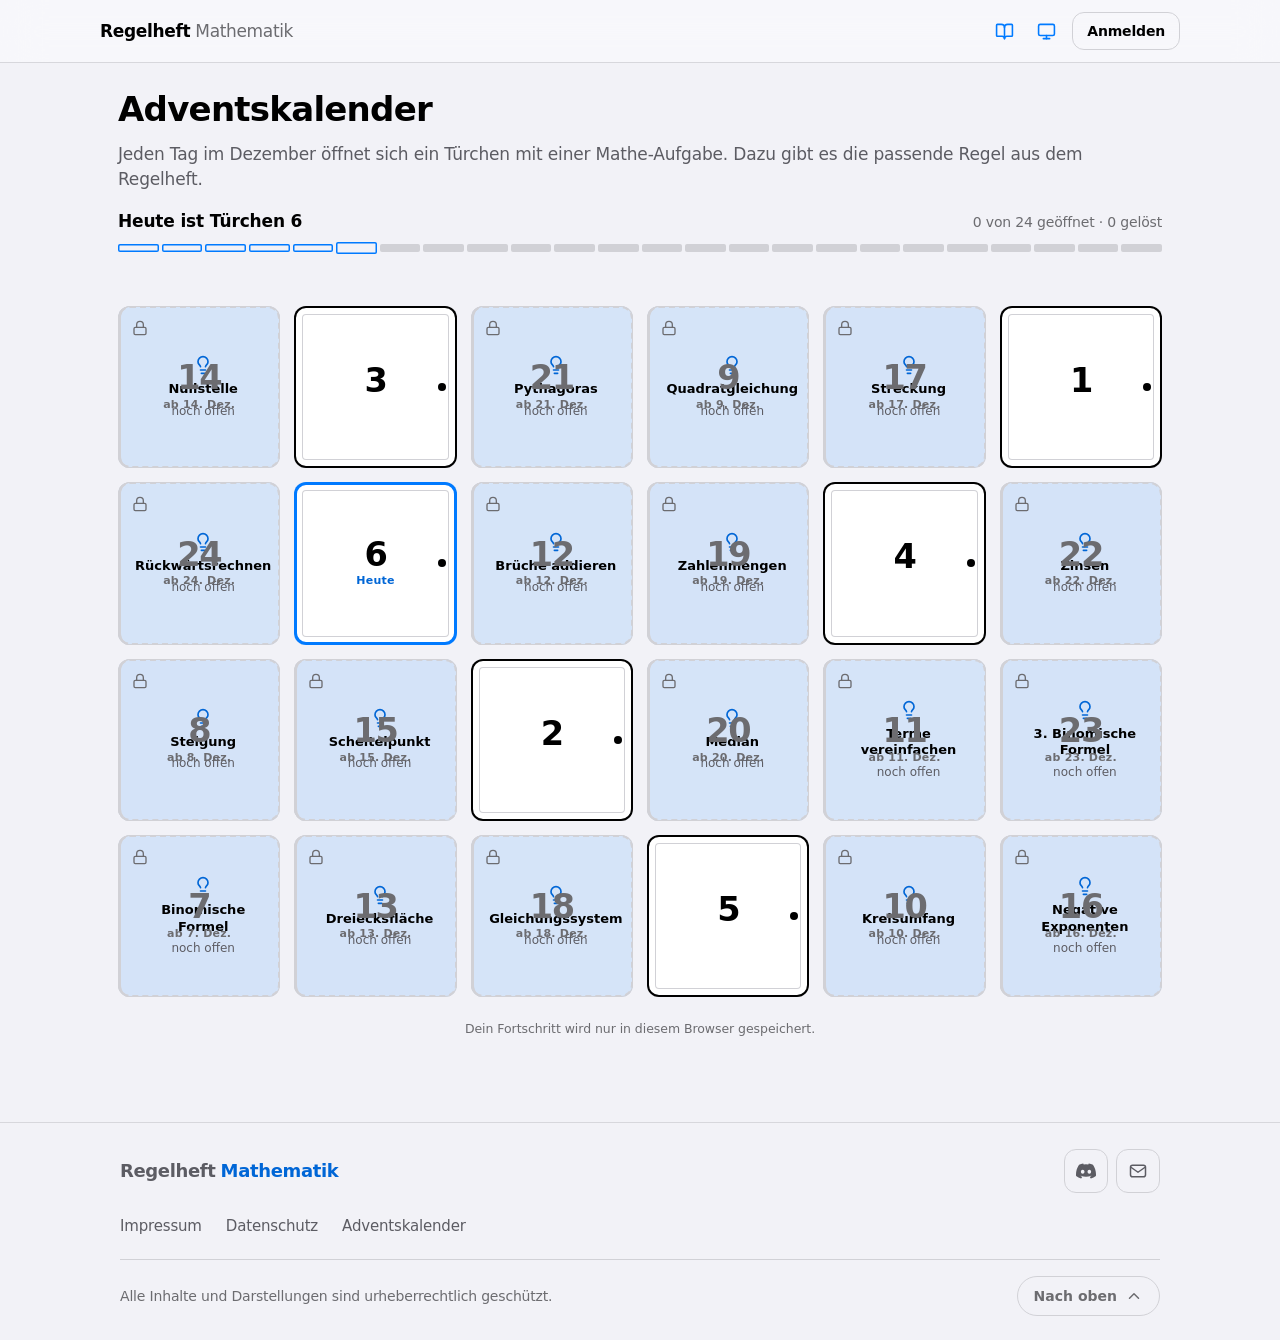
==== advent.html @ 1d53025e "Add files via upload" ====
<!DOCTYPE html>
<html lang="de">
<head>
<meta charset="UTF-8">
<meta name="viewport" content="width=device-width, initial-scale=1">
<title>Adventskalender – Regelheft Mathematik</title>
<link rel="icon" type="image/png" href="favicon.png?v=2">
<link rel="apple-touch-icon" href="apple-touch-icon.png?v=2">
<meta name="apple-mobile-web-app-title" content="Regelheft">
<meta name="description" content="Der Regelheft-Adventskalender: Jeden Tag im Dezember ein Türchen mit einer Mathe-Aufgabe und der passenden Regel.">
<meta name="author" content="Gölitzer Development">
<meta name="copyright" content="Alle Inhalte und Darstellungen sind urheberrechtlich geschützt.">
<meta name="theme-color" content="#ffffff">
<meta name="color-scheme" content="light dark">
<script src="assets/js/theme-init.js?v=20261115a"></script>
<link rel="stylesheet" href="assets/css/fonts.css?v=20261109a">
<link rel="stylesheet" href="assets/css/style.css?v=20261124a">
<link rel="stylesheet" href="assets/css/footer.css?v=20261109a">
<link rel="stylesheet" href="assets/css/seiten.css?v=20261109a">
<link rel="stylesheet" href="assets/css/theme.css?v=20261109a">
<link rel="stylesheet" href="assets/css/header.css?v=20261124a">
<link rel="stylesheet" href="assets/css/heft-font.css?v=20261109a">
<link rel="stylesheet" href="assets/css/heft.css?v=20261124a">
<link rel="stylesheet" href="assets/css/konto.css?v=20261109a">
<link rel="stylesheet" href="assets/css/ui.css?v=20261119a">
<link rel="stylesheet" href="assets/css/apple.css?v=20261116a">
<link rel="stylesheet" href="assets/css/swiftui.css?v=20261116a">
<link rel="stylesheet" href="assets/css/advent.css?v=20261124a">
</head>
<body>
<a class="skip-link" href="#main">Zum Inhalt springen</a>

<noscript><p class="noscript">Der Adventskalender braucht JavaScript. Bitte schalte es in deinem Browser ein.</p></noscript>
<header class="top">
  <div class="toprow"><a class="brand" href="index.html"><h1>Regelheft<span> Mathematik</span></h1></a><div data-account></div></div>
</header>

<main id="main" tabindex="-1">
<div class="page page--wide advent">
  <div class="ad-head">
    <h2 class="page-title">Adventskalender</h2>
    <p class="page-lead">Jeden Tag im Dezember öffnet sich ein Türchen mit einer Mathe-Aufgabe. Dazu gibt es die passende Regel aus dem Regelheft.</p>
  </div>

  <div class="ad-status" role="status" aria-live="polite">
    <div class="ad-status-main" id="adStatus"></div>
    <div class="ad-count" id="adCount"></div>
  </div>
  <ol class="ad-chain" id="adChain" aria-hidden="true"></ol>

  <p class="ad-msg" id="adMsg" role="status" aria-live="polite"></p>
  <ol class="ad-grid" id="adGrid"></ol>
  <p class="fine ad-fine">Dein Fortschritt wird nur in diesem Browser gespeichert.</p>
</div>
</main>

<dialog class="ad-dlg" id="adDlg" aria-labelledby="adTitle">
  <div class="ad-dlg-head">
    <span class="ad-dlg-day" id="adDay"></span>
    <button class="icon-btn" id="adClose" type="button" aria-label="Schließen" data-icon="x" data-size="20"></button>
  </div>
  <h2 id="adTitle"></h2>
  <p class="ad-q" id="adQ"></p>
  <form class="ad-form" id="adForm" autocomplete="off" novalidate>
    <label class="sr-only" for="adIn">Deine Antwort</label>
    <input id="adIn" type="text" inputmode="text" enterkeyhint="done" autocapitalize="off" autocorrect="off" spellcheck="false" placeholder="Deine Antwort">
    <button class="ai-btn" type="submit">Prüfen</button>
  </form>
  <p class="ad-fb" id="adFb" role="status" aria-live="polite"></p>
  <div class="ad-hint is-hidden" id="adHint"></div>
  <div class="ad-sol is-hidden" id="adSol"></div>
  <div class="ad-actions">
    <button class="ai-btn ghost" id="adHintBtn" type="button">Tipp anzeigen</button>
    <button class="ai-btn ghost" id="adSolBtn" type="button">Lösung zeigen</button>
  </div>
  <a class="ad-rule is-hidden" id="adRule" href="index.html"><span data-icon="book" data-size="18" aria-hidden="true"></span><span id="adRuleTx"></span></a>
</dialog>


<footer id="siteFooter"></footer>

<script src="assets/js/config.js?v=20261109a"></script>
<script src="assets/js/footer.js?v=20261124a"></script>
<script src="assets/js/core.js?v=20261124a"></script>
<script src="assets/js/icons.js?v=20261116b"></script>
<script src="assets/js/layout.js?v=20261116a"></script>
<script src="assets/js/advent-data.js?v=20261124a"></script>
<script src="assets/js/advent.js?v=20261124a"></script>
</body>
</html>
---- assets/css/fonts.css ----
/* Poppins (SIL Open Font License), lokal eingebunden – keine Verbindung zu Google */
@font-face{font-family:'Poppins';font-style:normal;font-weight:400;font-display:swap;src:url([data-uri]) format('woff');}
@font-face{font-family:'Poppins';font-style:normal;font-weight:500;font-display:swap;src:url([data-uri]) format('woff');}
@font-face{font-family:'Poppins';font-style:normal;font-weight:700;font-display:swap;src:url([data-uri]) format('woff');}
---- assets/css/style.css ----
/* ============================================================
   Regelheft Mathematik – Haupt-Stylesheet (alle Seiten)
   Schriften: fonts.css · Footer: footer.css · Seitenlayouts: seiten.css
   ============================================================ */
  :root{
    --bg: #ffffff;
    --bg-soft: #f6f7f9;
    --ink: #14181f;
    --ink-soft: #4B5565;
    --border: #e6e8ec;
    --accent: #2F5BFF;
    --accent-soft: #EEF3FF;
    --accent-hover: #1E45E0;
    --teal: #0d9488;
    --teal-soft: #e6f6f4;
    --surface: #ffffff;
    --glass: rgba(255,255,255,.92);
    --muted: #6B7280;
    --formula: #1d1b4f;
    --accent-fg: #2F5BFF;
    --danger: #b91c1c; --danger-bg: #fef2f2; --danger-line: #fecaca; --danger-ink: #7f1d1d;
    --star: #D98E00; --star-bg: #FFF5D6;
    --font: 'Poppins',-apple-system,BlinkMacSystemFont,'Segoe UI',Roboto,Helvetica,Arial,sans-serif;
    --radius-lg: 18px;
    --radius-md: 12px;
    --radius-sm: 8px;
  }
  *{box-sizing:border-box;}
  html,body{margin:0;padding:0;}
  body{
    background:var(--bg);
    color:var(--ink);
    font-family:-apple-system,BlinkMacSystemFont,"Segoe UI",Roboto,Helvetica,Arial,sans-serif;
    -webkit-font-smoothing:antialiased;
    min-height:100vh;
  }
  .top{
    position:sticky;
    top:0;
    z-index:20;
    background:var(--glass);
    backdrop-filter:blur(10px);
    border-bottom:1px solid var(--border);
    padding:18px 18px 14px;
  }
  .top h1{
    font-size:1.375rem;
    font-weight:800;
    margin:0 0 3px;
    letter-spacing:-0.02em;
    color:var(--ink);
  }
  .top .sub{
    font-size:0.8125rem;
    color:var(--ink-soft);
    margin:0 0 14px;
  }
  .searchwrap{ position:relative; }
  .searchwrap input{
    width:100%;
    padding:13px 42px 13px 40px;
    border-radius:14px;
    border:1.5px solid var(--border);
    font-size:0.9375rem;
    font-family:inherit;
    background:var(--surface);
    color:var(--ink);
    outline:none;
    box-shadow:0 1px 2px rgba(20,24,31,0.04);
    transition:border-color .18s ease, box-shadow .18s ease;
  }
  .searchwrap input::placeholder{
    color:var(--muted);
  }
  .searchwrap input:focus{
    border-color:var(--accent);
    box-shadow:0 0 0 4px var(--accent-soft);
  }
  .searchwrap .icon{
    position:absolute;
    left:14px;
    top:50%;
    transform:translateY(-50%);
    color:var(--muted);
    pointer-events:none;
    transition:color .18s ease;
  }
  .searchwrap input:focus ~ .icon{
    color:var(--accent-fg);
  }
  .searchwrap .clear-btn{
    position:absolute;
    right:7px;
    top:50%;
    transform:translateY(-50%);
    background:var(--bg-soft);
    border:none;
    color:var(--ink-soft);
    font-size:0.875rem;
    width:26px;
    height:26px;
    cursor:pointer;
    display:none;
    align-items:center;
    justify-content:center;
    border-radius:50%;
  }
  .searchwrap .clear-btn:active{ background:var(--border); }
  .chips{
    display:flex;
    gap:7px;
    overflow-x:auto;
    padding:12px 18px 4px;
    scrollbar-width:none;
  }
  .chips::-webkit-scrollbar{display:none;}
  .chip{
    flex:0 0 auto;
    padding:7px 14px;
    border-radius:999px;
    background:var(--bg-soft);
    border:1px solid transparent;
    color:var(--ink-soft);
    font-size:0.7812rem;
    font-weight:600;
    cursor:pointer;
    white-space:nowrap;
    transition:all .15s ease;
  }
  .chip.active{
    background:var(--accent);
    color:#fff;
  }
  .meta-row{
    padding:14px 18px 6px;
    display:flex;
    justify-content:space-between;
    align-items:baseline;
    color:var(--ink-soft);
    font-size:0.7812rem;
  }
  .meta-row .count{
    font-weight:700;
    color:var(--ink);
  }
  .list{
    padding:6px 14px 30px;
    display:flex;
    flex-direction:column;
    gap:10px;
    max-width:720px;
    margin:0 auto;
  }
  .rule-card{
    background:var(--surface);
    border-radius:var(--radius-md);
    padding:15px 16px;
    border:1px solid var(--border);
    cursor:pointer;
    transition:border-color .12s ease, transform .12s ease, box-shadow .12s ease;
    position:relative;
    animation:cardIn .22s ease backwards;
  }
  @keyframes cardIn{
    from{ opacity:0; transform:translateY(4px); }
    to{ opacity:1; transform:translateY(0); }
  }
  .rule-card:active{
    transform:scale(0.985);
  }
  .rule-card:hover{
    border-color:var(--accent);
    box-shadow:0 2px 10px rgba(47,91,255,0.08);
  }
  .rule-card .row-top{
    display:flex;
    align-items:center;
    justify-content:space-between;
    margin-bottom:7px;
  }
  .rule-card .cat-pill{
    font-size:0.6875rem;
    font-weight:700;
    color:var(--accent-fg);
    background:var(--accent-soft);
    padding:3px 9px;
    border-radius:999px;
  }
  .rule-card .diag-dot{
    width:7px;
    height:7px;
    border-radius:50%;
    background:var(--teal);
    flex:0 0 auto;
  }
  .rule-card h3{
    font-weight:700;
    font-size:1rem;
    margin:0 0 5px;
    color:var(--ink);
    line-height:1.35;
    letter-spacing:-0.01em;
  }
  .rule-card p{
    margin:0;
    font-size:0.8125rem;
    color:var(--ink-soft);
    line-height:1.45;
    display:-webkit-box;
    -webkit-line-clamp:2;
    -webkit-box-orient:vertical;
    overflow:hidden;
  }
  .empty-state{
    text-align:center;
    padding:60px 20px;
    color:var(--ink-soft);
  }
  .empty-state .big{
    font-size:1.125rem;
    font-weight:700;
    color:var(--ink);
    margin-bottom:6px;
  }

  /* Detail overlay */
  .overlay{
    position:fixed;
    inset:0;
    background:var(--surface);
    z-index:100;
    display:none;
    flex-direction:column;
    overflow-y:auto;
  }
  .overlay.open{display:flex;}
  .overlay-head{
    position:sticky;
    top:0;
    background:var(--glass);
    backdrop-filter:blur(10px);
    border-bottom:1px solid var(--border);
    padding:14px 16px;
    display:flex;
    align-items:center;
    gap:12px;
    z-index:5;
  }
  .overlay-head .back{
    background:var(--bg-soft);
    border:none;
    color:var(--ink);
    width:36px;
    height:36px;
    border-radius:10px;
    font-size:1.125rem;
    cursor:pointer;
    flex:0 0 auto;
    display:flex;
    align-items:center;
    justify-content:center;
  }
  .overlay-head .headcat{
    font-size:0.75rem;
    font-weight:700;
    color:var(--accent-fg);
    background:var(--accent-soft);
    padding:4px 10px;
    border-radius:999px;
  }
  .overlay-body{
    padding:22px 18px 60px;
    max-width:680px;
    margin:0 auto;
    width:100%;
  }
  .overlay-body h2{
    font-size:1.5625rem;
    font-weight:800;
    color:var(--ink);
    margin:2px 0 18px;
    line-height:1.28;
    letter-spacing:-0.02em;
  }
  .body-block{ margin-bottom:12px; }
  .prose-line{
    font-size:0.9688rem;
    line-height:1.65;
    color:var(--ink);
    margin:0 0 10px;
  }
  .bullet-list{
    margin:0 0 14px;
    padding-left:0;
    list-style:none;
  }
  .bullet-list li{
    font-size:0.9375rem;
    line-height:1.6;
    color:var(--ink);
    padding-left:20px;
    position:relative;
    margin-bottom:7px;
  }
  .bullet-list li::before{
    content:"";
    position:absolute;
    left:4px;
    top:9px;
    width:5px;
    height:5px;
    border-radius:50%;
    background:var(--teal);
  }
  .formula-block{
    background:var(--accent-soft);
    border-radius:var(--radius-md);
    padding:8px 16px;
    margin:12px 0;
    border-left:3px solid var(--accent);
  }
  .fl{
    display:flex;
    flex-wrap:wrap;
    align-items:baseline;
    justify-content:space-between;
    column-gap:16px;
    padding:7px 0;
    font-family:"Cambria Math","STIX Two Text","Latin Modern Math",Cambria,"Times New Roman",Georgia,serif;
    font-size:1.125rem;
    line-height:1.7;
    color:var(--formula);
  }
  .fl + .fl{ border-top:1px dashed rgba(47,91,255,0.16); }
  .fl-expr{ min-width:0; overflow-wrap:anywhere; }
  .fl-note{
    font-family:-apple-system,BlinkMacSystemFont,"Segoe UI",Roboto,Helvetica,Arial,sans-serif;
    font-size:0.7812rem;
    color:var(--ink-soft);
    margin-left:auto;
    padding-left:10px;
    text-align:right;
  }

  .frac{ display:inline-flex; flex-direction:column; align-items:center; vertical-align:middle; margin:0 3px; font-size:0.95em; line-height:1.2; }
  .frac .num, .frac .den{ display:block; padding:0 3px; text-align:center; }
  .frac .num{ border-bottom:1.4px solid currentColor; padding-bottom:1px; }
  .frac .den{ padding-top:1px; }
  .sqrt{ display:inline-flex; align-items:stretch; vertical-align:middle; margin:0 2px; white-space:nowrap; }
  .sqrt .rad{ display:block; width:13px; min-height:20px; font-size:0; color:transparent; background:url("data:image/svg+xml,%3Csvg xmlns='http://www.w3.org/2000/svg' viewBox='0 0 10 20' preserveAspectRatio='none'%3E%3Cpath d='M0.6 12.2 L2.6 10.6 L5.2 18.6 L9.9 0.7' fill='none' stroke='%231d1b4f' stroke-width='1.3' stroke-linejoin='round' stroke-linecap='round' vector-effect='non-scaling-stroke'/%3E%3C/svg%3E") no-repeat; background-size:100% 100%; }
  .sqrt .radicand{ display:block; border-top:1.4px solid var(--formula); padding:0 3px 0 1px; line-height:1.3; }
  .sqrt sup.idx{ align-self:flex-start; font-size:0.6em; margin-right:-7px; margin-left:2px; line-height:1; }
  .per{ border-top:1.4px solid currentColor; padding:0 1px; }
  sup, sub{ font-size:0.72em; line-height:0; }
  .pre{
    background:var(--bg-soft); border:1px solid var(--border); border-radius:var(--radius-md);
    padding:12px 16px; margin:12px 0; font-family:ui-monospace,SFMono-Regular,Menlo,Consolas,monospace;
    font-size:1rem; line-height:1.5; width:max-content; max-width:100%; overflow-x:auto;
  }
  .callout{
    background:var(--teal-soft); border-left:3px solid var(--teal); border-radius:var(--radius-md);
    padding:12px 14px; margin:12px 0; font-size:0.9375rem; line-height:1.55;
  }
  .subhead{ font-size:0.8438rem; font-weight:700; color:var(--accent-fg); margin:18px 0 6px; letter-spacing:0; }
  .step{ display:flex; gap:10px; align-items:flex-start; margin:12px 0 4px; font-size:0.9688rem; line-height:1.55; }
  .step .n{
    flex:0 0 22px; height:22px; border-radius:50%; background:var(--accent); color:#fff;
    font-size:0.75rem; font-weight:700; display:flex; align-items:center; justify-content:center; margin-top:2px;
  }
  .tbl-wrap{ overflow-x:auto; margin:12px 0; border:1px solid var(--border); border-radius:var(--radius-md); }
  .tbl{ border-collapse:collapse; width:100%; font-size:0.9062rem; }
  .tbl th{ background:var(--bg-soft); text-align:left; font-weight:700; color:var(--ink); }
  .tbl th, .tbl td{ padding:8px 12px; border-bottom:1px solid var(--border); border-right:1px solid var(--border); vertical-align:middle; }
  .tbl tr:last-child td{ border-bottom:none; }
  .tbl th:last-child, .tbl td:last-child{ border-right:none; }
  .prose-line b, .bullet-list b, .callout b{ font-weight:700; }
  .diagram-section{
    margin-top:18px;
  }
  .diagram-section .label{
    font-size:0.75rem;
    font-weight:700;
    color:var(--ink-soft);
    margin-bottom:10px;
    text-transform:none;
  }
  .diagram-frame{
    background:var(--bg-soft);
    border-radius:var(--radius-lg);
    border:1px solid var(--border);
    padding:20px;
    display:flex;
    justify-content:center;
  }
  .diagram-frame svg{
    max-width:320px;
    width:100%;
    height:auto;
  }
  .source-tag{
    font-size:0.7188rem;
    color:var(--muted);
    margin-top:16px;
  }
  .nav-buttons{
    display:flex;
    gap:10px;
    margin-top:26px;
  }
  .nav-buttons button{
    flex:1;
    padding:13px;
    border-radius:12px;
    border:1px solid var(--border);
    background:var(--surface);
    color:var(--ink);
    font-size:0.8438rem;
    font-weight:700;
    cursor:pointer;
    font-family:inherit;
  }
  .nav-buttons button:active:not(:disabled){ background:var(--bg-soft); }
  .nav-buttons button:disabled{
    opacity:0.3;
    cursor:default;
  }
  mark{
    background:var(--accent-soft);
    color:var(--accent-hover);
    border-radius:4px;
    padding:1px 3px;
    font-weight:700;
  }

  .news-overlay{ position:fixed; inset:0; z-index:200; background:rgba(20,24,31,0.45); display:none; align-items:center; justify-content:center; padding:20px; }
  .news-overlay.open{ display:flex; }
  .news-card{ background:var(--surface); border-radius:var(--radius-lg); max-width:420px; width:100%; max-height:86vh; overflow-y:auto; padding:24px 22px 20px; box-shadow:0 18px 50px rgba(20,24,31,0.28); animation:newsIn .22s ease; }
  @keyframes newsIn{ from{ opacity:0; transform:translateY(10px) scale(.98); } to{ opacity:1; transform:none; } }
  .news-badge{ display:inline-block; font-size:0.75rem; font-weight:700; color:var(--accent-fg); background:var(--accent-soft); padding:4px 11px; border-radius:999px; }
  .news-card h2{ font-size:1.375rem; font-weight:800; letter-spacing:-0.02em; margin:12px 0 2px; color:var(--ink); }
  .news-date{ font-size:0.7812rem; color:var(--ink-soft); margin-bottom:14px; }
  .news-card ul{ list-style:none; margin:0 0 16px; padding:0; }
  .news-card li{ font-size:0.9375rem; line-height:1.55; color:var(--ink); padding-left:20px; position:relative; margin-bottom:9px; }
  .news-card li::before{ content:""; position:absolute; left:4px; top:9px; width:5px; height:5px; border-radius:50%; background:var(--teal); }
  .news-skip{ display:flex; align-items:center; gap:8px; font-size:0.8125rem; color:var(--ink-soft); margin-bottom:14px; cursor:pointer; }
  .news-skip input{ width:16px; height:16px; accent-color:var(--accent); }
  .news-card button{ width:100%; padding:13px; border:none; border-radius:12px; background:var(--accent); color:#fff; font-size:0.9375rem; font-weight:700; font-family:inherit; cursor:pointer; }
  .news-card button:active{ background:var(--accent-hover); }

  .ai-open{ display:flex; align-items:center; gap:10px; width:100%; margin-top:12px; padding:12px 14px; border:none; border-radius:var(--radius-md); background:var(--accent-soft); color:var(--accent-fg); font-family:inherit; font-size:0.9375rem; font-weight:700; text-align:left; cursor:pointer; }
  .ai-open div span{ font-size:0.7812rem; font-weight:500; color:var(--ink-soft); display:block; }
  .ai-open:active{ opacity:.8; }
  .ai-sub{ font-size:0.9062rem; color:var(--ink-soft); line-height:1.55; margin:0 0 14px; }
  .ai-pick{ width:100%; padding:22px 14px; border:2px dashed var(--border); border-radius:var(--radius-md); background:var(--bg-soft); color:var(--accent-fg); font-family:inherit; font-size:0.9375rem; font-weight:700; cursor:pointer; }
  .ai-preview{ display:none; position:relative; }
  .ai-preview img{ width:100%; max-height:260px; object-fit:contain; border-radius:var(--radius-md); border:1px solid var(--border); background:#fff; }
  .ai-preview button{ position:absolute; top:8px; right:8px; border:none; border-radius:999px; background:rgba(20,24,31,.65); color:#fff; padding:5px 11px; font-size:0.7812rem; font-family:inherit; cursor:pointer; }
  #aiOverlay textarea{ width:100%; box-sizing:border-box; margin-top:12px; padding:11px 12px; border:1px solid var(--border); border-radius:var(--radius-sm); font-family:inherit; font-size:0.9375rem; color:var(--ink); resize:vertical; background:var(--surface); }
  .ai-btn{ width:100%; margin-top:12px; padding:13px; border:none; border-radius:12px; background:var(--accent); color:#fff; font-size:0.9375rem; font-weight:700; font-family:inherit; cursor:pointer; }
  .ai-btn:disabled{ opacity:.4; cursor:default; }
  .ai-btn.ghost{ background:var(--accent-soft); color:var(--accent-fg); }
  .ai-bubble{ margin-top:14px; padding:14px; border-radius:var(--radius-md); background:var(--bg-soft); border:1px solid var(--border); font-size:0.9375rem; line-height:1.55; color:var(--ink); }
  .ai-bubble p{ margin:0 0 8px; }
  .ai-bubble.q{ background:var(--teal-soft); border-color:var(--teal); }
  .ai-bubble.muted{ color:var(--ink-soft); }
  .ai-bubble.err{ background:var(--danger-bg); border-color:var(--danger-line); color:var(--danger); }
  .ai-lbl{ font-size:0.75rem; font-weight:700; text-transform:uppercase; letter-spacing:.04em; color:var(--ink-soft); margin-bottom:6px; }
  .ai-you{ color:var(--accent-fg); font-weight:600; }
  .ai-rule{ display:block; width:100%; text-align:left; margin-top:8px; padding:12px 14px; border:1px solid var(--border); border-radius:var(--radius-sm); background:var(--surface); font-family:inherit; cursor:pointer; }
  .ai-rule b{ display:block; font-size:0.9375rem; color:var(--ink); }
  .ai-rule span{ font-size:0.7812rem; color:var(--ink-soft); }
  .ai-rule:active{ background:var(--accent-soft); }
  .ai-dots::after{ content:"…"; animation:aid 1s steps(3) infinite; }
  @keyframes aid{ 0%{ content:"."; } 33%{ content:".."; } 66%{ content:"…"; } }

  .ai-logo{ width:20px; height:20px; vertical-align:-4px; margin-right:7px; }
  .ai-load{ display:flex; align-items:center; gap:12px; }
  .ai-load .ai-logo{ width:32px; height:32px; margin:0; animation:aiPulse 1.8s ease-in-out infinite; }
  .ai-shimmer{ font-weight:600; background:linear-gradient(90deg,#8b97a8 0%,#4285f4 35%,#ea4335 50%,#4285f4 65%,#8b97a8 100%); background-size:250% 100%; -webkit-background-clip:text; background-clip:text; -webkit-text-fill-color:transparent; color:transparent; animation:aiShim 2.4s linear infinite; }
  @keyframes aiPulse{ 0%,100%{ transform:scale(.8) rotate(0deg); opacity:.7; } 50%{ transform:scale(1.1) rotate(90deg); opacity:1; } }
  @keyframes aiShim{ from{ background-position:250% 0; } to{ background-position:-150% 0; } }
  @media (prefers-reduced-motion:reduce){ .ai-load .ai-logo, .ai-shimmer{ animation:none; } }

  .ai-bar{ display:flex; gap:10px; margin-bottom:6px; }
  .ai-bar .ai-btn{ margin-top:0; }
  #aiHistList{ margin-bottom:6px; }
  .ai-rule.cur{ border-color:var(--accent); background:var(--accent-soft); }
  .ai-thumb{ display:block; max-width:100%; max-height:150px; border-radius:8px; margin:4px 0 8px; border:1px solid var(--border); }
  .ai-model{ margin-top:10px; font-size:0.7812rem; color:var(--ink-soft); }
  .ai-model b{ color:var(--ink); font-weight:600; }
  .ai-bubble.user{ background:var(--surface); }
  .ai-title{ margin:0 0 12px; font-size:1.125rem; font-weight:800; letter-spacing:-0.01em; color:var(--ink); }
  #aiOverlay textarea{ font-size:1rem; }
  .ai-btn.ai-del{ background:var(--danger-bg); color:var(--danger); margin-top:10px; }

  .ai-open.locked{ background:var(--bg-soft); color:var(--muted); }
  .mini{ border:none; border-radius:999px; background:var(--accent-soft); color:var(--accent-fg); font-family:inherit; font-size:0.8125rem; font-weight:700; padding:7px 13px; cursor:pointer; }
  .ai-acct{ display:flex; align-items:center; gap:8px; margin-bottom:12px; font-size:0.8438rem; color:var(--ink-soft); }
  .ai-acct b{ color:var(--ink); }
  .ai-acct > span{ margin-right:auto; }
  .auth-tabs{ display:flex; gap:8px; margin-bottom:6px; }
  .auth-tabs button{ flex:1; padding:11px; border:1px solid var(--border); border-radius:12px; background:var(--surface); font-family:inherit; font-size:0.9375rem; font-weight:700; color:var(--ink-soft); cursor:pointer; }
  .auth-tabs button.on{ background:var(--accent-soft); color:var(--accent-fg); border-color:var(--accent); }
  .auth-in{ width:100%; box-sizing:border-box; margin-top:10px; padding:12px; border:1px solid var(--border); border-radius:var(--radius-sm); font-family:inherit; font-size:1rem; color:var(--ink); background:var(--surface); }
  .auth-chk{ display:flex; gap:10px; align-items:flex-start; margin-top:12px; font-size:0.8438rem; line-height:1.45; color:var(--ink-soft); }
  .auth-chk input{ width:18px; height:18px; margin-top:1px; flex:none; accent-color:var(--accent); }
  .auth-err{ color:var(--danger); font-size:0.875rem; margin-top:10px; min-height:1em; }
  .dash-stats{ display:grid; grid-template-columns:repeat(3,1fr); gap:10px; }
  .dash-stat{ background:var(--bg-soft); border:1px solid var(--border); border-radius:var(--radius-md); padding:12px 6px; text-align:center; }
  .dash-stat b{ display:block; font-size:1.375rem; color:var(--ink); }
  .dash-stat span{ font-size:0.75rem; color:var(--ink-soft); }
  .dash-h{ font-size:0.75rem; font-weight:700; text-transform:uppercase; letter-spacing:.04em; color:var(--ink-soft); margin:20px 0 8px; }
  .dash-row{ position:relative; display:flex; justify-content:space-between; gap:10px; padding:9px 12px; margin-bottom:6px; border:1px solid var(--border); border-radius:10px; background:var(--surface); font-size:0.9062rem; overflow:hidden; }
  .dash-row i{ position:absolute; left:0; top:0; bottom:0; background:var(--accent-soft); }
  .dash-row span{ position:relative; }
  .toprow{ display:flex; align-items:center; justify-content:space-between; gap:10px; }
  .toprow h1{ min-width:0; }
  .acct-btn{ display:inline-flex; align-items:center; gap:7px; flex:none; max-width:45%; padding:7px 14px 7px 10px; border:none; border-radius:999px; background:var(--accent-soft); color:var(--accent-fg); font-family:inherit; font-size:0.875rem; font-weight:700; cursor:pointer; }
  .acct-btn span{ overflow:hidden; text-overflow:ellipsis; white-space:nowrap; }
  .acct-menu{ display:none; position:absolute; right:18px; top:52px; z-index:30; min-width:210px; background:var(--surface); border:1px solid var(--border); border-radius:14px; box-shadow:0 10px 30px rgba(20,24,31,.16); padding:10px; }
  .acct-menu.open{ display:block; }
  .acct-menu p{ margin:2px 6px 8px; font-size:0.8125rem; color:var(--ink-soft); }
  .acct-menu p b{ color:var(--ink); }
  .acct-menu button{ display:block; width:100%; text-align:left; padding:10px; border:none; background:none; border-radius:10px; font-family:inherit; font-size:0.9375rem; font-weight:600; color:var(--ink); cursor:pointer; }
  .acct-menu button:active{ background:var(--accent-soft); }
  .ai-note{ margin:0 0 12px; font-size:0.7812rem; line-height:1.5; color:var(--ink-soft); }
  .ai-note a, .auth-chk a{ color:var(--accent-fg); text-decoration:underline; cursor:pointer; }
  .legal h3{ font-size:1rem; margin:22px 0 6px; color:var(--ink); }
  .legal p, .legal li{ font-size:0.9062rem; line-height:1.62; color:var(--ink); margin:0 0 8px; }
  .legal ul{ padding-left:20px; margin:6px 0 8px; }
  .legal mark{ background:#fff3b0; color:#8a1c1c; padding:0 4px; border-radius:4px; font-weight:700; }


/* ===== Modernes Theme (Jugendlich, aber seriös) ===== */
:root{
  --radius-lg:24px; --radius-md:18px; --radius-sm:12px;
  --bg-soft:#F4F6FA; --border:#E7EAF0;
  --font:'Poppins',-apple-system,BlinkMacSystemFont,"Segoe UI",Roboto,Helvetica,Arial,sans-serif;
}
body{font-family:var(--font);}
button,input,textarea{font-family:inherit;}
.top{padding:22px 18px 16px;border-bottom:1px solid var(--border);background:var(--glass);backdrop-filter:blur(16px);}
.top h1,.toprow h1{font-size:1.1875rem;font-weight:700;letter-spacing:-.025em;line-height:1.15;white-space:nowrap;}
.top .sub{font-size:0.875rem;margin:4px 0 16px;}
.acct-btn{background:var(--accent);color:#fff;font-size:0.8438rem;font-weight:600;padding:9px 16px 9px 12px;box-shadow:0 6px 16px rgba(47,91,255,.25);}
.searchwrap input{padding:16px 44px 16px 46px;border-radius:18px;background:var(--bg-soft);border:1.5px solid transparent;font-size:0.9375rem;box-shadow:none;}
.searchwrap input:focus{background:var(--surface);border-color:var(--accent);box-shadow:0 0 0 5px var(--accent-soft);}
.searchwrap .icon{left:16px;}
.ai-open{margin-top:12px;padding:15px 16px;border-radius:18px;background:linear-gradient(135deg,#2F5BFF 0%,#5E85FF 100%);color:#fff;box-shadow:0 10px 24px rgba(47,91,255,.28);font-weight:600;}
.ai-open div span{color:rgba(255,255,255,.82);}
.ai-open.locked{background:var(--bg-soft);color:var(--muted);box-shadow:none;}
.ai-open.locked div span{color:var(--muted);}
.chips{gap:8px;padding:14px 18px 26px;margin-bottom:-22px;}
.chip{padding:9px 17px;font-size:0.8125rem;font-weight:600;background:var(--bg-soft);color:var(--ink-soft);}
.chip.active{background:var(--accent);color:#fff;box-shadow:0 8px 18px rgba(47,91,255,.28);}
.meta-row{padding:16px 20px 8px;}
.list{gap:12px;padding:6px 16px 36px;}
.rule-card{border-radius:20px;padding:18px 18px 17px;border:1px solid var(--border);box-shadow:0 1px 2px rgba(20,24,31,.03);}
.rule-card:hover{border-color:var(--accent);transform:translateY(-2px);box-shadow:0 14px 30px rgba(47,91,255,.12);}
.rule-card h3{font-size:1.0625rem;font-weight:600;letter-spacing:-.02em;line-height:1.3;}
.rule-card .cat-pill{font-weight:600;padding:4px 11px;}
.overlay-head{padding:14px 16px;border-bottom:1px solid var(--border);}
.overlay-head .back{border-radius:14px;width:40px;height:40px;background:var(--bg-soft);}
.overlay-head .headcat{background:var(--accent-soft);color:var(--accent-fg);font-weight:600;}
.overlay-body h2{font-size:1.75rem;font-weight:700;letter-spacing:-.035em;line-height:1.15;}
.formula-block{border-radius:20px;border-left:none;background:var(--accent-soft);padding:12px 20px;}
.callout{border-radius:18px;border-left:none;}
.tbl-wrap{border-radius:18px;}
.diagram-frame{border-radius:22px;}
.nav-buttons button{border-radius:16px;padding:15px;font-weight:600;}
.nav-buttons button:not(:disabled){border-color:var(--accent);color:var(--accent-fg);}
mark{border-radius:6px;}
.news-card{border-radius:28px;}
.news-card button,.ai-btn{border-radius:16px;}
.auth-in{border-radius:14px;}

/* Gewählter Filter: ✕ zum Schließen */
.chip{ display:inline-flex; align-items:center; gap:6px; }
.chip .chip-x{ display:inline-flex; margin-right:-4px; }

/* Filter: gewählte Themen links (mit ✕), rechts der Filter-Knopf mit Auswahlfenster */
.filterbar{ position:relative; display:flex; align-items:center; gap:10px; padding:8px 18px 10px 0; margin-bottom:4px; }
.filterbar .chips{ flex:1 1 auto; min-width:0; margin:0; padding:6px 0 6px 18px; }
.result-count{ flex:none; color:var(--muted); font-size:.9375rem; white-space:nowrap; }   /* Trefferzahl links neben dem Filter-Knopf */
.result-count .count{ font-weight:700; color:var(--ink); }
.filterbar .chips{ overflow:hidden; }
.chip.chip-more{ background:transparent; color:var(--ink); box-shadow:none; border:1.5px dashed var(--ink-soft); }   /* „+N“: gestrichelt statt Farbe */
@media (max-width:640px){ .result-count{ font-size:.8125rem; } }
.filter-btn{ flex:none; display:inline-flex; align-items:center; gap:8px; min-height:44px; padding:0 16px; border-radius:999px; border:1.5px solid var(--border); background:var(--surface); color:var(--ink); font:inherit; font-size:.9375rem; font-weight:600; cursor:pointer; }
.filter-btn[aria-expanded="true"]{ background:var(--bg-soft); }
.filter-count{ min-width:20px; height:20px; padding:0 6px; border-radius:10px; background:var(--ink); color:var(--surface); font-size:.75rem; font-weight:700; line-height:20px; text-align:center; }
.filter-count[hidden]{ display:none; }
.filter-backdrop{ display:none; }
.filter-panel{ position:absolute; right:14px; top:calc(100% + 4px); z-index:60; width:min(440px, calc(100vw - 28px)); max-height:min(72vh, 600px); overflow-y:auto; overscroll-behavior:contain; background:var(--surface); border:1px solid var(--border); border-radius:18px; box-shadow:0 18px 50px rgba(0,0,0,.2); padding:4px 14px 14px; }
.filter-panel[hidden], .filter-backdrop[hidden]{ display:none !important; }
.fp-head{ position:sticky; top:0; z-index:1; display:flex; align-items:center; justify-content:space-between; gap:10px; padding:12px 0 8px; background:var(--surface); font-size:1.0625rem; }
.fp-act{ display:inline-flex; gap:6px; }
.fp-reset, .fp-done{ min-height:44px; padding:0 12px; border:0; border-radius:99px; background:transparent; color:var(--accent-fg, var(--accent)); font:inherit; font-size:.9375rem; font-weight:600; cursor:pointer; }
.fp-done{ background:var(--ink); color:var(--surface); padding:0 18px; }
.fp-sec{ margin:12px 0 6px; font-size:.8125rem; font-weight:700; letter-spacing:.04em; text-transform:uppercase; color:var(--muted); }
.fp-views{ display:flex; flex-wrap:wrap; gap:8px; }
.fp-view{ display:inline-flex; align-items:center; gap:8px; min-height:44px; padding:0 14px; border-radius:99px; border:1.5px solid var(--border); background:transparent; color:var(--ink); font:inherit; font-size:.9375rem; cursor:pointer; }
.fp-view.on{ border-width:2.5px; font-weight:700; background:var(--bg-soft); }
.fp-list{ display:flex; flex-direction:column; }
.fp-row{ display:flex; align-items:center; justify-content:space-between; gap:12px; min-height:48px; padding:6px 4px; border:0; border-bottom:.5px solid var(--border); background:transparent; color:var(--ink); font:inherit; font-size:1rem; text-align:left; cursor:pointer; }
.fp-row:last-child{ border-bottom:0; }
.fp-check{ flex:none; width:24px; height:24px; display:grid; place-items:center; border-radius:50%; border:1.5px solid var(--border); color:transparent; }
.fp-row.on{ font-weight:700; }
.fp-row.on .fp-check{ background:var(--ink); border-color:var(--ink); color:var(--surface); }
.fp-row:focus-visible, .fp-view:focus-visible, .fp-reset:focus-visible, .fp-done:focus-visible, .filter-btn:focus-visible{ outline:2px solid var(--accent); outline-offset:2px; }
@media (max-width:640px){
  .filter-backdrop:not([hidden]){ display:block; position:fixed; inset:0; z-index:55; background:rgba(0,0,0,.32); }
  .filter-panel{ position:fixed; left:0; right:0; bottom:0; top:auto; width:auto; max-height:80vh; border-radius:22px 22px 0 0; padding-bottom:calc(14px + env(safe-area-inset-bottom, 0px)); }
  .filter-btn span:nth-child(2){ position:absolute; width:1px; height:1px; overflow:hidden; clip:rect(0 0 0 0); }   /* am Handy nur Symbol + Zahl */
  .filter-btn{ padding:0 14px; }
}
@media (prefers-reduced-motion:no-preference){ .filter-panel:not([hidden]){ animation:fpIn .2s ease-out; } @keyframes fpIn{ from{ opacity:0; transform:translateY(8px); } to{ opacity:1; transform:none; } } }

.news-card:focus{ outline:none; }
---- assets/css/footer.css ----
/* ============================================================
   FOOTER – Aussehen (minimalistisch, weiß)
   Inhalt (Links, Texte, Social-Buttons) steht in assets/js/footer.js
   ============================================================ */
.sf{
  --sf-line:var(--border, #e8eaee);
  --sf-text:var(--ink, #14181f);
  --sf-muted:var(--muted);
  --sf-accent:var(--accent-fg, #2F5BFF);
  position:relative; z-index:25;            /* schiebt sich über die mitlaufende Suchleiste */
  margin-top:48px; background:var(--bg); color:var(--sf-text);
  border-top:1px solid var(--sf-line); font-family:var(--font);
}
.sf-inner{ max-width:1080px; margin:0 auto; padding:26px 20px calc(24px + env(safe-area-inset-bottom)); }

/* obere Zeile: Marke links, Icons + Nach-oben rechts */
.sf-top{ display:flex; align-items:center; justify-content:space-between; gap:16px; flex-wrap:wrap; }
.sf-brand-name{ font-size:1.125rem; font-weight:700; letter-spacing:-.02em; color:var(--sf-text); text-decoration:none; }
.sf-brand-name span{ color:var(--sf-accent); font-weight:600; margin-left:.28em; }
.sf-tools{ display:flex; align-items:center; gap:8px; }
.sf-social a, .sf-top-btn{
  width:44px; height:44px; border-radius:12px; border:1px solid var(--sf-line); background:var(--bg);
  color:var(--sf-muted); display:flex; align-items:center; justify-content:center; cursor:pointer;
  transition:color .15s ease, border-color .15s ease, background .15s ease;
}
.sf-social{ display:flex; gap:8px; }
.sf-social a:hover, .sf-top-btn:hover{ color:var(--sf-accent); border-color:var(--sf-accent); background:var(--accent-soft, #eef2ff); }
.sf-social svg, .sf-top-btn svg{ width:20px; height:20px; display:block; }

/* Link-Zeile */
.sf-links{ list-style:none; margin:10px 0 0; padding:0; display:flex; flex-wrap:wrap; gap:0 22px; }
.sf-links a{ display:inline-block; padding:12px 0; font-size:0.9375rem; color:var(--sf-text); text-decoration:none; transition:color .15s ease; }
.sf-links a:hover{ color:var(--sf-accent); }

/* unten */
.sf-bottom{
  margin-top:10px; padding-top:16px; border-top:1px solid var(--sf-line);
  display:flex; flex-direction:column; gap:8px; font-size:0.875rem; color:var(--sf-muted);
}
.sf-made{ display:flex; align-items:center; gap:8px; }
.sf-flag{ width:18px; height:18px; border-radius:5px; flex:none; display:block; }

.sf a:focus-visible, .sf-top-btn:focus-visible{ outline:2px solid var(--sf-accent); outline-offset:3px; border-radius:8px; }
@media (min-width:640px){
  .sf-bottom{ flex-direction:row; justify-content:space-between; align-items:center; }
}
@media (prefers-reduced-motion:reduce){ .sf a, .sf-top-btn{ transition:none; } }
---- assets/css/seiten.css ----
/* ============================================================
   Seitenlayouts für die Unterseiten + Anpassungen für mehrere Seiten
   (Impressum, Datenschutz, Anmeldung, KI, Dashboard, Konto)
   ============================================================ */
body{ display:flex; flex-direction:column; min-height:100vh; }
main{ flex:1 0 auto; width:100%; }

/* Kopfzeile: Konto-Knopf + Menü (auf allen Seiten gleich) */
.toprow .brand{ color:inherit; text-decoration:none; min-width:0; }
.toprow .brand h1{ margin:0; }
.acct{ position:relative; flex:none; max-width:55%; }
.acct .acct-btn{ max-width:100%; text-decoration:none; }
.acct-menu{ right:0; top:calc(100% + 8px); }
.acct-menu a, .acct-menu button{
  display:block; width:100%; text-align:left; padding:12px 10px; border:none; background:none;
  border-radius:10px; font-family:inherit; font-size:0.9375rem; font-weight:600; color:var(--ink);
  cursor:pointer; text-decoration:none; min-height:44px;
}
.acct-menu a:active{ background:var(--accent-soft); }
.acct-menu .danger{ color:var(--danger); }

/* KI-Knopf auf der Startseite ist jetzt ein Link */
a.ai-open{ text-decoration:none; }

/* Kleine Copyright-Zeile im Regel-Detail */
.overlay-copy{ text-align:center; font-size:0.7812rem; color:var(--muted); padding:6px 18px 34px; }

/* Unterseiten */
.page{ max-width:680px; margin:0 auto; padding:26px 18px 24px; width:100%; }
.page--narrow{ max-width:460px; }
.page-title{ font-size:1.75rem; font-weight:700; letter-spacing:-.035em; line-height:1.15; margin:2px 0 8px; color:var(--ink); }
.page-lead{ font-size:0.9375rem; line-height:1.6; color:var(--ink-soft); margin:0 0 18px; }
.page .legal a, .page .ai-note a, .auth-chk a, .link{ color:var(--accent-fg); text-decoration:underline; }
.page-note{ margin-top:18px; padding:14px 16px; border-radius:var(--radius-md); background:var(--bg-soft); border:1px solid var(--border); font-size:0.875rem; line-height:1.55; color:var(--ink-soft); }
.page-note b{ color:var(--ink); }

/* Anmeldung */
.auth-card{ background:var(--surface); border:1px solid var(--border); border-radius:var(--radius-lg); padding:20px 18px 22px; box-shadow:0 1px 2px rgba(20,24,31,.03); }
.auth-card .auth-tabs{ margin-bottom:4px; }
.auth-card .ai-btn{ margin-top:16px; }
.auth-success{ background:var(--teal-soft); border:1px solid var(--teal); border-radius:var(--radius-md); padding:14px 16px; font-size:0.9375rem; line-height:1.5; }
.btn-row{ display:flex; flex-direction:column; gap:10px; margin-top:14px; }
.btn-row .ai-btn{ margin-top:0; text-align:center; text-decoration:none; display:block; }
a.ai-btn{ text-decoration:none; display:block; text-align:center; }

/* KI-Seite: Texteingabe */
.ai-text{ width:100%; margin:12px 0; padding:11px 12px; border:1px solid var(--border); border-radius:var(--radius-sm); font-family:inherit; font-size:1rem; line-height:1.5; color:var(--ink); resize:vertical; background:var(--surface); }
.ai-page textarea{ width:100%; margin-top:12px; padding:11px 12px; border:1px solid var(--border); border-radius:var(--radius-sm); font-family:inherit; font-size:1rem; color:var(--ink); resize:vertical; background:var(--surface); }

/* Konto löschen (Gefahrenbereich) */
.danger-zone{ margin-top:26px; padding:16px; border:1px solid var(--danger-line); background:var(--danger-bg); border-radius:var(--radius-md); }
.danger-zone h3{ margin:0 0 6px; font-size:1rem; color:var(--danger); }
.danger-zone p{ margin:0 0 6px; font-size:0.875rem; line-height:1.55; color:var(--danger-ink); }
.danger-zone .ai-btn.ai-del{ background:var(--surface); border:1px solid var(--danger-line); }

.is-hidden{ display:none !important; }

/* ============================================================
   Startseite: nur die Suche läuft mit, Regel-Detail mit festen Knöpfen
   ============================================================ */
.top--scroll{ position:relative; }
.searchbar{
  position:sticky; top:0; z-index:20;
  padding:10px 18px 12px; background:var(--glass);
  backdrop-filter:blur(16px); -webkit-backdrop-filter:blur(16px);
  border-bottom:1px solid var(--border);
}
.ic{ display:block; flex:none; }
.clear-btn{ width:30px; height:30px; }

/* Icon-Knöpfe (Stern, Link kopieren) */
.head-actions{ margin-left:auto; display:flex; gap:6px; }
.icon-btn{
  width:40px; height:40px; border:none; border-radius:14px; background:var(--bg-soft);
  color:var(--ink); display:flex; align-items:center; justify-content:center; cursor:pointer;
  transition:background .15s ease, color .15s ease;
}
.icon-btn:active{ background:var(--accent-soft); }
.icon-btn.on{ color:var(--star); background:var(--star-bg); }
.fav-star{
  width:40px; height:40px; margin:-10px -10px -10px 0; border:none; background:none; border-radius:12px;
  color:var(--muted); display:flex; align-items:center; justify-content:center; cursor:pointer; flex:none;
}
.fav-star.on{ color:var(--star); }
.fav-star:active{ background:var(--bg-soft); }
.chip{ display:inline-flex; align-items:center; gap:6px; }

/* Vorherige / Nächste: unten fest im Regel-Detail */
.overlay-body{ flex:1 0 auto; padding-bottom:28px; }
.nav-bar{
  position:sticky; bottom:0; z-index:6;
  background:var(--glass); backdrop-filter:blur(14px); -webkit-backdrop-filter:blur(14px);
  border-top:1px solid var(--border);
  padding:12px 16px calc(12px + env(safe-area-inset-bottom));
}
.nav-bar .nav-buttons{ max-width:680px; margin:0 auto; }
.nav-buttons button{ display:flex; align-items:center; justify-content:center; gap:6px; }

/* Kurze Meldung (z. B. „Link kopiert“) */
.toast{
  position:fixed; left:50%; bottom:96px; z-index:300; transform:translate(-50%,10px);
  max-width:calc(100% - 40px); padding:11px 18px; border-radius:14px;
  background:var(--ink); color:var(--bg); font-size:0.875rem; font-weight:600;
  opacity:0; pointer-events:none; transition:opacity .2s ease, transform .2s ease;
}
.toast.show{ opacity:1; transform:translate(-50%,0); }
@media (prefers-reduced-motion:reduce){ .toast, .icon-btn{ transition:none; } }

/* ============================================================
   Überschneidungen vermeiden
   ============================================================ */
.toprow{ gap:14px; }
.toprow .brand{ flex:1 1 auto; min-width:0; }
.toprow h1, .top h1{ white-space:normal; overflow-wrap:anywhere; }
.acct{ flex:0 1 auto; max-width:42%; }
.acct-btn{ min-width:0; }
.top--scroll{ z-index:30; }                 /* Konto-Menü liegt über der mitlaufenden Suchleiste */
.acct-menu{ min-width:220px; max-width:min(300px, calc(100vw - 36px)); padding:12px; }
.acct-menu p{ margin:4px 8px 10px; padding-bottom:10px; border-bottom:1px solid var(--border); line-height:1.4; }
.acct-menu p b{ display:block; margin-top:2px; font-size:0.9375rem; overflow:hidden; text-overflow:ellipsis; white-space:nowrap; }
.overlay-head .headcat{ min-width:0; overflow:hidden; text-overflow:ellipsis; white-space:nowrap; }
.sf-links{ gap:0 24px; }

/* Bild zum Teilen (wird kurz unsichtbar hinter der Seite aufgebaut) */
.share-card{
  position:fixed; left:0; top:0; z-index:-1; width:560px; max-width:none; margin:0;
  padding:30px 30px 24px; background:var(--surface); color:var(--ink); font-family:var(--font);
}
.share-card .cat-pill{ display:inline-block; margin-bottom:14px; }
.share-card .overlay-copy{ display:none; }
.share-foot{
  display:flex; justify-content:space-between; align-items:center; gap:12px;
  margin-top:22px; padding-top:14px; border-top:1px solid var(--border);
  font-size:0.8125rem; color:var(--muted);
}
.share-foot b{ color:var(--ink); font-weight:700; }
@media (max-width:380px){ .head-actions{ gap:4px; } .icon-btn{ width:38px; height:38px; } }
.share-card .cat-pill{ padding:6px 13px; border-radius:999px; background:var(--accent-soft); color:var(--accent-fg); font-size:0.7812rem; font-weight:700; }

/* ============================================================
   Quadratischer KI-Knopf vor der Suchleiste (nur sichtbar, wenn die Suchleiste oben angepinnt ist)
   ============================================================ */
.search-sentinel{ height:1px; margin-bottom:-1px; pointer-events:none; }
.searchbar{ display:flex; align-items:stretch; gap:10px; }
.searchbar .searchwrap{ flex:1; min-width:0; }
.ai-sq{
  display:none; flex:none; width:52px; align-items:center; justify-content:center;
  border-radius:16px; color:#fff; text-decoration:none;
  background:linear-gradient(135deg,#2F5BFF 0%,#5E85FF 100%);
  box-shadow:0 8px 18px rgba(47,91,255,.28);
}
.ai-sq.locked{ background:var(--bg-soft); color:var(--muted); box-shadow:none; border:1px solid var(--border); }
.searchbar.stuck .ai-sq{ display:flex; animation:sqIn .18s ease-out; }
.ai-sq:active{ transform:scale(.96); }
.ai-sq:focus-visible{ outline:2px solid var(--accent); outline-offset:2px; }
@keyframes sqIn{ from{ opacity:0; transform:scale(.8); } to{ opacity:1; transform:scale(1); } }
@media (prefers-reduced-motion:reduce){ .searchbar.stuck .ai-sq{ animation:none; } }
---- assets/css/theme.css ----
/* ============================================================
   Hell/Dunkel-Design
   Der Umschalter sitzt in der Kopfzeile. Die gewählte Farbwelt steht am <html>-Tag
   (data-theme="light" oder "dark"). Ohne Auswahl folgt die Seite dem Gerät.
   Die Farben für dunkel änderst du hier unten in :root[data-theme="dark"].
   ============================================================ */
:root{ color-scheme:light; }
:root[data-theme="dark"]{
  color-scheme:dark;
  --bg:#0F1218; --bg-soft:#181C25; --surface:#161A22;
  --ink:#E8ECF4; --ink-soft:#A6AFC0; --border:#2A303C;
  --accent:#3E69FF; --accent-soft:#1C2644; --accent-hover:#5A82FF; --accent-fg:#8FA9FF;
  --teal:#2DD4BF; --teal-soft:#0F2E2B;
  --glass:rgba(15,18,24,.88); --muted:#9AA3B5; --formula:#E8ECF4;
  --danger:#F87171; --danger-bg:#2A1517; --danger-line:#5B2327; --danger-ink:#FCA5A5;
  --star:#F5B83A; --star-bg:#3A2E10;
}
:root[data-theme="dark"] .rule-card,
:root[data-theme="dark"] .auth-card{ box-shadow:none; }
:root[data-theme="dark"] .rule-card:hover{ box-shadow:0 14px 30px rgba(0,0,0,.35); }
:root[data-theme="dark"] .news-overlay{ background:rgba(0,0,0,.62); }
:root[data-theme="dark"] .legal mark{ background:#4A3F0A; color:#FFD9D9; }
:root[data-theme="dark"] .ai-btn.ghost{ background:var(--accent-soft); }
:root[data-theme="dark"] .sqrt .rad{ display:block; width:13px; min-height:20px; font-size:0; color:transparent; background:url("data:image/svg+xml,%3Csvg xmlns='http://www.w3.org/2000/svg' viewBox='0 0 10 20' preserveAspectRatio='none'%3E%3Cpath d='M0.6 12.2 L2.6 10.6 L5.2 18.6 L9.9 0.7' fill='none' stroke='%23E8ECF4' stroke-width='1.3' stroke-linejoin='round' stroke-linecap='round' vector-effect='non-scaling-stroke'/%3E%3C/svg%3E") no-repeat; background-size:100% 100%; }

/* Grafiken/Skizzen bleiben in BEIDEN Farbwelten exakt gleich (immer helle Farben) */
.diagram-frame, .share-card{
  --bg:#ffffff; --bg-soft:#f6f7f9; --surface:#ffffff; --ink:#14181f; --ink-soft:#4B5565; --border:#e6e8ec;
  --accent:#2F5BFF; --accent-soft:#EEF3FF; --accent-hover:#1E45E0; --accent-fg:#2F5BFF; --muted:#6B7280; --formula:#1d1b4f;
  --teal:#0d9488; --teal-soft:#e6f6f4; --glass:rgba(255,255,255,.92); color:#14181f;
}
.diagram-frame{ background:#f6f7f9; border-color:#e6e8ec; }

/* Umschalter */
.top-actions{ display:flex; align-items:center; gap:8px; flex:0 1 auto; min-width:0; }
.theme-btn{
  flex:none; width:40px; height:40px; border-radius:50%; border:1px solid var(--border);
  background:var(--surface); color:var(--ink); display:flex; align-items:center; justify-content:center;
  cursor:pointer; transition:background .15s ease, border-color .15s ease;
}
.theme-btn:hover{ border-color:var(--accent); color:var(--accent-fg); }
.theme-btn:focus-visible{ outline:2px solid var(--accent); outline-offset:2px; }
.top-actions .acct{ max-width:none; }
@media (max-width:420px){ .top-actions{ gap:6px; } .top-actions .acct-btn{ padding-left:10px; padding-right:12px; } }

/* Kopfzeile: Titel darf umbrechen, Konto-Knopf wird gekürzt statt aus dem Bild zu laufen */
.toprow{ align-items:center; }
.toprow .brand{ flex:1 1 0; }
.top-actions{ max-width:64%; }
.top-actions .acct{ min-width:0; flex:0 1 auto; max-width:none; }
.top-actions .acct-btn{ max-width:100%; min-width:0; }
.top-actions .acct-btn span{ overflow:hidden; text-overflow:ellipsis; white-space:nowrap; min-width:0; }
---- assets/css/header.css ----
/* ============================================================
   Schlanke Kopfzeile + Suchzeile (minimalistisch)
   ============================================================ */
.top{ padding:8px 18px; background:var(--glass); border-bottom:1px solid var(--border); }
.toprow{ max-width:1080px; margin:0 auto; min-height:46px; display:flex; align-items:center; justify-content:space-between; gap:12px; }
.toprow .brand{ flex:1 1 auto; min-width:0; }
.top--scroll .toprow{ max-width:none; }   /* Startseite: volle Breite wie Suchleiste und Filterleiste */
.top h1, .toprow h1{
  margin:0; font-size:1.0625rem; font-weight:700; letter-spacing:-.02em; line-height:1.2;
  white-space:nowrap; overflow:hidden; text-overflow:ellipsis; color:var(--ink);
}
.top h1 span{ font-weight:500; color:var(--muted); }
.top-actions{ gap:2px; max-width:none; flex:none; }
.theme-btn{ width:40px; height:40px; border:none; background:transparent; border-radius:12px; color:var(--ink-soft); }
.theme-btn:hover{ background:var(--bg-soft); color:var(--ink); border:none; }
.acct{ max-width:none; }
.acct-avatar{
  width:36px; height:36px; border-radius:50%; border:none; margin-left:4px;
  background:var(--accent-soft); color:var(--accent-fg); font:inherit; font-size:0.9375rem; font-weight:700;
  display:flex; align-items:center; justify-content:center; cursor:pointer; text-decoration:none;
}
.acct-avatar:hover{ box-shadow:0 0 0 2px var(--accent); }
.acct-link{
  display:inline-flex; align-items:center; margin-left:4px; padding:8px 14px; border-radius:12px;
  border:1px solid var(--border); color:var(--ink); font-size:0.875rem; font-weight:600; text-decoration:none;
}
.acct-link:hover{ border-color:var(--accent); color:var(--accent-fg); }
.acct-menu{ top:calc(100% + 10px); }
@media (max-width:420px){ .top{ padding-left:14px; padding-right:10px; } }

/* Suchzeile: [KI] [Suche] [Kurse] */
.searchbar{ padding:10px 14px; gap:8px; background:var(--glass); border-bottom:1px solid var(--border); }
.searchbar .searchwrap input{ height:48px; padding-top:0; padding-bottom:0; }
.sq-btn{
  flex:none; display:flex; align-items:center; justify-content:center; gap:8px;
  width:48px; height:48px; border-radius:14px; border:1px solid var(--border);
  background:var(--surface); color:var(--accent-fg); text-decoration:none; font-size:0.875rem; font-weight:600;
  transition:border-color .15s ease, background .15s ease;
}
.sq-btn:hover{ border-color:var(--accent); background:var(--accent-soft); }
.sq-btn:active{ transform:scale(.96); }
.sq-btn.locked{ color:var(--muted); }
.sq-btn:focus-visible{ outline:2px solid var(--accent); outline-offset:2px; }
.sq-ic{ display:flex; }
.sq-tx{ display:none; }
@media (min-width:720px){ .sq-btn{ width:auto; padding:0 18px; } .sq-tx{ display:inline; } .searchbar{ padding-left:18px; padding-right:18px; } }
.top--scroll{ position:relative; z-index:30; }

/* Notizen */
.note-box{ margin-top:22px; padding:14px 16px 12px; border:1px solid var(--border); border-radius:var(--radius-md); background:var(--bg-soft); }
.note-head{ display:flex; align-items:center; gap:8px; font-size:0.875rem; font-weight:700; color:var(--ink); }
.note-head label{ flex:1; }
.note-title{ display:flex; color:var(--accent-fg); }
.note-status{ font-size:0.7812rem; font-weight:500; color:var(--muted); }
.note-box textarea{
  width:100%; min-height:84px; margin-top:10px; padding:10px 12px; border:1px solid var(--border); border-radius:12px;
  background:var(--surface); color:var(--ink); font:inherit; font-size:1rem; line-height:1.5; resize:vertical;
}
.note-box textarea:focus{ outline:2px solid var(--accent); outline-offset:1px; border-color:transparent; }
.note-hint{ margin-top:8px; font-size:0.7812rem; color:var(--muted); }
.card-note{ display:flex; gap:8px; align-items:flex-start; margin-top:12px; padding:8px 11px; border-radius:10px; background:var(--accent-soft); color:var(--accent-fg); font-size:0.8125rem; line-height:1.4; }
.card-note svg{ margin-top:2px; }
.card-note span{ overflow:hidden; display:-webkit-box; -webkit-line-clamp:2; -webkit-box-orient:vertical; }

/* Lupe sauber mittig in der Suchzeile */
.searchbar .searchwrap{ position:relative; }
.searchbar .searchwrap .icon{ position:absolute; left:14px; top:0; bottom:0; display:flex; align-items:center; transform:none; pointer-events:none; }
.searchbar .searchwrap input{ padding-left:42px; }

/* Beim Antippen der Suche: die Knöpfe links und rechts blenden aus, die Suchleiste wird breiter */
.sq-btn{ overflow:hidden; transition:width .22s ease, margin .22s ease, opacity .15s ease, border-color .15s ease, background .15s ease; }
/* Nur auf dem Handy klappen die Knöpfe beim Tippen ein (mehr Platz für die Suche). Am Laptop/PC bleiben sie IMMER klickbar. */
@media (max-width:719px){ .searchbar:focus-within .sq-btn{ width:0; min-width:0; padding:0; border-width:0; opacity:0; pointer-events:none; } }
@media (max-width:719px){ .searchbar:focus-within #aiSq{ margin-right:-8px; } .searchbar:focus-within #kurseSq{ margin-left:-8px; } }
@media (prefers-reduced-motion:reduce){ .sq-btn{ transition:none; } }

/* ============================================================
   Mitteilung (Banner) und Dashboard-Einstellungen
   ============================================================ */
.notices{ display:flex; flex-direction:column; }
.notice{ display:flex; align-items:flex-start; gap:12px; padding:10px 14px 10px 18px; font-size:0.875rem; line-height:1.5; border-bottom:1px solid var(--border); color:var(--ink); }
.notice-text{ flex:1; min-width:0; }
.notice a{ font-weight:700; color:inherit; text-decoration:underline; }
.notice--info{ background:var(--accent-soft); }
.notice--warn{ background:var(--star-bg); }
.notice--success{ background:var(--teal-soft); }
.notice-x{ flex:none; width:32px; height:32px; margin:-4px 0 -4px 0; border:none; background:none; border-radius:10px; color:inherit; display:flex; align-items:center; justify-content:center; cursor:pointer; opacity:.7; }
.notice-x:hover{ opacity:1; background:rgba(127,127,127,.15); }

.set-wrap{ display:flex; flex-direction:column; gap:16px; padding-bottom:90px; }
.set-card{ background:var(--surface); border:1px solid var(--border); border-radius:var(--radius-md); padding:16px 16px 12px; }
.set-card h3{ font-size:1.0625rem; letter-spacing:-.02em; margin:0 0 4px; color:var(--ink); }
.set-help{ font-size:0.8438rem; line-height:1.5; color:var(--muted); margin:0 0 10px; }
.set-f{ display:block; margin:10px 0; }
.set-f > span{ display:block; font-size:0.8125rem; font-weight:600; color:var(--ink-soft); margin-bottom:6px; }
.set-f .auth-in{ margin:0; }
.set-ta{ width:100%; padding:11px 12px; border:1px solid var(--border); border-radius:var(--radius-sm); background:var(--bg-soft); color:var(--ink); font:inherit; font-size:1rem; line-height:1.5; resize:vertical; }
select.auth-in{ appearance:auto; }

.sw-row{ display:flex; align-items:center; gap:14px; padding:12px 0; border-top:1px solid var(--border); cursor:pointer; }
.sw-row:first-of-type{ border-top:none; }
.sw-tx{ flex:1; min-width:0; display:flex; flex-direction:column; gap:2px; }
.sw-tx b{ font-size:0.9375rem; color:var(--ink); }
.sw-tx small{ font-size:0.8125rem; color:var(--muted); line-height:1.4; }
.sw{ position:absolute; opacity:0; width:1px; height:1px; }
.sw-ui{ position:relative; flex:none; width:50px; height:30px; border-radius:99px; background:var(--border); transition:background .18s ease; }
.sw-ui::after{ content:''; position:absolute; top:3px; left:3px; width:24px; height:24px; border-radius:50%; background:#fff; box-shadow:0 1px 3px rgba(0,0,0,.25); transition:transform .18s ease; }
.sw:checked + .sw-ui{ background:var(--accent); }
.sw:checked + .sw-ui::after{ transform:translateX(20px); }
.sw:focus-visible + .sw-ui{ outline:2px solid var(--accent); outline-offset:2px; }
.sw-solo{ cursor:pointer; }
@media (prefers-reduced-motion:reduce){ .sw-ui, .sw-ui::after{ transition:none; } }

.prov-row{ display:flex; align-items:center; gap:10px; padding:10px 0; border-top:1px solid var(--border); }
.prov-row:first-child{ border-top:none; }
.prov-n{ flex:none; width:26px; height:26px; border-radius:50%; background:var(--accent-soft); color:var(--accent-fg); font-size:0.8125rem; font-weight:700; display:flex; align-items:center; justify-content:center; }
.prov-name{ flex:1; min-width:0; display:flex; flex-direction:column; }
.prov-name b{ font-size:0.9375rem; color:var(--ink); }
.prov-name small{ font-size:0.7812rem; }
.prov-name small.ok{ color:var(--teal); }
.prov-name small.bad{ color:var(--danger); }
.prov-mv{ flex:none; width:38px; height:38px; border:1px solid var(--border); border-radius:10px; background:var(--surface); color:var(--ink); font-size:1rem; cursor:pointer; }
.prov-mv:disabled{ opacity:.35; cursor:default; }

.set-save{ position:fixed; left:0; right:0; bottom:0; z-index:40; display:flex; align-items:center; gap:14px; padding:12px 18px calc(12px + env(safe-area-inset-bottom)); background:var(--glass); backdrop-filter:blur(14px); -webkit-backdrop-filter:blur(14px); border-top:1px solid var(--border); }
.set-save .ai-btn{ margin:0; flex:none; min-width:140px; }
#setMsg{ font-size:0.8438rem; color:var(--ink-soft); line-height:1.4; }
.set-save{ flex-direction:column; align-items:stretch; gap:6px; }
.set-save .ai-btn{ width:100%; }
#setMsg:empty{ display:none; }

/* ============================================================
   Pro-Krone, Dialoge, Pro-/Konto-Seiten
   ============================================================ */
.acct-avatar{ position:relative; }
.acct-crown{ position:absolute; right:-4px; top:-6px; width:18px; height:18px; border-radius:50%; background:var(--surface); display:flex; align-items:center; justify-content:center; color:#F5A400; box-shadow:0 0 0 1.5px var(--border); }
.acct-crown svg{ stroke:#B97800; fill:#F5A400; }
.pro-tag{ display:inline-flex; align-items:center; gap:4px; margin-left:8px; padding:2px 8px; border-radius:99px; background:#FFF1C9; color:#8A5A00; font-size:0.75rem; font-weight:700; }
.pro-tag svg{ fill:#F5A400; stroke:#B97800; }
.menu-pro{ display:flex !important; align-items:center; gap:10px; }
.crown-ic{ display:flex; color:#B97800; } .crown-ic svg{ fill:#F5A400; stroke:#B97800; }
.sq-crown{ position:absolute; top:-7px; right:-7px; width:22px; height:22px; border-radius:50%; background:#FFF1C9; border:1.5px solid var(--surface); display:flex; align-items:center; justify-content:center; box-shadow:0 2px 6px rgba(120,80,0,.25); }
.sq-crown svg{ width:13px; height:13px; fill:#F5A400; stroke:#B97800; }
.sq-btn{ position:relative; overflow:visible; }
.sq-btn.has-crown .sq-ic{ opacity:.92; }

.dlg-back{ position:fixed; inset:0; z-index:400; background:rgba(10,14,25,.58); display:flex; align-items:center; justify-content:center; padding:18px; }
.dlg{ width:100%; max-width:420px; background:var(--surface); color:var(--ink); border-radius:24px; padding:24px 22px 18px; box-shadow:0 30px 80px rgba(0,0,0,.35); }
.dlg h3{ font-size:1.25rem; letter-spacing:-.02em; margin:0 0 8px; }
.dlg-lead{ font-size:0.9062rem; line-height:1.55; color:var(--ink-soft); margin:0 0 14px; }
.dlg .auth-in{ margin-bottom:10px; }
.dlg .ai-btn{ margin-top:6px; }
.dlg-links{ display:flex; flex-wrap:wrap; gap:4px 16px; margin-top:8px; }
.dlg-link{ border:none; background:none; padding:10px 0; min-height:44px; font:inherit; font-size:0.875rem; font-weight:600; color:var(--accent-fg); cursor:pointer; }
.dlg-link:last-child{ color:var(--muted); margin-left:auto; }

/* Footer: "Nach oben" unten rechts statt neben den Social-Icons */
.sf-tools{ gap:8px; }
.sf-bottom{ align-items:flex-start; }
.sf-top-btn{ width:auto; height:40px; padding:0 16px; gap:8px; border-radius:999px; font:inherit; font-size:0.875rem; font-weight:600; margin-top:4px; }
.sf-top-btn svg{ width:18px; height:18px; }
@media (min-width:640px){ .sf-bottom{ align-items:center; } .sf-top-btn{ margin-top:0; } }

/* Google-Knopf, Trenner, Pro-Seite */
.g-btn{ display:flex; align-items:center; justify-content:center; gap:12px; width:100%; min-height:50px; margin-top:12px; padding:0 18px; border:1px solid var(--border); border-radius:14px; background:var(--surface); color:var(--ink); font:inherit; font-size:0.9375rem; font-weight:600; text-decoration:none; cursor:pointer; }
.g-btn:hover{ border-color:var(--accent); }
.g-btn svg{ width:20px; height:20px; flex:none; }
.or-sep{ display:flex; align-items:center; gap:12px; margin:16px 0 4px; font-size:0.8125rem; color:var(--muted); }
.or-sep::before, .or-sep::after{ content:''; flex:1; height:1px; background:var(--border); }
.plans{ display:grid; gap:12px; margin:18px 0; }
.plan{ position:relative; display:block; padding:16px 16px 14px; border:1.5px solid var(--border); border-radius:var(--radius-md); background:var(--surface); cursor:pointer; }
.plan input{ position:absolute; opacity:0; }
.plan.on{ border-color:var(--accent); box-shadow:0 0 0 3px var(--accent-soft); }
.plan-name{ font-size:1rem; font-weight:700; color:var(--ink); }
.plan-price{ margin-top:4px; font-size:1.75rem; font-weight:700; letter-spacing:-.03em; color:var(--ink); }
.plan-price small{ font-size:0.875rem; font-weight:500; color:var(--muted); letter-spacing:0; }
.plan-sub{ margin-top:2px; font-size:0.8125rem; color:var(--muted); }
.plan-badge{ position:absolute; top:-10px; right:14px; background:#FFD84D; color:#0E1530; font-size:0.75rem; font-weight:700; padding:3px 10px; border-radius:99px; }
.pro-list{ list-style:none; margin:14px 0; padding:0; display:grid; gap:10px; }
.pro-list li{ display:flex; gap:12px; align-items:flex-start; font-size:0.9375rem; line-height:1.45; color:var(--ink); }
.pro-list li svg{ flex:none; margin-top:2px; color:var(--accent-fg); }
.pro-hero{ display:flex; align-items:center; gap:10px; }
.pro-hero .crown-big{ width:44px; height:44px; border-radius:14px; background:#FFF1C9; display:flex; align-items:center; justify-content:center; }
.pro-hero .crown-big svg{ width:26px; height:26px; fill:#F5A400; stroke:#B97800; }
.fine{ font-size:0.7812rem; line-height:1.55; color:var(--muted); margin-top:10px; }
.fine a{ color:inherit; text-decoration:underline; }
.status-line{ display:flex; align-items:center; gap:8px; flex-wrap:wrap; font-size:0.875rem; color:var(--ink-soft); }
.badge-ok, .badge-warn{ display:inline-flex; padding:2px 10px; border-radius:99px; font-size:0.75rem; font-weight:700; }
.badge-ok{ background:var(--teal-soft); color:var(--teal); } .badge-warn{ background:var(--star-bg); color:var(--star); }
.note-lock{ display:flex; align-items:center; gap:12px; margin-top:22px; padding:14px 16px; border:1px dashed var(--border); border-radius:var(--radius-md); background:var(--bg-soft); color:var(--ink); text-decoration:none; font-size:0.875rem; line-height:1.45; }
.note-lock .crown-ic svg{ width:22px; height:22px; }
.ki-quota{ margin:0 0 12px; font-size:0.8438rem; color:var(--ink-soft); }
.ki-quota b{ color:var(--ink); }
.ki-quota a{ color:var(--accent-fg); font-weight:600; }
.card-sec{ margin-top:18px; padding:16px; border:1px solid var(--border); border-radius:var(--radius-md); background:var(--surface); }
.card-sec h3{ font-size:1rem; margin:0 0 8px; letter-spacing:-.01em; }

.sys-list{ list-style:none; margin:6px 0 10px; padding:0; display:grid; gap:4px; font-size:0.8438rem; }
.sys-list .ok{ color:var(--teal); } .sys-list .bad{ color:var(--danger); }

/* Plus/Pro: Überschriften in Listen und Tarif-Gruppen */
.pro-list li.tier-h{ display:block; margin-top:6px; font-size:1rem; font-weight:700; }
.pro-list li.tier-h small{ font-weight:500; color:var(--muted); font-size:0.8125rem; }
.pro-list li.no{ color:var(--muted); }
.pro-list li.no svg{ color:var(--muted); }
.plan-group{ margin:8px 0 -4px; font-size:0.8125rem; font-weight:700; letter-spacing:.04em; text-transform:uppercase; color:var(--muted); }

/* Suchleiste wächst beim Antippen/Tippen:
   - Handy: die Knöpfe klappen ein, die Suche nimmt die volle Breite (siehe oben).
   - Laptop/PC: die Knöpfe bleiben an Ort und Stelle und werden nur zu kleinen Symbolen (ohne Beschriftung).
     So wird die Suche deutlich breiter, aber KI-Hilfe und Üben lassen sich IMMER anklicken (kein Springen mehr). */
@media (min-width:720px){
  .sq-btn{ transition:border-color .15s ease, background .15s ease; }
  .searchbar:focus-within .sq-btn{ width:48px; min-width:48px; padding:0; }
  .searchbar:focus-within .sq-tx{ display:none; }
}
---- assets/css/heft-font.css ----
/* Patrick Hand (SIL Open Font License 1.1), lokal eingebunden – keine Verbindung zu Google */
@font-face{font-family:'Patrick Hand';font-style:normal;font-weight:400;font-display:swap;src:url([data-uri]) format('woff2');}
---- assets/css/heft.css ----
/* ============================================================
   HEFT-LOOK: Karoheft wie im Matheunterricht.
   Gilt nur, wenn <html data-heft="on"> gesetzt ist (Umschalter in der Kopfzeile).
   Farben der Stifte ändern: Variablen direkt unten.
   ============================================================ */
html[data-heft="on"]{
  --paper:#fdfdfb;           /* Heftpapier */
  --grid:#cfd9e8;            /* Kästchenlinien (hellblau-grau) */
  --grid-strong:#b9c6da;     /* jede 5. Linie etwas kräftiger */
  --margin-line:#b7bfcc;     /* Randlinie (grau, nicht rot) */
  --pen:#1f2f94;             /* blauer Kugelschreiber */
  --pen-soft:#44508f;
  --pen-red:#c4161c;         /* roter Stift: Wichtig */
  --pen-green:#187a3b;       /* grüner Stift: Unterstreichung, Hinweise */
  --pen-black:#2a2a2e;       /* Lineal-/Tabellenstrich */
  --marker:rgba(255,224,60,.55);
  --font:'Patrick Hand','Segoe Print','Comic Sans MS',-apple-system,BlinkMacSystemFont,'Segoe UI',Roboto,Helvetica,Arial,sans-serif;
  --cell:1.25rem;
}
html[data-heft="on"][data-theme="dark"]{
  --paper:#171b26; --grid:#252d3f; --grid-strong:#313b52; --margin-line:#3b4560;
  --pen:#9fb4ff; --pen-soft:#8e9ed6; --pen-red:#ff8f8f; --pen-green:#6fd394; --pen-black:#d6dbe8;
  --marker:rgba(255,214,10,.28);
}

/* ---------- Papier ---------- */
html[data-heft="on"] body{
  background-color:var(--paper);
  background-image:
    linear-gradient(var(--grid) 1px, transparent 1px),
    linear-gradient(90deg, var(--grid) 1px, transparent 1px);
  background-size:var(--cell) var(--cell);
  background-position:-1px -1px;
  color:var(--pen);
  font-size-adjust:.5;
}
/* Randlinie wie im Heft (grau, schmal, links) */
html[data-heft="on"] body::before{
  content:""; position:fixed; top:0; bottom:0; left:12px; width:0; z-index:0; pointer-events:none;
  border-left:1.5px solid var(--margin-line); border-right:1.5px solid var(--margin-line);
  box-shadow:3px 0 0 transparent; width:3px;
}
@media (max-width:420px){ html[data-heft="on"] body::before{ left:6px; } }
html[data-heft="on"] .top, html[data-heft="on"] header.top{ background:var(--paper); background-image:linear-gradient(var(--grid) 1px, transparent 1px),linear-gradient(90deg, var(--grid) 1px, transparent 1px); background-size:var(--cell) var(--cell); border-bottom:2px solid var(--pen); backdrop-filter:none; -webkit-backdrop-filter:none; }
html[data-heft="on"] main{ position:relative; z-index:1; }
html[data-heft="on"] .overlay, html[data-heft="on"] .overlay-head{ background-color:var(--paper); background-image:linear-gradient(var(--grid) 1px, transparent 1px),linear-gradient(90deg, var(--grid) 1px, transparent 1px); background-size:var(--cell) var(--cell); }
html[data-heft="on"] .overlay-head{ border-bottom:2px solid var(--pen); }

/* ---------- Schrift & Tinte ---------- */
html[data-heft="on"] h1, html[data-heft="on"] h2, html[data-heft="on"] h3{ font-weight:400; letter-spacing:0; color:var(--pen); }
html[data-heft="on"] .brand h1{ font-size:1.625rem; }
html[data-heft="on"] .brand h1 span{ color:var(--pen-green); }
html[data-heft="on"] .overlay-body h2{ font-size:2rem; line-height:1.15; text-decoration:underline double var(--pen-green); text-decoration-thickness:2px; text-underline-offset:6px; }
html[data-heft="on"] .rule-card h3{ font-size:1.3125rem; line-height:1.25; text-decoration:underline double var(--pen-green); text-decoration-thickness:1.5px; text-underline-offset:4px; }
html[data-heft="on"] p, html[data-heft="on"] li, html[data-heft="on"] .prose-line, html[data-heft="on"] .bullet-list li, html[data-heft="on"] .step{ color:var(--pen); font-size:1.1875rem; line-height:1.55; }
html[data-heft="on"] .rule-card p{ font-size:1.0938rem; color:var(--pen-soft); }
html[data-heft="on"] b, html[data-heft="on"] strong{ font-weight:400; background:linear-gradient(transparent 58%, var(--marker) 58%, var(--marker) 92%, transparent 92%); padding:0 1px; }
html[data-heft="on"] .subhead{ font-size:1.25rem; font-weight:400; color:var(--pen-green); text-decoration:underline double var(--pen-green); text-decoration-thickness:1.5px; text-underline-offset:4px; margin-top:22px; }
html[data-heft="on"] .bullet-list li::before{ background:var(--pen); }
html[data-heft="on"] .step .n{ background:transparent; color:var(--pen); border:2px solid var(--pen); font-size:0.9375rem; font-weight:400; }
html[data-heft="on"] mark{ background:var(--marker); color:inherit; border-radius:2px; }

/* ---------- Regelkarten: Einträge direkt auf dem Karopapier ---------- */
html[data-heft="on"] .list{ gap:0; padding:6px 16px 36px 26px; }
html[data-heft="on"] .rule-card{
  background:transparent; border:none; border-bottom:2px solid var(--grid-strong); border-radius:0; box-shadow:none; padding:14px 6px 12px;
  transition:background .15s;
}
html[data-heft="on"] .rule-card:hover, html[data-heft="on"] .rule-card:active{ background:var(--marker); border-color:var(--pen); transform:none; box-shadow:none; }
html[data-heft="on"] .cat-pill{ background:transparent; color:var(--pen-red); border:1.5px solid var(--pen-red); border-radius:255px 14px 225px 14px/14px 225px 14px 255px; font-size:0.875rem; font-weight:400; padding:1px 10px; }
html[data-heft="on"] .chip{ background:transparent; color:var(--pen); border:1.5px dashed var(--pen-soft); font-size:1rem; font-weight:400; box-shadow:none; border-radius:255px 14px 225px 14px/14px 225px 14px 255px; }
html[data-heft="on"] .chip.active{ background:var(--marker); color:var(--pen); border:1.5px solid var(--pen); box-shadow:none; }

/* ---------- Formeln: mit Stift eingerahmt ---------- */
html[data-heft="on"] .formula-block{
  background:transparent; color:var(--pen); border:2px solid var(--pen); padding:8px 18px;
  border-radius:255px 18px 225px 18px/18px 225px 18px 255px;
}
html[data-heft="on"] .fl{ color:var(--pen); }
html[data-heft="on"] .fl + .fl{ border-top:1px dashed var(--grid-strong); }
html[data-heft="on"] .fl-note{ font-family:var(--font); font-size:1rem; color:var(--pen-green); }
html[data-heft="on"] .sqrt .radicand{ border-top-color:var(--pen); }
html[data-heft="on"] .pre{ background:transparent; border:1.5px solid var(--pen-black); color:var(--pen); font-family:var(--font); font-size:1.125rem; border-radius:6px; }

/* ---------- „Wichtig“ in Rot, Hinweise in Grün ---------- */
html[data-heft="on"] .callout{
  background:transparent; color:var(--pen-red); border:2px solid var(--pen-red); border-left-width:2px;
  border-radius:255px 14px 225px 14px/14px 225px 14px 255px; font-size:1.1875rem; line-height:1.5;
}
html[data-heft="on"] .callout b{ background:none; }

/* ---------- Tabellen: schwarze Lineal-Striche wie im Heft ---------- */
html[data-heft="on"] .tbl-wrap{ background:var(--paper); border:2px solid var(--pen-black); border-radius:2px; }
html[data-heft="on"] .tbl{ font-size:1.125rem; }
html[data-heft="on"] .tbl th{ background:transparent; color:var(--pen); font-weight:400; text-decoration:underline double var(--pen-green); text-decoration-thickness:1.5px; text-underline-offset:4px; }
html[data-heft="on"] .tbl th, html[data-heft="on"] .tbl td{ border-color:var(--pen-black); color:var(--pen); }

/* ---------- Zeichnungen: wie mit Bleistift auf dem Papier ---------- */
html[data-heft="on"] .diagram-frame{ background:var(--paper); border:2px solid var(--pen-black); border-radius:2px; }
html[data-heft="on"] .diagram-section .label{ font-size:1rem; color:var(--pen-green); font-weight:400; }

/* ---------- Bedienelemente ---------- */
html[data-heft="on"] .searchwrap input{ background:var(--paper); border:2px solid var(--pen); border-radius:10px; font-size:1.1875rem; color:var(--pen); }
html[data-heft="on"] .searchwrap input:focus{ background:var(--paper); border-color:var(--pen-green); box-shadow:none; }
html[data-heft="on"] .searchwrap input::placeholder{ color:var(--pen-soft); opacity:.8; }
html[data-heft="on"] .sq-btn, html[data-heft="on"] .overlay-head .back, html[data-heft="on"] .icon-btn{ background:transparent; border:2px solid var(--pen); color:var(--pen); box-shadow:none; border-radius:12px; }
html[data-heft="on"] .nav-buttons button{ background:transparent; border:2px solid var(--pen); color:var(--pen); font-size:1.125rem; font-weight:400; border-radius:12px; }
html[data-heft="on"] .nav-buttons button:not(:disabled){ border-color:var(--pen); color:var(--pen); }
html[data-heft="on"] .overlay-head .headcat{ background:transparent; color:var(--pen-red); border:1.5px solid var(--pen-red); font-weight:400; font-size:1rem; }
html[data-heft="on"] .acct-btn, html[data-heft="on"] .ai-btn, html[data-heft="on"] .news-card button{ background:var(--pen); color:var(--paper); box-shadow:none; font-weight:400; font-size:1.0625rem; }
html[data-heft="on"] .ai-open{ background:transparent; color:var(--pen); border:2px solid var(--pen); box-shadow:none; font-weight:400; }
html[data-heft="on"] .ai-open div span{ color:var(--pen-soft); }
html[data-heft="on"] .news-card, html[data-heft="on"] .auth-card, html[data-heft="on"] .acct-menu{ background:var(--paper); border:2px solid var(--pen); box-shadow:none; }
html[data-heft="on"] .note-box textarea, html[data-heft="on"] textarea{ background:var(--paper); color:var(--pen); font-size:1.125rem; border:1.5px solid var(--pen-soft); }
html[data-heft="on"] .meta-row, html[data-heft="on"] .meta-row *{ font-size:1rem; color:var(--pen-soft); }
html[data-heft="on"] footer{ background:var(--paper); border-top:2px solid var(--pen); position:relative; z-index:1; }

/* ---------- Heft-Umschalter in der Kopfzeile ---------- */
.heft-btn{ width:40px; height:40px; border:none; background:transparent; border-radius:12px; color:var(--ink-soft); display:inline-flex; align-items:center; justify-content:center; cursor:pointer; padding:0; }
.heft-btn:hover{ background:var(--bg-soft); color:var(--ink); }
.heft-btn:focus-visible{ outline:2px solid var(--accent); outline-offset:2px; }
html[data-heft="on"] .heft-btn{ color:var(--pen); }
html[data-heft="on"] .heft-btn:hover{ background:var(--marker); }

/* ---------- Feinschliff ---------- */
html[data-heft="on"] .brand h1{ font-size:1.4375rem; }
html[data-heft="on"] .acct-btn, html[data-heft="on"] .acct-avatar, html[data-heft="on"] .acct-menu a, html[data-heft="on"] .acct-menu button, html[data-heft="on"] .mini, html[data-heft="on"] .auth-tabs button, html[data-heft="on"] .auth-in{ font-family:var(--font); }
html[data-heft="on"] .acct-btn{ background:transparent; color:var(--pen); border:2px solid var(--pen); }
html[data-heft="on"] .meta-row b, html[data-heft="on"] .count{ background:none; font-weight:400; color:var(--pen); font-size:1.125rem; }
html[data-heft="on"] .acct-link{ font-family:var(--font); font-weight:400; font-size:1.125rem; color:var(--pen); background:transparent; border:2px solid var(--pen); border-radius:12px; box-shadow:none; }

/* ============================================================
   ZEILENRASTER: Schrift steht auf den Linien, nicht dazwischen.
   Ein Kästchen = --cell (24px). Jede Textzeile ist genau ein Kästchen hoch,
   alle Abstände sind Vielfache davon. Die Rasterlinie liegt auf der Schriftlinie (--gy).
   ============================================================ */
html[data-heft="on"]{ --cell:1.5rem; --gy:1.25rem; --gridbg:linear-gradient(var(--grid) 1px, transparent 1px),linear-gradient(90deg, var(--grid) 1px, transparent 1px); }
html[data-heft="on"] body,
html[data-heft="on"] .top, html[data-heft="on"] .searchbar, html[data-heft="on"] .chips, html[data-heft="on"] .meta-row,
html[data-heft="on"] .list, html[data-heft="on"] .overlay, html[data-heft="on"] .overlay-head, html[data-heft="on"] .overlay-body{
  background-color:var(--paper); background-image:var(--gridbg); background-size:var(--cell) var(--cell); background-position:-1px var(--gy);
}
html[data-heft="on"] .top{ box-sizing:border-box; height:4.5rem; padding:0 18px; display:flex; flex-direction:column; justify-content:center; border-bottom:2px solid var(--pen); }
html[data-heft="on"] .toprow{ min-height:0; }
html[data-heft="on"] .searchbar{ box-sizing:border-box; height:4.5rem; padding:0 14px; align-items:center; border-bottom:0; backdrop-filter:none; -webkit-backdrop-filter:none; }
html[data-heft="on"] .chips{ box-sizing:border-box; height:4.5rem; padding:0 18px; margin:0; align-items:center; }
html[data-heft="on"] .meta-row{ box-sizing:border-box; height:3rem; padding:0 20px; align-items:center; }
html[data-heft="on"] .overlay-head{ box-sizing:border-box; height:4.5rem; padding:0 16px; border-bottom:2px solid var(--pen); backdrop-filter:none; -webkit-backdrop-filter:none; }
html[data-heft="on"] .overlay{ background-image:none; }

/* Inhalt in voller Breite (damit das Raster überall gleich läuft), Text bleibt zentriert */
html[data-heft="on"] .list{ max-width:none; padding:0 max(16px, calc((100% - 720px) / 2 + 16px)) 96px max(26px, calc((100% - 720px) / 2 + 16px)); gap:0; }   /* gleiche Ränder wie die normale Ansicht */
html[data-heft="on"] .overlay-body{ max-width:none; margin:0; padding:24px max(18px, calc((100% - 680px) / 2)) 72px; }

/* Textzeilen: 1 Kästchen */
html[data-heft="on"] p, html[data-heft="on"] li, html[data-heft="on"] .prose-line, html[data-heft="on"] .bullet-list li, html[data-heft="on"] .step{ line-height:var(--cell); }
html[data-heft="on"] .prose-line{ margin:0; font-size:1.25rem; }
html[data-heft="on"] .body-block{ margin:0 0 var(--cell); }
html[data-heft="on"] .bullet-list{ margin:0; }
html[data-heft="on"] .bullet-list li{ margin:0; font-size:1.25rem; }
html[data-heft="on"] .bullet-list li::before{ top:10px; }
html[data-heft="on"] .step{ margin:0; font-size:1.25rem; align-items:flex-start; }
html[data-heft="on"] .step .n{ flex:0 0 24px; height:24px; width:24px; margin-top:0; font-size:0.9375rem; }
html[data-heft="on"] .overlay-body h2{ font-size:1.875rem; line-height:calc(var(--cell) * 2); margin:0 0 var(--cell); }
html[data-heft="on"] .subhead{ font-size:1.3125rem; line-height:var(--cell); margin:var(--cell) 0 0; }
html[data-heft="on"] .formula-block{ margin:0 0 var(--cell); padding:0 18px; border:0; box-shadow:inset 0 0 0 2px var(--pen); box-sizing:border-box; }
html[data-heft="on"] .fl{ padding:0; line-height:var(--cell); box-sizing:border-box; align-items:center; font-size:1.25rem; }
html[data-heft="on"] .callout{ margin:0 0 var(--cell); padding:0 16px; border:0; box-shadow:inset 0 0 0 2px var(--pen-red); line-height:var(--cell); box-sizing:border-box; }
html[data-heft="on"] .tbl-wrap{ margin:0 0 var(--cell); box-sizing:border-box; }
html[data-heft="on"] .tbl th, html[data-heft="on"] .tbl td{ padding:0 12px; line-height:var(--cell); }
html[data-heft="on"] .pre{ margin:0 0 var(--cell); padding:0 16px; line-height:var(--cell); box-sizing:border-box; }
html[data-heft="on"] .diagram-section{ margin:0 0 var(--cell); }
html[data-heft="on"] .diagram-section .label{ line-height:var(--cell); margin:0; }
html[data-heft="on"] .diagram-frame{ box-sizing:border-box; padding:12px; }
html[data-heft="on"] .nav-buttons{ margin-top:var(--cell); }
html[data-heft="on"] .nav-buttons button{ height:48px; padding:0; }

/* Regelkarten als Heft-Einträge: Marke (1 Zeile), Titel, Text (max. 2 Zeilen), eine Leerzeile dazwischen */
html[data-heft="on"] .rule-card{ box-sizing:border-box; padding:var(--cell) 6px 0; border:0; border-bottom:0; background:transparent; }
html[data-heft="on"] .rule-card .row-top{ margin:0; height:var(--cell); }
html[data-heft="on"] .cat-pill{ height:var(--cell); box-sizing:border-box; display:inline-flex; align-items:center; line-height:1; padding:0 10px; font-size:0.9375rem; }
html[data-heft="on"] .rule-card h3{ margin:0; font-size:1.375rem; line-height:var(--cell); }
html[data-heft="on"] .rule-card p{ margin:0; font-size:1.1875rem; line-height:var(--cell); }
html[data-heft="on"] .rule-card .fav-star{ margin:0 -6px 0 0; }
html[data-heft="on"] .rule-card:hover, html[data-heft="on"] .rule-card:active{ border-color:transparent; }

html[data-heft="on"] .overlay-body h2{ position:relative; top:8px; }
html[data-heft="on"] .formula-block, html[data-heft="on"] .callout{ display:flex; flex-direction:column; justify-content:center; }
html[data-heft="on"] .subhead, html[data-heft="on"] .rule-card h3, html[data-heft="on"] .overlay-body h2{ text-underline-offset:3px; }
html[data-heft="on"] .toprow{ width:100%; box-sizing:border-box; }

/* ---------- Übersicht beruhigen (Version 2) ---------- */
html[data-heft="on"]{ --grid:#e3e9f3; --grid-strong:#c6d1e3; --paper-glass:rgba(253,253,251,.9); }
html[data-heft="on"][data-theme="dark"]{ --grid:#212838; --grid-strong:#313b52; --paper-glass:rgba(23,27,38,.9); }
/* nur EINE schmale Randlinie */
html[data-heft="on"] body::before{ display:none; }
/* Randlinie nur noch im Heft-Bereich selbst (vorher lief sie über Kopfzeile und Hinweis-Banner) */
html[data-heft="on"] .list{ position:relative; }
@media (min-width:1280px){ html[data-heft="on"] .list::before{ content:""; position:absolute; top:0; bottom:0; left:calc((100% - 720px) / 2 - 2px); width:0; border-left:1.5px solid var(--margin-line); pointer-events:none; } }
/* Kopfzeile + Suchleiste ruhig auf glattem Papier */
html[data-heft="on"] .top, html[data-heft="on"] header.top{ background:var(--paper); background-image:none; border-bottom:1.5px solid var(--pen-soft); }
html[data-heft="on"] .searchbar{ background:var(--paper); padding-bottom:10px; }
html[data-heft="on"] .searchwrap input{ border:1.5px solid var(--pen-soft); border-radius:12px; font-size:1.125rem; }
html[data-heft="on"] .sq-btn{ border:1.5px solid var(--pen-soft); border-radius:12px; }
html[data-heft="on"] .acct-link{ border-width:1.5px; border-color:var(--pen-soft); font-size:1.0625rem; }
/* Filter: ruhig, einzeilig scrollbar, glatter Hintergrund */
html[data-heft="on"] .chips{ background:var(--paper); padding:10px 16px 12px; margin-bottom:0; border-bottom:1px solid var(--grid-strong); }
html[data-heft="on"] .chip{ border:1.5px solid var(--grid-strong); border-radius:999px; background:var(--paper); color:var(--pen-soft); font-size:1rem; padding:6px 14px; }
html[data-heft="on"] .chip.active{ background:var(--marker); color:var(--pen); border-color:var(--pen-soft); }
html[data-heft="on"] .meta-row{ padding:12px 22px 4px; }
/* Karten: Text auf ruhigem Grund, Raster nur am Rand sichtbar */
/* Ränder und Breite wie in der normalen Ansicht: die Liste bleibt mittig (Regel weiter oben), hier nur der Abstand zwischen den Karten */
html[data-heft="on"] .list{ gap:8px; }
html[data-heft="on"] .rule-card{ background:var(--paper-glass); border:1px solid var(--grid-strong); border-bottom-width:2px; border-radius:10px; padding:12px 14px 12px; }
html[data-heft="on"] .rule-card:hover, html[data-heft="on"] .rule-card:active{ background:var(--marker); border-color:var(--pen-soft); }
html[data-heft="on"] .rule-card h3{ font-size:1.25rem; text-decoration:none; background:linear-gradient(transparent 88%, var(--pen-green) 88%, var(--pen-green) 94%, transparent 94%) 0 0/100% 100% no-repeat; display:inline; }
html[data-heft="on"] .rule-card .row-top{ margin-bottom:6px; }
html[data-heft="on"] .cat-pill{ border:none; padding:0; color:var(--pen-red); font-size:0.875rem; text-transform:none; background:none; border-radius:0; }
html[data-heft="on"] .rule-card p{ font-size:1.0312rem; line-height:1.4; margin-top:6px; display:-webkit-box; -webkit-line-clamp:2; -webkit-box-orient:vertical; overflow:hidden; }
html[data-heft="on"] .brand h1{ font-size:1.25rem; white-space:nowrap; }
html[data-heft="on"] .top-actions{ gap:0; }
html[data-heft="on"] .heft-btn, html[data-heft="on"] .theme-btn{ width:36px; }
@media (max-width:360px){ html[data-heft="on"] .brand h1 span{ display:none; } }

html[data-heft="on"] .pro-list li.tier-h{ font-size:1.375rem; font-weight:400; color:var(--pen-green); text-decoration:underline double var(--pen-green); text-decoration-thickness:1.5px; text-underline-offset:4px; text-decoration-skip-ink:none; }
html[data-heft="on"] .pro-list li.tier-h small{ font-size:1rem; color:var(--pen-soft); text-decoration:none; }
html[data-heft="on"] .pro-list li.no, html[data-heft="on"] .pro-list li.no svg{ color:var(--pen-soft); }
html[data-heft="on"] .plan-group{ font-size:1.25rem; font-weight:400; text-transform:none; letter-spacing:0; color:var(--pen-green); }
html[data-heft="on"] .plan{ background:var(--paper-glass,var(--paper)); border:1.5px solid var(--grid-strong); box-shadow:none; }
html[data-heft="on"] .plan.on{ border-color:var(--pen); background:var(--marker); box-shadow:none; }
html[data-heft="on"] .plan-name, html[data-heft="on"] .plan-price{ font-weight:400; color:var(--pen); }
html[data-heft="on"] .plan-price small, html[data-heft="on"] .plan-sub{ color:var(--pen-soft); font-size:1rem; }
html[data-heft="on"] .plan-badge{ font-weight:400; font-size:0.9375rem; }

/* ============================================================
   Version 3: Feinschliff (Leiste in der Regel, Unterstreichungen, Rahmen, Knöpfe)
   ============================================================ */
/* 1) Unterstreichungen laufen glatt durch (keine „Hürden“ an p, g, q, j, y) */
html[data-heft="on"] *{ text-decoration-skip-ink:none; text-decoration-skip:none; }
/* 2) Rahmen: gleichmäßig, nur ganz leicht „von Hand“ */
html[data-heft="on"] .formula-block{ border-radius:12px 15px 12px 14px; padding:10px 18px; }
html[data-heft="on"] .callout{ border-radius:12px 15px 12px 14px; }
html[data-heft="on"] .cat-pill, html[data-heft="on"] .chip{ border-radius:999px; }
html[data-heft="on"] .overlay-head .headcat{ border-radius:999px; }
/* 3) Fett: Marker nur im Regeltext; sonst einfach Schrift in Stiftfarbe */
html[data-heft="on"] b, html[data-heft="on"] strong{ background:none; padding:0; font-weight:400; }
html[data-heft="on"] .overlay-body b, html[data-heft="on"] .overlay-body strong, html[data-heft="on"] .rule-card b, html[data-heft="on"] .legal b, html[data-heft="on"] .page-note b{
  background:linear-gradient(transparent 58%, var(--marker) 58%, var(--marker) 92%, transparent 92%); padding:0 1px; }
html[data-heft="on"] .callout b{ background:none; }
/* 4) Eingabefelder, Knöpfe und Fußzeile nutzen die Heftschrift */
html[data-heft="on"] button, html[data-heft="on"] input, html[data-heft="on"] select, html[data-heft="on"] textarea, html[data-heft="on"] .sf, html[data-heft="on"] .sf *{ font-family:var(--font); }
html[data-heft="on"] .ai-btn{ background:var(--pen); color:var(--paper); border:1.5px solid var(--pen); box-shadow:none; font-weight:400; font-size:1.1875rem; border-radius:12px; }
html[data-heft="on"] .ai-btn.ghost{ background:transparent; color:var(--pen); border-color:var(--pen-soft); }
html[data-heft="on"] .ai-btn.ghost:hover, html[data-heft="on"] .ai-btn:hover{ background:var(--marker); color:var(--pen); }
html[data-heft="on"] .ai-btn:disabled{ opacity:.45; }
/* 5) Leiste oben in der geöffneten Regel: ruhig, an der Textspalte ausgerichtet */
html[data-heft="on"] .overlay-head{
  display:flex; align-items:center; gap:10px; min-height:4rem; box-sizing:border-box;
  padding:10px max(14px, calc((100% - 680px) / 2));
  background:var(--paper); background-image:none; border-bottom:1.5px solid var(--pen-soft);
}
html[data-heft="on"] .overlay-head .back, html[data-heft="on"] .head-actions .icon-btn{
  flex:none; width:42px; height:42px; border:1.5px solid var(--pen-soft); border-radius:12px; background:transparent; color:var(--pen); margin:0;
}
/* Merk-Sterne: nur der Stern, ohne Rahmen und ohne Hintergrund */
html[data-heft="on"] .fav-star, html[data-heft="on"] .fav-star:hover, html[data-heft="on"] .fav-star:active, html[data-heft="on"] .fav-star:focus{ border:0; background:transparent; box-shadow:none; outline:none; color:var(--muted); }
html[data-heft="on"] .fav-star.on{ color:var(--star); }
html[data-heft="on"] .fav-star:focus-visible{ outline:2px solid var(--pen); outline-offset:-2px; }
html[data-heft="on"] .overlay-head .back:hover, html[data-heft="on"] .head-actions .icon-btn:hover{ background:var(--marker); border-color:var(--pen); }
html[data-heft="on"] .overlay-head .headcat{
  flex:0 1 auto; min-width:0; max-width:calc(100% - 190px); overflow:hidden; text-overflow:ellipsis; white-space:nowrap;
  border:none; background:none; padding:0 6px; font-size:1.125rem; color:var(--pen-red);
}
html[data-heft="on"] .head-actions{ margin-left:auto; display:flex; gap:8px; }
html[data-heft="on"] .nav-bar{ background:var(--paper); border-top:1.5px solid var(--pen-soft); backdrop-filter:none; -webkit-backdrop-filter:none; padding:10px max(14px, calc((100% - 680px) / 2)) calc(10px + env(safe-area-inset-bottom)); }
html[data-heft="on"] .nav-bar .nav-buttons{ max-width:none; }
html[data-heft="on"] .nav-buttons button{ border:1.5px solid var(--pen-soft); }
/* 6) Fußzeile im Heft-Look */
html[data-heft="on"] .sf{ background:var(--paper); border-top:1.5px solid var(--pen-soft); }
html[data-heft="on"] .sf-brand-name{ font-size:1.375rem; font-weight:400; color:var(--pen); }
html[data-heft="on"] .sf-brand-name span{ color:var(--pen-green); font-weight:400; }
html[data-heft="on"] .sf-links a, html[data-heft="on"] .sf-bottom, html[data-heft="on"] .sf-made{ font-size:1.0625rem; color:var(--pen); }
html[data-heft="on"] .sf-social a, html[data-heft="on"] .sf-top-btn{ border:1.5px solid var(--pen-soft); background:transparent; color:var(--pen); font-weight:400; font-size:1rem; }
html[data-heft="on"] .sf-top-btn{ width:auto; padding:0 14px; gap:6px; }
html[data-heft="on"] .sf-bottom{ border-top:1px solid var(--grid-strong); }
/* 7) Startseite: Suchzeile, Filter und Liste laufen wie im normalen Look über die volle Breite. */
html[data-heft="on"] .sq-tx{ font-size:1.125rem; }

/* ---------- Version 3b: KI, Üben, Anmeldung, Links ---------- */
html[data-heft="on"] main a:not([class]), html[data-heft="on"] .link, html[data-heft="on"] .legal a, html[data-heft="on"] .ai-note a, html[data-heft="on"] .auth-chk a, html[data-heft="on"] .dlg-link{ color:var(--pen-green); text-decoration:underline; text-decoration-thickness:1.5px; text-underline-offset:3px; }
html[data-heft="on"] .ai-note, html[data-heft="on"] .ai-sub, html[data-heft="on"] .ki-quota{ font-size:1.0625rem; color:var(--pen-soft); line-height:1.5; }
html[data-heft="on"] .ai-pick, html[data-heft="on"] .ai-file{ background:var(--paper-glass, var(--paper)); color:var(--pen); border:2px dashed var(--pen-soft); border-radius:14px; font-size:1.25rem; font-weight:400; }
html[data-heft="on"] .ai-pick *, html[data-heft="on"] .ai-file *{ font-family:var(--font); font-weight:400; font-size:inherit; color:inherit; }
html[data-heft="on"] .ai-text{ background:var(--paper); color:var(--pen); border:1.5px solid var(--pen-soft); border-radius:12px; font-size:1.125rem; }
html[data-heft="on"] .ai-title, html[data-heft="on"] .ai-lbl{ font-size:1.25rem; font-weight:400; color:var(--pen-green); }
html[data-heft="on"] .ai-bubble, html[data-heft="on"] .ai-rule, html[data-heft="on"] .ai-you{ background:var(--paper-glass, var(--paper)); color:var(--pen); border:1.5px solid var(--grid-strong); box-shadow:none; font-size:1.125rem; border-radius:12px; }
html[data-heft="on"] .ai-you{ border-color:var(--pen-soft); background:var(--marker); }
html[data-heft="on"] .ai-rule b, html[data-heft="on"] .ai-bubble b{ background:none; }
html[data-heft="on"] .ai-bar .ai-btn{ font-size:1.1875rem; }
html[data-heft="on"] .p-card{ background:var(--paper-glass, var(--paper)); border:2px solid var(--pen); box-shadow:none; border-radius:14px; color:var(--pen); }
html[data-heft="on"] .p-front, html[data-heft="on"] .p-big{ font-weight:400; color:var(--pen); }
html[data-heft="on"] .p-label, html[data-heft="on"] .p-hint, html[data-heft="on"] .p-num{ color:var(--pen-soft); font-weight:400; font-size:1rem; letter-spacing:0; text-transform:none; }
html[data-heft="on"] .p-btn{ background:transparent; border:2px solid var(--pen); color:var(--pen); font-weight:400; font-size:1.1875rem; box-shadow:none; border-radius:12px; }
html[data-heft="on"] .p-btn.know{ border-color:var(--pen-green); color:var(--pen-green); }
html[data-heft="on"] .p-btn.again{ border-color:var(--pen-red); color:var(--pen-red); }
html[data-heft="on"] .p-chip{ background:transparent; border:1.5px solid var(--pen-soft); color:var(--pen); font-weight:400; font-size:1rem; }
/* Ausgewähltes Thema: gut sichtbar über den Aufbau (Haken + dicker Rahmen + Marker-Hintergrund), nicht nur über die Farbe */
html[data-heft="on"] .p-chip.on, html[data-heft="on"] .p-chip[aria-checked="true"]{ background:var(--marker); border:2.5px solid var(--pen); color:var(--pen); font-weight:700; }
html[data-heft="on"] .p-chip.on::before, html[data-heft="on"] .p-chip[aria-checked="true"]::before{ content:"✓"; margin-right:6px; font-weight:700; }
html[data-heft="on"] .p-progress{ background:var(--grid-strong); }
html[data-heft="on"] .p-progress i, html[data-heft="on"] .p-progress > *{ background:var(--pen-green); }
html[data-heft="on"] .auth-card{ background:var(--paper-glass, var(--paper)); border:1.5px solid var(--pen-soft); box-shadow:none; }
html[data-heft="on"] .auth-tabs{ background:transparent; border:1.5px solid var(--pen-soft); }
html[data-heft="on"] .auth-tabs button{ font-size:1.1875rem; font-weight:400; color:var(--pen); background:transparent; }
html[data-heft="on"] .auth-tabs button.on{ background:var(--marker); box-shadow:inset 0 -3px 0 var(--pen-green); color:var(--pen); }
html[data-heft="on"] .g-btn{ background:transparent; border:1.5px solid var(--pen-soft); color:var(--pen); font-size:1.1875rem; font-weight:400; }
html[data-heft="on"] .or-sep{ color:var(--pen-soft); font-size:1rem; }
html[data-heft="on"] .auth-success{ background:transparent; border:1.5px solid var(--pen-green); color:var(--pen-green); font-size:1.125rem; }
html[data-heft="on"] .auth-chk{ font-size:1.0625rem; color:var(--pen); }
html[data-heft="on"] .legal h3, html[data-heft="on"] .legal h2{ font-weight:400; color:var(--pen); text-decoration:underline double var(--pen-green); text-decoration-thickness:1.5px; text-underline-offset:5px; display:inline-block; }
html[data-heft="on"] .legal p, html[data-heft="on"] .legal li{ font-size:1.125rem; }

html[data-heft="on"] .p-stats, html[data-heft="on"] .p-stats *{ font-family:var(--font); font-size:1.0625rem; font-weight:400; }
html[data-heft="on"] .p-stats .link{ color:var(--pen-green); }
html[data-heft="on"] .sf-links a{ text-decoration:none; }
html[data-heft="on"] .auth-tabs{ border-radius:14px; padding:4px; gap:4px; }
html[data-heft="on"] .auth-tabs button{ border-radius:10px; }
html[data-heft="on"] .page-title{ margin-bottom:12px; }
html[data-heft="on"] .page-lead{ margin-bottom:20px; line-height:1.5; }
html[data-heft="on"] .overlay-body p, html[data-heft="on"] .overlay-body .prose-line{ line-height:1.6; margin-bottom:10px; }

/* Favoriten-Stern liegt rechts oben in der Karte, der Titel hält Abstand */
/* Karte: obere Zeile (Kategorie + Stern) ist eine feste Zeile, der Titel beginnt immer darunter */
html[data-heft="on"] .rule-card .row-top{ display:flex; align-items:center; justify-content:space-between; gap:8px; min-height:36px; margin:0 0 4px; }
html[data-heft="on"] .rule-card .fav-star{ flex:none; width:36px; height:36px; margin:0 -6px 0 0; }
html[data-heft="on"] .rule-card h3{ margin-top:2px; }
/* Zwischenüberschriften: mehr Luft, damit Unterstreichung und nächste Zeile sich nicht berühren */
html[data-heft="on"] .subhead{ line-height:1.5; margin:26px 0 10px; text-underline-offset:5px; }
html[data-heft="on"] .subhead + *{ margin-top:10px; }

/* Filterleiste im Heft-Look */
html[data-heft="on"] .filterbar{ box-sizing:border-box; min-height:4.5rem; margin-bottom:0; padding:0 14px 0 0; background-color:var(--paper); background-image:var(--gridbg); background-size:var(--cell) var(--cell); background-position:-1px var(--gy); border-bottom:1px solid var(--grid-strong); }
html[data-heft="on"] .filterbar .chips{ height:auto; background:none; border:0; padding:0 0 0 16px; }
html[data-heft="on"] .result-count{ color:var(--pen-soft); font-size:1rem; }
html[data-heft="on"] .result-count .count{ color:var(--pen); font-weight:400; background:none; }
html[data-heft="on"] .chip.chip-more{ color:var(--pen); border:1.5px dashed var(--pen-soft); background:transparent; }
html[data-heft="on"] .filter-btn{ background:var(--paper); color:var(--pen); border:1.5px solid var(--pen-soft); font-weight:400; font-size:1rem; }
html[data-heft="on"] .filter-count{ background:var(--pen); color:var(--paper); font-weight:400; }
html[data-heft="on"] .filter-panel{ background:var(--paper); border:1.5px solid var(--pen-soft); box-shadow:0 12px 30px rgba(0,0,0,.18); color:var(--pen); }
html[data-heft="on"] .fp-head{ background:var(--paper); }
html[data-heft="on"] .fp-view, html[data-heft="on"] .fp-row, html[data-heft="on"] .fp-reset{ color:var(--pen); }
html[data-heft="on"] .fp-view{ border-color:var(--pen-soft); }
html[data-heft="on"] .fp-view.on{ background:var(--marker); border-color:var(--pen); font-weight:400; }
html[data-heft="on"] .fp-row.on{ font-weight:400; text-decoration:underline; text-decoration-thickness:2px; }
html[data-heft="on"] .fp-row.on .fp-check{ background:var(--pen); border-color:var(--pen); color:var(--paper); }
html[data-heft="on"] .fp-done{ background:var(--pen); color:var(--paper); font-weight:400; }
html[data-heft="on"] .fp-row{ border-bottom-color:var(--grid-strong); }
---- assets/css/konto.css ----
/* ============================================================
   Konto, Dashboard & Einstellungen (überarbeitet)
   Gilt im normalen Look und im Heft-Look (Heft-Anpassungen unten).
   ============================================================ */
.page--konto{ max-width:1080px; }
.page--wide{ max-width:1080px; }
.page--konto .page-title, .page--wide .page-title{ margin-bottom:14px; }

/* ---------- Konto: Kopfkarte ---------- */
.k-hero{ display:flex; align-items:center; gap:14px; padding:16px; border:1px solid var(--border); border-radius:var(--radius-md); background:var(--surface); margin-bottom:16px; flex-wrap:wrap; }
.k-av{ flex:none; width:52px; height:52px; border-radius:50%; display:flex; align-items:center; justify-content:center; background:var(--accent-soft); color:var(--accent-fg); font-size:1.375rem; font-weight:700; }
.k-hero-tx{ display:flex; flex-direction:column; min-width:0; flex:1 1 140px; }
.k-sub{ font-size:0.8125rem; color:var(--muted); }
.k-name{ font-size:1.25rem; line-height:1.2; color:var(--ink); overflow:hidden; text-overflow:ellipsis; white-space:nowrap; }
.k-hero-act{ display:flex; gap:8px; flex-wrap:wrap; margin-left:auto; }
.k-link{ display:inline-flex; align-items:center; justify-content:center; min-height:42px; padding:0 16px; border:1px solid var(--border); border-radius:12px; background:var(--surface); color:var(--ink); font:inherit; font-size:0.9375rem; font-weight:600; text-decoration:none; cursor:pointer; transition:background .15s, border-color .15s; }
.k-link:hover{ background:var(--bg-soft); border-color:var(--accent); }

/* ---------- Konto: Karten im Raster ---------- */
.k-grid{ display:grid; grid-template-columns:1fr; gap:16px; align-items:start; }
.k-grid .card-sec{ margin:0; }
.k-grid .btn-row{ flex-direction:row; flex-wrap:wrap; }
.k-grid .btn-row .ai-btn{ width:auto; flex:1 1 200px; margin:0; }
.k-grid .status-line{ margin-bottom:2px; word-break:break-word; }
.danger-zone{ margin-top:16px; }
.danger-zone .btn-row{ flex-direction:row; flex-wrap:wrap; }
.danger-zone .btn-row .ai-btn{ width:auto; flex:1 1 160px; margin:0; }
.danger-zone > .ai-btn{ width:auto; min-width:200px; }
.danger-zone .auth-in{ max-width:420px; }
@media (min-width:780px){
  .k-grid{ grid-template-columns:1fr 1fr; }
  #kQuick{ grid-column:1 / -1; }
}

/* ---------- Dashboard: Tabs ---------- */
.dash-tabs{ display:flex; gap:6px; padding:5px; margin:0 0 18px; background:var(--bg-soft); border:1px solid var(--border); border-radius:16px; width:100%; box-sizing:border-box; }
.dash-tabs .ai-btn{ flex:1 1 0; width:auto; margin:0; padding:11px 8px; border-radius:12px; font-size:0.9375rem; }
.dash-tabs .ai-btn.ghost{ background:transparent; border:none; color:var(--ink-soft); box-shadow:none; }
.dash-tabs .ai-btn:not(.ghost){ background:var(--accent); color:#fff; }
@media (min-width:700px){ .dash-tabs{ width:auto; display:inline-flex; } .dash-tabs .ai-btn{ flex:none; padding:11px 26px; } }

/* ---------- Dashboard: Übersicht ---------- */
.dash-stats{ display:grid; grid-template-columns:repeat(auto-fit,minmax(130px,1fr)); gap:12px; margin-bottom:8px; }
.dash-stat{ padding:16px 12px; border:1px solid var(--border); border-radius:var(--radius-md); background:var(--surface); text-align:center; }
.dash-stat b{ display:block; font-size:1.75rem; line-height:1.1; color:var(--ink); }
.dash-stat span{ display:block; margin-top:4px; font-size:0.8125rem; color:var(--muted); }

/* ---------- Einstellungen: Karten im Raster, Speichern-Leiste schwebt unten ---------- */
.set-wrap{ display:grid; grid-template-columns:1fr; gap:16px; align-items:start; padding-bottom:8px; }
@media (min-width:900px){ .set-wrap{ grid-template-columns:1fr 1fr; } }
.set-card{ margin:0; min-width:0; }
.set-card h3{ padding-bottom:8px; margin-bottom:6px; border-bottom:1px solid var(--border); }
.set-card .set-help{ margin-top:8px; }
.set-card textarea.set-ta{ min-height:64px; resize:vertical; box-sizing:border-box; }
.set-card .auth-in, .set-card select.auth-in{ width:100%; box-sizing:border-box; }
.sw-row{ min-height:52px; }
.sw-tx b{ font-weight:600; }
.set-save{ position:static; left:auto; right:auto; bottom:auto; transform:none; width:auto; max-width:none; margin:4px 0 0; padding:0; border:none; box-shadow:none; background:transparent; display:flex; justify-content:flex-end; }
.set-save .ai-btn{ min-width:220px; }
@media (max-width:560px){ .set-save .ai-btn{ width:100%; } }

/* ---------- Heft-Look ---------- */
html[data-heft="on"] .k-hero, html[data-heft="on"] .dash-stat, html[data-heft="on"] .set-card, html[data-heft="on"] .card-sec{ background:var(--paper-glass, var(--paper)); border:1.5px solid var(--grid-strong); box-shadow:none; }
html[data-heft="on"] .k-av{ background:var(--marker); color:var(--pen); border:1.5px solid var(--pen-soft); font-size:1.625rem; font-weight:400; }
html[data-heft="on"] .k-name{ font-size:1.5rem; font-weight:400; color:var(--pen); }
html[data-heft="on"] .k-sub{ font-size:1rem; color:var(--pen-soft); }
html[data-heft="on"] .k-link{ background:transparent; border:1.5px solid var(--pen-soft); color:var(--pen); font-size:1.125rem; font-weight:400; }
html[data-heft="on"] .k-link:hover{ background:var(--marker); border-color:var(--pen); }
html[data-heft="on"] .card-sec h3, html[data-heft="on"] .set-card h3, html[data-heft="on"] .danger-zone h3{ font-size:1.375rem; font-weight:400; color:var(--pen); text-decoration:underline double var(--pen-green); text-decoration-thickness:1.5px; text-underline-offset:5px; border-bottom:none; padding-bottom:4px; display:inline-block; }
html[data-heft="on"] .danger-zone h3{ color:var(--pen-red); text-decoration-color:var(--pen-red); }
html[data-heft="on"] .danger-zone{ background:transparent; border:1.5px solid var(--pen-red); }
html[data-heft="on"] .danger-zone p{ color:var(--pen-red); font-size:1.125rem; }
html[data-heft="on"] .danger-zone .ai-btn.ai-del{ background:transparent; color:var(--pen-red); border:1.5px solid var(--pen-red); }
html[data-heft="on"] .danger-zone .ai-btn#delGo{ background:var(--pen-red) !important; color:var(--paper) !important; }
html[data-heft="on"] .status-line{ font-size:1.125rem; color:var(--pen); }
html[data-heft="on"] .badge-ok, html[data-heft="on"] .badge-warn{ font-weight:400; font-size:0.9375rem; background:transparent; border:1.5px solid var(--pen-green); color:var(--pen-green); }
html[data-heft="on"] .badge-warn{ border-color:var(--pen-red); color:var(--pen-red); }
html[data-heft="on"] .dash-tabs{ background:transparent; border:1.5px solid var(--pen-soft); }
html[data-heft="on"] .dash-tabs .ai-btn{ font-size:1.1875rem; background:transparent; color:var(--pen); border:none; }
html[data-heft="on"] .dash-tabs .ai-btn:not(.ghost){ background:var(--marker); color:var(--pen); box-shadow:inset 0 -3px 0 var(--pen-green); border-radius:10px; }
html[data-heft="on"] .dash-stat b{ font-size:2.125rem; font-weight:400; color:var(--pen); background:none; }
html[data-heft="on"] .dash-stat span{ font-size:1rem; color:var(--pen-soft); }
html[data-heft="on"] .dash-h{ font-size:1.25rem; font-weight:400; text-transform:none; letter-spacing:0; color:var(--pen-green); margin:20px 0 8px; }
html[data-heft="on"] .dash-row{ background:var(--paper-glass, var(--paper)); border:1px solid var(--grid-strong); font-size:1.0625rem; color:var(--pen); }
html[data-heft="on"] .dash-row i{ background:var(--marker); }
html[data-heft="on"] .dash-row b{ background:none; font-weight:400; }
html[data-heft="on"] .set-card .set-help, html[data-heft="on"] .sw-tx small, html[data-heft="on"] .prov-name small{ font-size:1rem; color:var(--pen-soft); }
html[data-heft="on"] .sw-tx b, html[data-heft="on"] .prov-name b{ font-weight:400; font-size:1.1875rem; color:var(--pen); background:none; }
html[data-heft="on"] .set-f > span{ font-size:1.0625rem; font-weight:400; color:var(--pen); }
html[data-heft="on"] .sw-row, html[data-heft="on"] .prov-row{ border-color:var(--grid-strong); }
html[data-heft="on"] .sw-ui{ background:var(--grid-strong); }
html[data-heft="on"] .sw:checked + .sw-ui{ background:var(--pen-green); }
html[data-heft="on"] .auth-in, html[data-heft="on"] .set-ta, html[data-heft="on"] select.auth-in{ background:var(--paper); color:var(--pen); border:1.5px solid var(--pen-soft); font-family:var(--font); font-size:1.125rem; border-radius:12px; }
html[data-heft="on"] .auth-in:focus, html[data-heft="on"] .set-ta:focus{ outline:none; border-color:var(--pen-green); box-shadow:none; }
html[data-heft="on"] .prov-n{ background:transparent; border:1.5px solid var(--pen); color:var(--pen); font-weight:400; font-size:1rem; }
html[data-heft="on"] .prov-mv{ background:transparent; border:1.5px solid var(--pen-soft); color:var(--pen); }
html[data-heft="on"] .set-save, html[data-heft="on"] .set-save *{ font-family:var(--font); }
html[data-heft="on"] .page-title{ font-size:2.25rem; font-weight:400; color:var(--pen); text-decoration:underline double var(--pen-green); text-decoration-thickness:2px; text-underline-offset:7px; display:inline-block; }
html[data-heft="on"] .page-lead, html[data-heft="on"] .page-note{ font-size:1.1875rem; color:var(--pen-soft); }
html[data-heft="on"] .page-note{ background:var(--paper-glass, var(--paper)); border:1.5px solid var(--grid-strong); color:var(--pen); }
html[data-heft="on"] .auth-err{ color:var(--pen-red); font-size:1.0625rem; }
---- assets/css/ui.css ----
/* ============================================================
   ui.css – einheitliche Bausteine für Dashboard, Konto und Konto-Knopf.
   Funktioniert im normalen Look UND im Heft-Look, hell wie dunkel.
   Wird auf allen Seiten ZULETZT geladen.
   ============================================================ */
:root{
  --u-card:var(--surface); --u-soft-bg:var(--bg-soft); --u-ink:var(--ink); --u-soft:var(--ink-soft); --u-muted:var(--muted);
  --u-line:var(--border); --u-acc:var(--accent); --u-acc-fg:var(--accent-fg); --u-acc-soft:var(--accent-soft); --u-on-acc:#fff;
  --u-ok:#15803d; --u-ok-bg:#e6f5ec; --u-warn:#a16207; --u-warn-bg:#fdf0d4; --u-bad:#c81e1e; --u-bad-bg:#fdecec;
  --u-gold:#b97800; --u-gold-bg:#fff2cc; --u-gold-ring:#f2a900; --u-font:inherit; --u-fs:0.9688rem;
}
:root[data-theme="dark"]{
  --u-ok:#5be18c; --u-ok-bg:#12301f; --u-warn:#fbbf24; --u-warn-bg:#33270b; --u-bad:#fca5a5; --u-bad-bg:#2a1517;
  --u-gold:#f5b83a; --u-gold-bg:#3a2e10; --u-gold-ring:#f5b83a;
}
html[data-heft="on"]{
  --u-card:var(--paper); --u-soft-bg:transparent; --u-ink:var(--pen); --u-soft:var(--pen-soft); --u-muted:var(--pen-soft);
  --u-line:var(--pen-soft); --u-acc:var(--pen); --u-acc-fg:var(--pen); --u-acc-soft:var(--marker); --u-on-acc:var(--paper);
  --u-ok:var(--pen-green); --u-ok-bg:transparent; --u-warn:#9a5b00; --u-warn-bg:var(--marker); --u-bad:var(--pen-red); --u-bad-bg:transparent;
  --u-font:var(--font); --u-fs:1.0938rem;
}
html[data-heft="on"][data-theme="dark"]{ --u-warn:#ffd166; }

/* ---------- Grundgerüst ---------- */
.u-root{ font-family:var(--u-font); font-size:var(--u-fs); color:var(--u-ink); }
.u-root *{ box-sizing:border-box; }
.u-root button, .u-root input, .u-root select, .u-root textarea{ font-family:inherit; }
.u-root b, .u-root strong{ font-weight:700; }
html[data-heft="on"] .u-root b, html[data-heft="on"] .u-root strong{ font-weight:400; background:none; text-decoration:none; }
.u-root div, .u-root span, .u-root small, .u-root label{ font-size:inherit; line-height:1.35; color:inherit; }
.u-root small, .u-root .u-sub{ font-size:.86em; color:var(--u-muted); }
.u-hidden{ display:none !important; }
.u-head{ display:flex; align-items:center; gap:10px; flex-wrap:wrap; margin:0 0 14px; }
.u-head h2{ margin:0; flex:1 1 auto; }
.u-card{ background:var(--u-card); border:1px solid var(--u-line); border-radius:16px; padding:16px; margin:0 0 12px; min-width:0; }
html[data-heft="on"] .u-card{ border-width:1.5px; }
.u-card-h{ display:flex; align-items:center; gap:10px; margin:0 0 12px; font-size:1.06em; font-weight:700; color:var(--u-ink); }
html[data-heft="on"] .u-card-h{ font-weight:400; font-size:1.15em; }
.u-card-h .ic{ color:var(--u-acc-fg); flex:none; }
.u-card-h .u-grow{ flex:1; }
.u-grow{ flex:1 1 auto; min-width:0; }
.u-stack{ display:flex; flex-direction:column; gap:10px; }
.u-row-flex{ display:flex; gap:8px; flex-wrap:wrap; align-items:center; }
.u-msg{ min-height:1.2em; font-size:.92em; color:var(--u-muted); margin-top:8px; }
.u-msg.err{ color:var(--u-bad); } .u-msg.ok{ color:var(--u-ok); }
@media (min-width:860px){ .u-cols{ display:grid; grid-template-columns:1fr 1fr; gap:12px; align-items:start; } .u-cols > .u-card{ margin:0; } }

/* ---------- Knöpfe, Eingaben ---------- */
.u-btn{ display:inline-flex; align-items:center; justify-content:center; gap:8px; min-height:44px; padding:0 18px; border-radius:12px; border:1.5px solid var(--u-acc); background:var(--u-acc); color:var(--u-on-acc); font-size:1em; font-weight:600; cursor:pointer; text-decoration:none; transition:filter .15s, background .15s; }
.u-btn:hover{ filter:brightness(1.08); }
.u-btn:focus-visible, .u-tab:focus-visible, .u-acc-h:focus-visible, .u-row:focus-visible, .u-chip:focus-visible{ outline:2px solid var(--u-acc); outline-offset:2px; }
.u-btn.ghost{ background:transparent; color:var(--u-acc-fg); border-color:var(--u-line); }
.u-btn.ghost:hover{ border-color:var(--u-acc); filter:none; }
.u-btn.danger{ background:transparent; color:var(--u-bad); border-color:var(--u-bad); }
.u-btn.danger.solid{ background:var(--u-bad); color:#fff; }
html[data-theme="dark"] .u-btn.danger.solid{ color:#2a1517; }
.u-btn.sm{ min-height:38px; padding:0 14px; font-size:.92em; }
.u-btn.block{ width:100%; }
.u-btn[disabled]{ opacity:.55; cursor:default; }
html[data-heft="on"] .u-btn{ font-weight:400; font-size:1.05em; }
.u-in{ width:100%; min-height:46px; padding:10px 14px; border-radius:12px; border:1.5px solid var(--u-line); background:var(--u-card); color:var(--u-ink); font-size:1em; }
.u-in:focus{ outline:none; border-color:var(--u-acc); box-shadow:0 0 0 3px var(--u-acc-soft); }
textarea.u-in{ min-height:84px; resize:vertical; }
.u-field{ display:flex; flex-direction:column; gap:6px; margin:0 0 12px; }
.u-field > span{ font-size:.88em; color:var(--u-muted); }
.u-search{ position:relative; margin:0 0 12px; }
.u-search .ic{ position:absolute; left:14px; top:50%; transform:translateY(-50%); color:var(--u-muted); pointer-events:none; }
.u-search .u-in{ padding-left:42px; }

/* ---------- Tabs ---------- */
.u-tabs{ display:flex; gap:4px; padding:4px; margin:0 0 16px; border:1.5px solid var(--u-line); border-radius:16px; background:var(--u-soft-bg); overflow-x:auto; scrollbar-width:none; -webkit-overflow-scrolling:touch; }
.u-tabs::-webkit-scrollbar{ display:none; }
.u-tab{ flex:1 0 auto; display:inline-flex; align-items:center; justify-content:center; gap:7px; min-height:42px; padding:0 14px; border:none; border-radius:12px; background:transparent; color:var(--u-soft); font-size:.96em; font-weight:600; cursor:pointer; white-space:nowrap; }
.u-tab[aria-selected="true"]{ background:var(--u-acc); color:var(--u-on-acc); }
html[data-heft="on"] .u-tab{ font-weight:400; font-size:1.02em; }
@media (max-width:420px){ .u-tab span{ display:none; } .u-tab[aria-selected="true"] span{ display:inline; } }

/* ---------- Kennzahlen ---------- */
.u-stats{ display:grid; grid-template-columns:repeat(2,1fr); gap:10px; margin:0 0 12px; }
@media (min-width:700px){ .u-stats{ grid-template-columns:repeat(4,1fr); } }
.u-stat{ display:flex; flex-direction:column; gap:2px; padding:14px; border:1px solid var(--u-line); border-radius:14px; background:var(--u-card); }
html[data-heft="on"] .u-stat{ border-width:1.5px; }
.u-stat b{ font-size:1.9em; line-height:1.1; color:var(--u-ink); }
.u-stat span{ font-size:.86em; color:var(--u-muted); }

/* ---------- Auf-/Zuklappen ---------- */
.u-acc{ border:1px solid var(--u-line); border-radius:16px; background:var(--u-card); margin:0 0 10px; overflow:hidden; }
html[data-heft="on"] .u-acc{ border-width:1.5px; }
.u-acc-h{ display:flex; align-items:center; gap:10px; width:100%; min-height:54px; padding:10px 16px; border:none; background:transparent; color:var(--u-ink); font-size:1.03em; font-weight:700; text-align:left; cursor:pointer; }
html[data-heft="on"] .u-acc-h{ font-weight:400; font-size:1.12em; }
.u-acc-h .ic:first-child{ color:var(--u-acc-fg); flex:none; }
.u-acc-h .u-grow{ flex:1; min-width:0; }
.u-acc-h .u-chev{ flex:none; color:var(--u-muted); transition:transform .2s ease; }
.u-acc.open .u-chev{ transform:rotate(180deg); }
.u-acc-b{ display:none; padding:2px 16px 16px; }
.u-acc.open .u-acc-b{ display:block; }
@media (prefers-reduced-motion:reduce){ .u-chev{ transition:none; } }

/* ---------- Schalter ---------- */
.u-sw{ display:flex; align-items:center; gap:14px; padding:11px 0; border-top:1px solid var(--u-line); cursor:pointer; }
.u-sw:first-child{ border-top:none; }
.u-sw-tx{ flex:1; min-width:0; display:flex; flex-direction:column; gap:1px; }
.u-sw-tx b{ font-size:1em; color:var(--u-ink); }
.u-sw-tx small{ color:var(--u-muted); }
.u-sw input{ position:absolute; opacity:0; width:1px; height:1px; }
.u-sw .u-sw-ui{ position:relative; flex:none; width:50px; height:30px; border-radius:99px; background:var(--u-line); transition:background .18s; }
.u-sw .u-sw-ui::after{ content:''; position:absolute; top:3px; left:3px; width:24px; height:24px; border-radius:50%; background:#fff; box-shadow:0 1px 3px rgba(0,0,0,.3); transition:transform .18s; }
.u-sw input:checked + .u-sw-ui{ background:var(--u-acc); }
html[data-heft="on"] .u-sw input:checked + .u-sw-ui{ background:var(--pen-green); }
.u-sw input:checked + .u-sw-ui::after{ transform:translateX(20px); }
.u-sw input:focus-visible + .u-sw-ui{ outline:2px solid var(--u-acc); outline-offset:2px; }
.u-sw.sub{ padding-left:14px; }

/* ---------- Listen ---------- */
.u-row{ display:flex; align-items:center; gap:12px; width:100%; padding:10px 4px; border:none; border-top:1px solid var(--u-line); background:transparent; color:var(--u-ink); text-align:left; font-size:1em; cursor:default; }
.u-list > .u-row:first-child{ border-top:none; }
button.u-row{ cursor:pointer; border-radius:10px; }
button.u-row:hover{ background:var(--u-acc-soft); }
.u-av{ flex:none; width:38px; height:38px; border-radius:50%; display:flex; align-items:center; justify-content:center; background:var(--u-acc-soft); color:var(--u-acc-fg); font-weight:700; font-size:1em; border:1.5px solid transparent; }
.u-av.pro{ border-color:var(--u-gold-ring); }
.u-av.plus{ border-color:var(--u-acc); }
.u-row-tx{ flex:1; min-width:0; display:flex; flex-direction:column; }
.u-row-tx b{ overflow:hidden; text-overflow:ellipsis; white-space:nowrap; }
.u-row-tx small{ overflow:hidden; text-overflow:ellipsis; white-space:nowrap; }
.u-bar{ position:relative; display:flex; justify-content:space-between; gap:10px; padding:8px 10px; margin:0 0 6px; border-radius:10px; overflow:hidden; background:var(--u-soft-bg); }
.u-bar i{ position:absolute; left:0; top:0; bottom:0; background:var(--u-acc-soft); z-index:0; border-radius:10px; }
.u-bar span{ position:relative; z-index:1; min-width:0; overflow:hidden; text-overflow:ellipsis; white-space:nowrap; }
.u-empty{ padding:6px 0; color:var(--u-muted); }

/* ---------- Plaketten ---------- */
.u-badge{ display:inline-flex; align-items:center; gap:4px; padding:2px 10px; border-radius:99px; font-size:.8em; font-weight:700; line-height:1.5; border:1.5px solid var(--u-line); color:var(--u-soft); background:transparent; white-space:nowrap; }
.u-badge.pro{ color:var(--u-gold); background:var(--u-gold-bg); border-color:var(--u-gold-ring); }
.u-badge.plus{ color:var(--u-acc-fg); background:var(--u-acc-soft); border-color:var(--u-acc); }
.u-badge.ok{ color:var(--u-ok); background:var(--u-ok-bg); border-color:var(--u-ok); }
.u-badge.warn{ color:var(--u-warn); background:var(--u-warn-bg); border-color:var(--u-warn); }
.u-badge .ic{ width:12px; height:12px; }
html[data-heft="on"] .u-badge{ font-weight:400; font-size:.9em; }

/* ---------- Chips (Tage) ---------- */
.u-chips{ display:flex; gap:8px; flex-wrap:wrap; }
.u-chip{ min-height:40px; padding:0 16px; border-radius:99px; border:1.5px solid var(--u-line); background:transparent; color:var(--u-ink); font-size:.95em; cursor:pointer; }
.u-chip[aria-pressed="true"]{ background:var(--u-acc); color:var(--u-on-acc); border-color:var(--u-acc); }

/* ---------- Detail-Fläche (Nutzer) ---------- */
.u-panel{ margin:6px 0 10px; padding:14px; border:1.5px dashed var(--u-line); border-radius:14px; }
.u-seg2{ display:grid; grid-template-columns:1fr 1fr; gap:8px; margin:0 0 12px; }

/* ---------- Speichern-Leiste ---------- */
.u-save{ position:sticky; bottom:0; z-index:5; display:flex; align-items:center; gap:12px; padding:12px 14px calc(12px + env(safe-area-inset-bottom)); margin:14px -4px 0; border:1.5px solid var(--u-line); border-radius:16px; background:var(--u-card); box-shadow:0 -6px 18px rgba(0,0,0,.08); }
.u-save .u-msg{ margin:0; flex:1; }
.u-save .u-btn{ flex:none; }

/* ---------- Konto ---------- */
.u-hero{ display:flex; align-items:center; gap:14px; padding:16px; border:1px solid var(--u-line); border-radius:18px; background:var(--u-card); margin:0 0 12px; flex-wrap:wrap; }
html[data-heft="on"] .u-hero{ border-width:1.5px; }
.u-hero .u-av{ width:60px; height:60px; font-size:1.5em; }
.u-hero-tx{ display:flex; flex-direction:column; gap:6px; flex:1 1 150px; min-width:0; }
.u-hero-tx b{ font-size:1.25em; overflow:hidden; text-overflow:ellipsis; white-space:nowrap; }
.u-hero-tx .u-row-flex{ gap:6px; }
.u-plan{ display:flex; align-items:center; gap:12px; margin:0 0 12px; }
.u-plan-ic{ flex:none; width:46px; height:46px; border-radius:14px; display:flex; align-items:center; justify-content:center; background:var(--u-acc-soft); color:var(--u-acc-fg); }
.u-plan-ic.pro{ background:var(--u-gold-bg); color:var(--u-gold); }
.u-plan-tx{ flex:1; min-width:0; display:flex; flex-direction:column; }
.u-plan-tx b{ font-size:1.15em; }
.u-meter{ height:10px; border-radius:99px; background:var(--u-line); overflow:hidden; margin:6px 0 4px; }
.u-meter i{ display:block; height:100%; border-radius:99px; background:var(--u-acc); }
html[data-heft="on"] .u-meter i{ background:var(--pen-green); }
.u-confirm{ margin-top:12px; padding:14px; border:1.5px solid var(--u-bad); border-radius:14px; background:var(--u-bad-bg); }
.u-confirm > div:first-child{ margin-bottom:10px; }
.u-actions{ display:flex; gap:8px; flex-wrap:wrap; }
.u-actions .u-btn{ flex:1 1 170px; }
.u-links{ display:grid; grid-template-columns:1fr; gap:8px; }
@media (min-width:560px){ .u-links{ grid-template-columns:1fr 1fr; } }
.u-danger .u-card-h{ color:var(--u-bad); } .u-danger .u-card-h .ic{ color:var(--u-bad); }

/* ---------- Konto-Knopf in der Kopfzeile (ohne verschobene Kronen) ---------- */
.acct .acct-chip{ display:inline-flex; align-items:center; gap:6px; height:40px; min-width:40px; padding:2px; border-radius:99px; border:1.5px solid var(--u-line); background:var(--u-card); color:var(--u-ink); cursor:pointer; font-family:inherit; line-height:1; box-shadow:none; max-width:100%; }
.acct .acct-chip:hover, .acct .acct-chip[aria-expanded="true"]{ border-color:var(--u-acc); }
.acct .acct-chip:focus-visible{ outline:2px solid var(--u-acc); outline-offset:2px; }
.acct-chip .u-av{ width:34px; height:34px; font-size:0.9375rem; border-width:0; }
.acct-chip.pro{ border-color:var(--u-gold-ring); }
.acct-chip.plus{ border-color:var(--u-acc); }
.acct-chip.pro .u-av{ background:var(--u-gold-bg); color:var(--u-gold); }
.acct-chip-plan{ display:inline-flex; align-items:center; gap:4px; padding:0 11px 0 2px; font-size:0.8125rem; font-weight:700; letter-spacing:.01em; color:var(--u-acc-fg); white-space:nowrap; }
.acct-chip.pro .acct-chip-plan{ color:var(--u-gold); }
.acct-chip-plan .ic{ width:13px; height:13px; }
html[data-heft="on"] .acct-chip-plan{ font-weight:400; font-size:0.9375rem; }
.acct .acct-menu{ min-width:240px; padding:8px; border-radius:16px; }
.am-head{ display:flex; align-items:center; gap:10px; padding:8px 8px 12px; margin:0 0 6px; border-bottom:1px solid var(--u-line); }
.am-head .u-av{ width:40px; height:40px; }
.am-head-tx{ min-width:0; display:flex; flex-direction:column; gap:3px; align-items:flex-start; }
.am-head-tx b{ max-width:170px; overflow:hidden; text-overflow:ellipsis; white-space:nowrap; font-size:0.9375rem; color:var(--u-ink); }
.acct .acct-menu a, .acct .acct-menu button.am-it{ display:flex; align-items:center; gap:10px; width:100%; min-height:44px; padding:0 10px; border:none; border-radius:10px; background:transparent; color:var(--u-ink); font-family:inherit; font-size:0.9375rem; font-weight:600; text-decoration:none; text-align:left; cursor:pointer; }
html[data-heft="on"] .acct .acct-menu a, html[data-heft="on"] .acct .acct-menu button.am-it{ font-weight:400; font-size:1.0625rem; }
.acct .acct-menu a:hover, .acct .acct-menu button.am-it:hover{ background:var(--u-acc-soft); }
.acct .acct-menu .ic{ color:var(--u-acc-fg); flex:none; }
.acct .acct-menu .am-pro{ color:var(--u-gold); } .acct .acct-menu .am-pro .ic{ color:var(--u-gold); }
.acct .acct-menu .am-out{ color:var(--u-bad); } .acct .acct-menu .am-out .ic{ color:var(--u-bad); }

/* ---------- Skizzen: IMMER weißer Hintergrund, Farben ändern sich nie (auch im Dark Mode / Heft-Look) ---------- */
.diagram-frame, #pDiag,
html[data-theme="dark"] .diagram-frame, html[data-heft="on"] .diagram-frame, html[data-heft="on"][data-theme="dark"] .diagram-frame,
html[data-theme="dark"] #pDiag, html[data-heft="on"] #pDiag{
  background:#ffffff !important; color:#14181f !important; border-color:#d9dde4 !important; color-scheme:light;
}
html[data-heft="on"] .diagram-frame, html[data-heft="on"] #pDiag{ border:2px solid #2a2a2e !important; }
.diagram-frame svg, #pDiag svg{ filter:none !important; opacity:1 !important; mix-blend-mode:normal !important; }

/* Feinschliff */
.u-item + .u-item{ border-top:1px solid var(--u-line); }
.u-item > .u-row{ border-top:none; padding:10px 6px; }
.u-btn.ghost[aria-pressed="true"]{ background:var(--u-acc); color:var(--u-on-acc); border-color:var(--u-acc); }
.u-row[aria-expanded="true"]{ background:var(--u-acc-soft); }
.u-row .u-badge{ flex:none; }
.acct a.acct-chip{ text-decoration:none; }
#kQuota{ margin-top:4px; }

/* Nutzerverwaltung im Dashboard */
.u-badge.bad{ color:var(--u-bad); background:transparent; border-color:var(--u-bad); }
.u-facts{ display:grid; grid-template-columns:repeat(auto-fit,minmax(150px,1fr)); gap:10px 14px; margin-bottom:6px; }
.u-fact{ display:flex; flex-direction:column; gap:2px; font-size:.92em; min-width:0; overflow-wrap:anywhere; }
.u-fact span{ color:var(--u-muted); font-size:.85em; }
.u-sec{ margin:18px 0 8px; padding-top:12px; border-top:1px solid var(--u-line); font-weight:700; }
.u-filters{ display:flex; gap:8px; overflow-x:auto; padding:2px 2px 10px; scrollbar-width:none; }
.u-filters::-webkit-scrollbar{ display:none; }
.u-filters .u-chip{ flex:none; }
---- assets/css/apple.css ----
/* ==========================================================================
   Apple-Design-Überarbeitung – wird auf jeder Seite ZULETZT geladen.
   Bewusst eine eigene Datei: alle Änderungen sind hier gebündelt und leicht prüfbar.
   Der Heft-Look bleibt unverändert; geändert werden Kontrast, Fokus, Bewegung, Bedienbarkeit.
   ========================================================================== */

/* ---- 1. Kontrast (WCAG AA: Text 4,5:1, Symbole und Rahmen 3:1) ---- */
:root{
  --muted:#5E6676;
  --teal:#0A7A70;
  --star:#C47F00; --star-ink:#8F5F00;
  --control-line:#7F8899;
  --focus-ring:#2F5BFF;
  --u-ok:#12713A; --u-warn:#8A5206; --u-gold:#8A5A00;
}
:root[data-theme="dark"]{ --control-line:#7A8499; --focus-ring:#8FA9FF; }
html[data-heft="on"]{ --focus-ring:var(--pen); }
.badge-warn{ color:var(--star-ink); }
.auth-in,.u-in,.set-ta{ border-color:var(--control-line); }
.sw-ui,.u-sw .u-sw-ui{ background:var(--control-line); }

/* ---- 2. Fokus: überall sichtbar für Tastatur ---- */
:where(a,button,summary,[role="button"],[tabindex]):focus-visible{
  outline:3px solid var(--focus-ring); outline-offset:2px;
}
.rule-card:has(.rule-link:focus-visible){ outline:3px solid var(--focus-ring); outline-offset:3px; }
.rule-link:focus-visible{ outline:none; }
.skip-link{
  position:absolute; left:12px; top:-64px; z-index:1000; padding:10px 16px; border-radius:12px;
  background:var(--focus-ring); color:#fff; font-weight:600; text-decoration:none; transition:top .15s ease-out;
}
.skip-link:focus{ top:10px; }
main:focus{ outline:none; }
.sr-only{ position:absolute; width:1px; height:1px; margin:-1px; padding:0; overflow:hidden; clip:rect(0 0 0 0); white-space:nowrap; border:0; }
.noscript{ margin:0; padding:14px 18px; text-align:center; background:#fff3b0; color:#1d1b4f; }

/* ---- 3. Bedienung per Touch ---- */
a,button,[role="button"],[role="radio"],label,summary,input,select{ touch-action:manipulation; }     /* kein Doppeltipp-Zoom, Pinch-Zoom bleibt */
input:not([type="checkbox"]):not([type="radio"]),select,textarea{ font-size:max(16px,1em); }           /* iOS zoomt sonst beim Antippen */
.modal-open{ overflow:hidden; }
.overlay{ overscroll-behavior:contain; }
.chip{ appearance:none; -webkit-appearance:none; margin:0; font-family:inherit; }
@media (pointer:coarse){
  .chip{ min-height:44px; }
  .theme-btn,.heft-btn,.icon-btn,.fav-star,.overlay-head .back{ min-width:44px; min-height:44px; }
  html[data-heft="on"] .heft-btn,html[data-heft="on"] .theme-btn{ width:44px; height:44px; }
  .clear-btn::before{ content:""; position:absolute; inset:-9px; }
  .p-chip{ min-height:44px; }
}

/* ---- 4. Karten: ganze Karte klickbar, Titel ist der echte Link ---- */
.rule-card{ position:relative; }
.rule-card h3 a.rule-link{ color:inherit; text-decoration:none; font:inherit; letter-spacing:inherit; }
.rule-card h3 a.rule-link::after{ content:""; position:absolute; inset:0; z-index:1; border-radius:inherit; }
.rule-card .fav-star{ position:relative; z-index:2; }
.empty-reset{ margin:14px auto 0; display:block; }

/* ---- 5. Bewegung: kurz, mit Zweck, nur bei seltenen Aktionen ---- */
.rule-card{ animation:none; }
.rule-card.anim{ animation:cardIn .32s cubic-bezier(.2,.8,.25,1) both; }
@media (prefers-reduced-motion:no-preference){
  .overlay.open{ animation:sheetIn .3s cubic-bezier(.2,.9,.25,1); }
  .overlay.opening{ animation:expandIn .4s var(--spring); }
  .overlay.closing{ animation:collapseOut .23s cubic-bezier(.4,0,1,1) forwards; }
  .news-card{ animation:sheetIn .32s cubic-bezier(.2,.9,.25,1); }
  @view-transition{ navigation:auto; }
  header.top{ view-transition-name:site-top; }
  ::view-transition-old(root),::view-transition-new(root){ animation-duration:.16s; }
}
@keyframes sheetIn{ from{ opacity:0; transform:translateY(28px); } to{ opacity:1; transform:none; } }
@media (prefers-reduced-motion:reduce){
  *,*::before,*::after{ animation-duration:.01ms!important; animation-iteration-count:1!important; transition-duration:.01ms!important; scroll-behavior:auto!important; }
}

/* ---- 6. Aktuelles als Sheet von unten (Handy) ---- */
@media (max-width:600px){
  .news-overlay{ align-items:flex-end; padding:0; }
  .news-card{ max-width:none; width:100%; border-radius:26px 26px 0 0; padding-bottom:calc(22px + env(safe-area-inset-bottom)); }
}

/* ---- 7. Üben: Karte folgt dem Finger – grau, leicht unscharf, Symbol statt Text ---- */
.p-card{ position:relative; }
.p-card.is-flipped{ touch-action:pan-y; }
.p-card.dragging{ cursor:grabbing; user-select:none; transition:none; }
.p-card[data-swipe] > *{ filter:grayscale(calc(var(--swipe,0)*.75)) blur(calc(var(--swipe,0)*1.6px)); }
.p-card[data-swipe]::before{ content:""; position:absolute; inset:0; border-radius:inherit; pointer-events:none; z-index:1;
  background:rgb(120 128 140 / calc(var(--swipe,0)*.16)); }
.p-card[data-swipe]::after{ content:""; position:absolute; z-index:2; top:50%; left:50%; width:84px; height:84px; margin:-42px 0 0 -42px;
  border-radius:50%; pointer-events:none; opacity:calc(var(--swipe,0)*1.15); transform:scale(calc(.6 + var(--swipe,0)*.4));
  background-position:center; background-repeat:no-repeat; background-size:44px; box-shadow:0 8px 28px rgb(0 0 0 / .22); }
.p-card[data-swipe="know"]::after{ background-color:#15803d;
  background-image:url("data:image/svg+xml,%3Csvg xmlns='http://www.w3.org/2000/svg' viewBox='0 0 24 24' fill='none' stroke='%23fff' stroke-width='3' stroke-linecap='round' stroke-linejoin='round'%3E%3Cpath d='M5 12.5l4.5 4.5L19 7.5'/%3E%3C/svg%3E"); }
.p-card[data-swipe="again"]::after{ background-color:#c2410c;
  background-image:url("data:image/svg+xml,%3Csvg xmlns='http://www.w3.org/2000/svg' viewBox='0 0 24 24' fill='none' stroke='%23fff' stroke-width='2.6' stroke-linecap='round' stroke-linejoin='round'%3E%3Cpath d='M3 12a9 9 0 1 0 3-6.7'/%3E%3Cpath d='M3 4v5h5'/%3E%3C/svg%3E"); }
.p-hint{ display:flex; justify-content:center; margin-top:18px; color:var(--u-muted,var(--muted)); opacity:.7; animation:hintPulse 2.4s ease-in-out infinite; }
@keyframes hintPulse{ 0%,100%{ transform:scale(1); opacity:.45; } 50%{ transform:scale(1.14) rotate(12deg); opacity:.85; } }
.u-msg{ min-height:1.4em; margin-top:10px; text-align:center; font-size:.9rem; color:var(--ink-soft); }
.dlg-actions{ display:flex; gap:10px; margin-top:16px; }
.dlg-actions .ai-btn{ flex:1; margin:0; }
/* Auf dem Handy wischt man; die Knöpfe bleiben für Tastatur, Maus und VoiceOver im Dokument, nur unsichtbar */
@media (pointer:coarse){
  .p-actions:not(:focus-within){ position:absolute; width:1px; height:1px; margin:-1px; overflow:hidden; clip:rect(0 0 0 0); white-space:nowrap; }
}
/* Regel-Detail: keine „Vorherige / Nächste“-Leiste unten – weder am Handy noch am Laptop (Pfeiltasten ← → blättern weiter) */
.nav-bar:not(:focus-within){ position:absolute; width:1px; height:1px; margin:-1px; overflow:hidden; clip:rect(0 0 0 0); white-space:nowrap; border:0; padding:0; }

/* ---- 8. Systemeinstellungen der Person respektieren ---- */
@media (prefers-reduced-transparency:reduce){
  :root{ --glass:#fff; } :root[data-theme="dark"]{ --glass:#0F1218; }
  .top,.searchbar,.nav-bar,.overlay-head,.set-save{ -webkit-backdrop-filter:none!important; backdrop-filter:none!important; }
}
@media (prefers-contrast:more){
  :root{ --border:#5F6879; --ink-soft:#2F3744; --muted:#434B5B; }
  :root[data-theme="dark"]{ --border:#8A93A8; --ink-soft:#D3D9E6; --muted:#C2C9D8; }
  html[data-heft="on"]{ --pen-soft:var(--pen); }
}


/* ==========================================================================
   9. Bewegung: eine Feder, ein Tempo – überall dieselbe
   ========================================================================== */
:root{ --spring:cubic-bezier(.34,1.45,.55,1); --ease-out:cubic-bezier(.2,.9,.25,1); }
@keyframes expandIn{ from{ opacity:0; transform:scale(.82); border-radius:30px; } to{ opacity:1; transform:none; border-radius:0; } }
@keyframes collapseOut{ to{ opacity:0; transform:scale(.88); border-radius:30px; } }
.overlay.dragging-down{ box-shadow:0 -12px 60px rgb(0 0 0 / .28); overflow:hidden; }
.overlay-body, .rule-card, .chip, .u-btn, .u-row, .u-tab, .ai-btn, .p-btn, .fav-star, .icon-btn{ -webkit-tap-highlight-color:transparent; }
.rule-card, .chip, .u-btn, .ai-btn, .p-btn, .fav-star, .icon-btn, button.u-row{ transition:transform .18s var(--ease-out), background-color .18s, border-color .18s, filter .18s, box-shadow .18s; }
.rule-card:active, .u-btn:active, .ai-btn:active, .p-btn:active{ transform:scale(.97); }
.chip:active, .fav-star:active, .icon-btn:active{ transform:scale(.92); }
button.u-row:active{ background:var(--u-acc-soft); transform:scale(.99); }
@media (prefers-reduced-motion:reduce){ .rule-card:active,.u-btn:active,.ai-btn:active,.p-btn:active,.chip:active,.fav-star:active,.icon-btn:active,button.u-row:active{ transform:none; } .p-hint{ animation:none; } }

/* ---- Vollbild-Ansicht für Skizzen (Zoomen, Ziehen, nach unten wegwischen) ---- */
.is-zoomable{ cursor:zoom-in; position:relative; }
.is-zoomable::after{ content:""; position:absolute; right:10px; bottom:10px; width:30px; height:30px; border-radius:50%; background:rgb(0 0 0 / .55) no-repeat center / 16px;
  background-image:url("data:image/svg+xml,%3Csvg xmlns='http://www.w3.org/2000/svg' viewBox='0 0 24 24' fill='none' stroke='%23fff' stroke-width='2.2' stroke-linecap='round' stroke-linejoin='round'%3E%3Cpath d='M15 3h6v6M9 21H3v-6M21 3l-7 7M3 21l7-7'/%3E%3C/svg%3E"); pointer-events:none; }
.lb{ position:fixed; inset:0; z-index:600; background:rgb(8 10 16 / calc(.88*var(--lb-dim,1))); -webkit-backdrop-filter:blur(16px); backdrop-filter:blur(16px); animation:lbIn .25s var(--ease-out); }
.lb.out{ opacity:0; transition:opacity .22s; }
@keyframes lbIn{ from{ opacity:0; } }
.lb-stage{ position:absolute; inset:0; display:flex; align-items:center; justify-content:center; touch-action:none; user-select:none; -webkit-user-select:none; overflow:hidden; }
.lb-pic{ width:min(96vw,980px); max-height:90vh; margin:0; will-change:transform; box-shadow:0 20px 70px rgb(0 0 0 / .45); }
.lb-pic svg{ max-height:84vh; }
.lb-close{ position:absolute; top:max(14px,env(safe-area-inset-top)); right:14px; width:44px; height:44px; border-radius:50%; border:0; display:flex; align-items:center; justify-content:center;
  background:rgb(255 255 255 / .16); color:#fff; cursor:pointer; -webkit-backdrop-filter:blur(10px); backdrop-filter:blur(10px); }
@media (prefers-reduced-motion:reduce){ .lb{ animation:none; } }

/* ==========================================================================
   10. Dashboard und Konto im Apple-Stil: gruppierte Flächen, gleitende Auswahl,
       weiche Auf-/Zuklapper, iOS-Schalter, Ladegerüst statt „Lade …“
   ========================================================================== */
.u-root{ letter-spacing:-.005em; }
.page-title{ letter-spacing:-.03em; }
html:not([data-heft="on"]) .page-title{ font-size:2rem; font-weight:800; line-height:1.1; }

.u-card, .u-acc, .u-stat{ border-radius:20px; }
html:not([data-heft="on"]) .u-card, html:not([data-heft="on"]) .u-acc, html:not([data-heft="on"]) .u-stat{ border-color:transparent; box-shadow:0 0 0 1px var(--u-line), 0 1px 3px rgb(16 24 40 / .05); }
html[data-theme="dark"]:not([data-heft="on"]) .u-card, html[data-theme="dark"]:not([data-heft="on"]) .u-acc, html[data-theme="dark"]:not([data-heft="on"]) .u-stat{ box-shadow:0 0 0 1px var(--u-line); }
.u-btn{ border-radius:14px; }

/* Segment-Auswahl mit gleitender Markierung */
.u-tabs{ position:relative; border-radius:18px; }
.u-ind{ position:absolute; top:4px; bottom:4px; left:0; border-radius:14px; background:var(--u-acc); transition:transform .38s var(--spring), width .3s var(--ease-out); pointer-events:none; }
.u-tab{ position:relative; z-index:1; background:transparent !important; transition:color .2s; }
.u-tab[aria-selected="true"]{ color:var(--u-on-acc); }
.u-tab span{ transition:opacity .2s; }
@media (prefers-reduced-motion:reduce){ .u-ind{ transition:none; } }

/* Inhalt blendet beim Wechsel sanft ein */
#dashBody > *, #kontoApp > *{ animation:uIn .42s var(--ease-out) both; }
#dashBody > *:nth-child(2), #kontoApp > *:nth-child(2){ animation-delay:.04s; }
#dashBody > *:nth-child(3), #kontoApp > *:nth-child(3){ animation-delay:.08s; }
#dashBody > *:nth-child(4), #kontoApp > *:nth-child(4){ animation-delay:.12s; }
#dashBody > *:nth-child(n+5), #kontoApp > *:nth-child(n+5){ animation-delay:.16s; }
@keyframes uIn{ from{ opacity:0; transform:translateY(12px); } }
.u-bar i{ transform-origin:left center; animation:barGrow .8s var(--ease-out) both; }
@keyframes barGrow{ from{ transform:scaleX(0); } }
.u-meter i{ transition:width .8s var(--ease-out); }

/* Auf-/Zuklappen: Höhe gleitet, Pfeil dreht */
.u-acc-b{ display:grid !important; grid-template-rows:0fr; padding:0 16px !important; opacity:0; visibility:hidden;
  transition:grid-template-rows .36s var(--ease-out), opacity .25s, visibility 0s .36s; }
.u-acc.open .u-acc-b{ grid-template-rows:1fr; opacity:1; visibility:visible; transition:grid-template-rows .36s var(--ease-out), opacity .3s .05s, visibility 0s; }
.u-acc-in{ min-height:0; overflow:hidden; padding-bottom:0; }
.u-acc.open .u-acc-in{ padding:2px 0 16px; }
.u-acc-in{ padding-top:0; }
.u-chev{ transition:transform .32s var(--spring) !important; }
@media (prefers-reduced-motion:reduce){ .u-acc-b, .u-acc.open .u-acc-b{ transition:none; } }

/* Schalter wie bei Apple: 51 × 31, Daumen dehnt sich beim Drücken, federt */
.u-sw .u-sw-ui{ width:51px; height:31px; transition:background-color .25s; }
.u-sw .u-sw-ui::after{ top:2px; left:2px; width:27px; height:27px; box-shadow:0 2px 6px rgb(0 0 0 / .28); transition:transform .32s var(--spring), width .2s var(--ease-out); }
.u-sw:active .u-sw-ui::after{ width:33px; }
.u-sw input:checked + .u-sw-ui::after{ transform:translateX(20px); }
.u-sw:active input:checked + .u-sw-ui::after{ transform:translateX(14px); }

/* Ladegerüst */
.u-skel{ display:grid; gap:12px; padding:4px 0; }
.u-skel i{ display:block; height:88px; border-radius:20px; background:linear-gradient(100deg, var(--u-soft-bg,#eef0f4) 30%, rgb(255 255 255 / .55) 50%, var(--u-soft-bg,#eef0f4) 70%) 0 0 / 220% 100%; background-color:var(--bg-soft,#eef0f4); animation:shimmer 1.3s linear infinite; }
.u-skel i:first-child{ height:120px; } .u-skel i:last-child{ width:70%; height:56px; }
html[data-theme="dark"] .u-skel i{ background:linear-gradient(100deg, #1a1f2b 30%, #262c3b 50%, #1a1f2b 70%) 0 0 / 220% 100%; }
html[data-heft="on"] .u-skel i{ background:none; border:1.5px dashed var(--pen-soft); opacity:.6; animation:hintPulse 1.6s ease-in-out infinite; }
@keyframes shimmer{ to{ background-position:-220% 0; } }
@media (prefers-reduced-motion:reduce){ .u-skel i{ animation:none; } }

/* Konto: Schnellzugriff als Liste mit Pfeil (wie Einstellungen auf dem iPhone) */
.u-links{ display:flex; flex-direction:column; gap:0; margin:-4px -4px; }
.u-links .u-btn{ justify-content:flex-start; min-height:52px; border:0; border-radius:0; border-top:1px solid var(--u-line); background:transparent; color:var(--u-ink); font-weight:500; padding:0 10px; text-align:left; }
.u-links .u-btn:first-child{ border-top:0; }
.u-links .u-btn::after{ content:""; margin-left:auto; width:8px; height:8px; border:solid var(--u-muted); border-width:2px 2px 0 0; transform:rotate(45deg); flex:none; }
.u-links button.u-btn::after{ display:none; }
.u-links .u-btn:active{ background:var(--u-acc-soft); transform:none; }
.u-hero{ border-radius:24px; }
.u-av{ transition:transform .3s var(--spring); }
.u-hero .u-av{ width:64px; height:64px; font-size:1.6rem; }

/* Kopfzeile: lieber „Regelheft“ ganz als „Regelheft Mathem…“ abgeschnitten */
@media (max-width:430px){ .brand h1 span{ display:none; } }
---- assets/css/swiftui.css ----
/* ==========================================================================
   swiftui.css – iOS-/SwiftUI-Look für die ganze Webseite. Wird auf jeder Seite ZULETZT geladen.

   Normaler Look (Heft-Look aus): Systemschrift, Systemfarben, gruppierter Hintergrund,
   Inset-Grouped-Karten, Kapsel-Chips, Suchfeld wie in iOS, Glas-Leisten, Segment-Schalter.
   Heft-Look (Karopapier): Schrift und Papier bleiben – nur Glas, Rundungen und Druckgefühl kommen dazu.

   Alles hier betrifft nur das Aussehen. Löschst du die Datei (und ihren <link>), ist der alte Look zurück.
   ========================================================================== */

/* ---------- 1. Systemfarben und Systemschrift (nur normaler Look) ---------- */
html:not([data-heft="on"]){
  --font:-apple-system,BlinkMacSystemFont,"SF Pro Text","SF Pro Display","Segoe UI Variable Text","Segoe UI",system-ui,Roboto,"Helvetica Neue",Arial,sans-serif;
  --bg:#F2F2F7;                 /* systemGroupedBackground */
  --bg-soft:rgba(118,118,128,.12);   /* Füllfarbe für Felder, Chips, Schienen */
  --surface:#FFFFFF;            /* secondarySystemGroupedBackground */
  --ink:#000000;                /* label */
  --ink-soft:#5C5C63;           /* secondaryLabel, für AA etwas dunkler */
  --muted:#6C6C70;
  --border:#D1D1D6;             /* separator, deckend */
  --accent:#007AFF; --accent-hover:#0062CC; --accent-soft:rgba(0,122,255,.12); --accent-fg:#0066D6;
  --teal:#0A7A70; --teal-soft:rgba(48,176,199,.14);
  --danger:#D70015; --danger-bg:rgba(255,59,48,.10); --danger-line:rgba(255,59,48,.3); --danger-ink:#A3000F;
  --star:#C47F00; --star-bg:rgba(255,204,0,.18);
  --glass:rgba(249,249,251,.78);
  --sep:rgba(60,60,67,.29);     /* Haarlinie */
  --fill2:rgba(120,120,128,.16);
  --radius-lg:16px; --radius-md:12px; --radius-sm:10px;
  --sui-shadow:0 1px 0 rgba(0,0,0,.02);
  --focus-ring:#007AFF;
}
html[data-theme="dark"]:not([data-heft="on"]){
  --bg:#000000; --surface:#1C1C1E; --bg-soft:rgba(118,118,128,.24);
  --ink:#FFFFFF; --ink-soft:#AEAEB2; --muted:#98989F; --border:#38383A;
  --accent:#0A84FF; --accent-hover:#409CFF; --accent-soft:rgba(10,132,255,.2); --accent-fg:#5AA9FF;
  --teal:#40C8E0; --teal-soft:rgba(64,200,224,.16);
  --danger:#FF453A; --danger-bg:rgba(255,69,58,.16); --danger-line:rgba(255,69,58,.4); --danger-ink:#FF9F99;
  --star:#FFD60A; --star-bg:rgba(255,214,10,.16);
  --glass:rgba(22,22,24,.72);
  --sep:rgba(84,84,88,.6);
  --fill2:rgba(120,120,128,.32);
  --focus-ring:#0A84FF;
}
html:not([data-heft="on"]){ --u-card:var(--surface); --u-soft-bg:var(--bg-soft); --u-line:var(--border); }
html:not([data-heft="on"]) body{
  background:var(--bg); color:var(--ink); font-family:var(--font);
  font-size:1rem; line-height:1.47; letter-spacing:-.011em;      /* SF Text bei 16–17 pt */
  -webkit-font-smoothing:antialiased; text-rendering:optimizeLegibility;
  font-feature-settings:"kern","calt";
}
html:not([data-heft="on"]) :where(button,input,select,textarea){ font-family:inherit; }

/* Typografie: groß = enger, klein = minimal weiter (größenabhängige Laufweite) */
html:not([data-heft="on"]) .page-title{ font-size:2.125rem; font-weight:700; line-height:1.12; letter-spacing:-.022em; }   /* Large Title */
html:not([data-heft="on"]) :where(h2){ letter-spacing:-.02em; }
html:not([data-heft="on"]) :where(h3){ letter-spacing:-.016em; }
html:not([data-heft="on"]) :where(small,.fine,.page-note,.meta-row){ letter-spacing:-.004em; }
html:not([data-heft="on"]) .page-lead{ color:var(--ink-soft); font-size:1.0625rem; line-height:1.45; }
html:not([data-heft="on"]) :where(.count,.p-num,.u-stat b,.dash-stat b,.k-stats,.plan-price){ font-variant-numeric:tabular-nums; }

/* ---------- 2. Leisten aus Glas (Navigationsleiste, Suchleiste) – beide Looks ---------- */
.top, .searchbar, .overlay-head, .nav-bar{
  -webkit-backdrop-filter:saturate(180%) blur(20px); backdrop-filter:saturate(180%) blur(20px);
}
html:not([data-heft="on"]) .top{ background:var(--glass); border-bottom:0; box-shadow:0 .5px 0 var(--sep); }
html:not([data-heft="on"]) .top h1{ font-size:1.0625rem; font-weight:600; letter-spacing:-.02em; }
html:not([data-heft="on"]) .searchbar{ background:var(--glass); border-bottom:0; box-shadow:0 .5px 0 var(--sep); }
html:not([data-heft="on"]) .overlay-head{ background:var(--glass); border-bottom:0; box-shadow:0 .5px 0 var(--sep); }

/* Suchfeld wie in iOS: graue Füllung, keine Linie, 10 px Rundung */
html:not([data-heft="on"]) .searchwrap input{
  background:var(--bg-soft); border:0; border-radius:10px; box-shadow:none; min-height:40px; color:var(--ink);
}
html:not([data-heft="on"]) .searchwrap input::placeholder{ color:var(--muted); }
html:not([data-heft="on"]) .searchwrap input:focus{ outline:none; box-shadow:0 0 0 3px var(--accent-soft); background:var(--surface); }
html:not([data-heft="on"]) .searchwrap .icon{ color:var(--muted); }
html:not([data-heft="on"]) .sq-btn{ border:0; background:var(--accent-soft); color:var(--accent-fg); border-radius:12px; }
html:not([data-heft="on"]) .sq-btn:hover{ background:var(--accent-soft); filter:brightness(.97); }

/* Runde Knöpfe in der Kopfzeile: ohne Rahmen, wie Toolbar-Symbole */
html:not([data-heft="on"]) :where(.theme-btn,.heft-btn){ border:0; background:transparent; color:var(--accent); }
html:not([data-heft="on"]) :where(.theme-btn,.heft-btn):hover{ background:var(--bg-soft); color:var(--accent); }
html:not([data-heft="on"]) .acct .acct-chip{ border:0; background:var(--bg-soft); }

/* ---------- 3. Chips als Kapseln ---------- */
html:not([data-heft="on"]) .chip{
  border:0; background:var(--surface); color:var(--ink); font-size:.875rem; font-weight:500; letter-spacing:-.01em;
  padding:8px 15px; box-shadow:0 0 0 .5px var(--sep);
}
html:not([data-heft="on"]) .chip.active{ background:var(--ink); color:var(--surface); box-shadow:none; }
html:not([data-heft="on"]) .chip:hover:not(.active){ background:var(--surface); filter:brightness(.97); }

/* ---------- 4. Karten = Inset Grouped: weiß auf Grau, ohne Rahmen, ohne Schweben ---------- */
html:not([data-heft="on"]) :where(.rule-card,.auth-card,.set-card,.u-card,.u-acc,.u-stat,.dash-stat,.k-new,.k-card,.k-summary,.k-cards-top,.k-c,.pc-script,.pc-player:not(.night),.news-card,.plan,.note-box,.share-card){
  border-color:transparent; box-shadow:none;
}
html:not([data-heft="on"]) .rule-card{ background:var(--surface); border:0; border-radius:16px; padding:16px 18px; }
html:not([data-heft="on"]) .rule-card:hover{ transform:none; box-shadow:none; border-color:transparent; background:var(--surface); }
@media (hover:hover){ html:not([data-heft="on"]) .rule-card:hover{ box-shadow:0 0 0 .5px var(--sep), 0 6px 18px rgba(0,0,0,.06); } }
html:not([data-heft="on"]) .rule-card h3{ font-size:1.0625rem; font-weight:600; letter-spacing:-.022em; color:var(--ink); }
html:not([data-heft="on"]) .rule-card p{ color:var(--ink-soft); }
html:not([data-heft="on"]) .rule-card .cat-pill{ background:transparent; padding:0; color:var(--accent-fg); font-size:.75rem; font-weight:600; letter-spacing:.01em; text-transform:none; }
html:not([data-heft="on"]) .fav-star{ border:0; background:transparent; }
html:not([data-heft="on"]) .icon-btn{ background:var(--bg-soft); border-radius:50%; }
html:not([data-heft="on"]) :where(.auth-card,.set-card,.u-card,.u-acc,.k-new,.k-summary,.k-cards-top,.pc-script){ border-radius:16px; }
html:not([data-heft="on"]) :where(.k-card,.u-stat,.dash-stat,.k-c){ border-radius:14px; }
html:not([data-heft="on"]) .k-card:hover{ border-color:transparent; box-shadow:0 0 0 .5px var(--sep), 0 6px 18px rgba(0,0,0,.06); }
html[data-theme="dark"]:not([data-heft="on"]) :where(.rule-card,.k-card):hover{ box-shadow:0 0 0 .5px var(--sep); }

/* Kopf einer Gruppe: klein, grau, wie über einer Liste in den Einstellungen */
html:not([data-heft="on"]) :where(.k-h,.dash-h,.u-card-h h3,.set-card h2,.set-card h3){ letter-spacing:-.01em; }
html:not([data-heft="on"]) .meta-row{ color:var(--muted); }

/* ---------- 5. Knöpfe: gefüllt (Hauptaktion) und getönt (Nebenaktion) ---------- */
html:not([data-heft="on"]) :where(.ai-btn,.u-btn,.news-card button,.pc-rec,.g-btn){
  border-radius:12px; font-weight:600; letter-spacing:-.01em; min-height:50px;
}
html:not([data-heft="on"]) .ai-btn{ background:var(--accent); color:#fff; box-shadow:none; }
html:not([data-heft="on"]) .ai-btn:hover:not(:disabled){ background:var(--accent-hover); }
html:not([data-heft="on"]) .ai-btn.ghost{ background:var(--accent-soft); color:var(--accent-fg); }
html:not([data-heft="on"]) .ai-btn.ai-del{ background:var(--danger-bg); color:var(--danger); }
html:not([data-heft="on"]) .ai-btn:disabled{ opacity:1; background:var(--fill2); color:var(--muted); }
html:not([data-heft="on"]) .mini{ font-weight:600; }
html:not([data-heft="on"]) .pc-play{ box-shadow:none; }
html:not([data-heft="on"]) .acct-btn{ font-weight:600; }

/* ---------- 6. Eingabefelder: gefüllte Zeilen statt Kästen ---------- */
html:not([data-heft="on"]) :where(.auth-in,.set-ta,.u-in,.ai-text,.ai-page textarea,#aiOverlay textarea,.k-notes,.k-topic,.pc-sel){
  background:var(--surface); border:1px solid var(--border); border-radius:10px; color:var(--ink); box-shadow:none;
}
html:not([data-heft="on"]) :where(.auth-in,.set-ta,.u-in,.ai-text,.ai-page textarea,#aiOverlay textarea,.k-notes,.k-topic):focus{
  outline:none; border-color:var(--accent); box-shadow:0 0 0 3px var(--accent-soft);
}
html:not([data-heft="on"]) ::placeholder{ color:var(--muted); opacity:1; }

/* ---------- 7. Segment-Schalter (alle Tab-Reihen sehen gleich aus) ---------- */
html:not([data-heft="on"]) :where(.auth-tabs,.pc-tabs,.k-tabs,.dash-tabs){
  display:flex; gap:2px; padding:2px; border-radius:9px; background:var(--fill2); border:0; overflow-x:auto; scrollbar-width:none;
}
html:not([data-heft="on"]) :where(.auth-tabs,.pc-tabs,.k-tabs,.dash-tabs)::-webkit-scrollbar{ display:none; }
html:not([data-heft="on"]) :where(.auth-tabs,.pc-tabs,.k-tabs,.dash-tabs) > button{
  flex:1 0 auto; min-height:34px; padding:6px 14px; border:0; border-radius:7px; background:transparent; box-shadow:none;
  color:var(--ink); font-size:.875rem; font-weight:500; letter-spacing:-.01em; transition:background .2s, box-shadow .2s;
}
html:not([data-heft="on"]) :where(.auth-tabs,.pc-tabs,.k-tabs,.dash-tabs) > button:is(.on,.active,[aria-selected="true"]){
  background:var(--surface); color:var(--ink); font-weight:600; box-shadow:0 3px 8px rgba(0,0,0,.12), 0 3px 1px rgba(0,0,0,.04);
}
html[data-theme="dark"]:not([data-heft="on"]) :where(.auth-tabs,.pc-tabs,.k-tabs,.dash-tabs) > button:is(.on,.active,[aria-selected="true"]){ background:#636366; }
html:not([data-heft="on"]) .pc-seg{ background:var(--fill2); border:0; border-radius:9px; padding:2px; }
html:not([data-heft="on"]) .pc-seg button{ border-radius:7px; font-weight:500; color:var(--ink); }
html:not([data-heft="on"]) .pc-seg button.on{ font-weight:600; }
html:not([data-heft="on"]) .k-mode button.on{ background:var(--surface); color:var(--ink); }
html[data-theme="dark"]:not([data-heft="on"]) :where(.pc-seg button.on,.k-mode button.on){ background:#636366; color:#fff; }
html:not([data-heft="on"]) .pc-badge{ background:var(--accent); color:#fff; }

/* Schalter in iOS-Grün */
html:not([data-heft="on"]) .u-sw input:checked + .u-sw-ui,
html:not([data-heft="on"]) .sw input:checked + .sw-ui{ background:#34C759; }
html:not([data-heft="on"]) :where(.u-sw .u-sw-ui,.sw-ui){ background:var(--fill2); }

/* ---------- 8. Blätter (Sheets) und Dialoge ---------- */
html:not([data-heft="on"]) .news-overlay{ background:rgba(0,0,0,.32); -webkit-backdrop-filter:blur(2px); backdrop-filter:blur(2px); }
html:not([data-heft="on"]) .news-card{ border-radius:22px; box-shadow:0 22px 70px rgba(0,0,0,.25); }
html:not([data-heft="on"]) .news-card h2{ font-size:1.375rem; font-weight:700; }
html:not([data-heft="on"]) .acct .acct-menu, html:not([data-heft="on"]) .acct-menu{
  background:var(--glass); -webkit-backdrop-filter:saturate(180%) blur(28px); backdrop-filter:saturate(180%) blur(28px);
  border:0; border-radius:14px; box-shadow:0 0 0 .5px var(--sep), 0 18px 50px rgba(0,0,0,.18);
}
html:not([data-heft="on"]) .toast{ border-radius:999px; background:var(--glass); color:var(--ink);
  -webkit-backdrop-filter:saturate(180%) blur(24px); backdrop-filter:saturate(180%) blur(24px); box-shadow:0 0 0 .5px var(--sep), 0 10px 30px rgba(0,0,0,.14); }

/* ---------- 9. Üben, Kurse, Lernpfad ---------- */
html:not([data-heft="on"]) .p-card{ border:0; border-radius:22px; box-shadow:0 1px 2px rgba(0,0,0,.04), 0 12px 32px rgba(0,0,0,.08); }
html:not([data-heft="on"]) .p-btn{ border-radius:12px; font-weight:600; }
html:not([data-heft="on"]) .p-progress{ background:var(--fill2); border:0; }
html:not([data-heft="on"]) .p-progress i, html:not([data-heft="on"]) .k-load-bar i, html:not([data-heft="on"]) .k-bar i{ background:var(--accent); }
html:not([data-heft="on"]) :where(.k-load-bar,.k-bar){ background:var(--fill2); border:0; height:4px; }
html:not([data-heft="on"]) .k-drop{ border:1.5px dashed var(--border); background:transparent; }
html:not([data-heft="on"]) .k-drop:hover, html:not([data-heft="on"]) .k-drop.over{ background:var(--accent-soft); border-color:var(--accent); }
html:not([data-heft="on"]) .k-chips li{ background:var(--bg-soft); }
html:not([data-heft="on"]) .k-stats{ border:0; background:var(--surface); box-shadow:0 0 0 .5px var(--sep); }
html:not([data-heft="on"]) .k-opt{ border:0; box-shadow:0 0 0 1px var(--border); border-radius:14px; }
html:not([data-heft="on"]) .k-opt.sel{ box-shadow:0 0 0 2px var(--accent); background:var(--accent-soft); }
html:not([data-heft="on"]) .k-opt.right{ box-shadow:0 0 0 2px #34C759; background:rgba(52,199,89,.12); }
html:not([data-heft="on"]) .k-opt.wrong{ box-shadow:0 0 0 2px #FF3B30; background:rgba(255,59,48,.1); }
html:not([data-heft="on"]) .k-unit{ box-shadow:none; border-radius:16px; }
html:not([data-heft="on"]) .k-lesson{ background:var(--bg); }

/* ---------- 10. Fußzeile ruhig, Haarlinie statt Kasten ---------- */
html:not([data-heft="on"]) .sf{ background:transparent; border-top:0; box-shadow:0 -.5px 0 var(--sep); }
html:not([data-heft="on"]) .sf a{ color:var(--ink-soft); }

/* ---------- 11. Beide Looks: kontinuierliche Rundung, Druckgefühl, Auswahlfarbe ---------- */
:where(.rule-card,.k-card,.u-card,.auth-card,.set-card,.news-card,.p-card,.pc-player){ corner-shape:squircle; }   /* Apple-„Superellipse“, wo der Browser es kann */
:where(.sq-btn,.theme-btn,.heft-btn,.chip,.k-tabs button,.pc-tabs button,.auth-tabs button,.mini,.acct-btn,.k-opt,.k-node){
  -webkit-tap-highlight-color:transparent; transition:transform .16s var(--ease-out,ease-out), background-color .2s, box-shadow .2s, color .2s;
}
:where(.sq-btn,.theme-btn,.heft-btn,.mini,.acct-btn,.k-tabs button,.pc-tabs button,.auth-tabs button,.news-card button):active{ transform:scale(.96); }
html:not([data-heft="on"]) ::selection{ background:rgba(0,122,255,.24); }
html:not([data-heft="on"]){ accent-color:var(--accent); }

@media (prefers-reduced-motion:reduce){
  :where(.sq-btn,.theme-btn,.heft-btn,.mini,.acct-btn,.k-tabs button,.pc-tabs button,.auth-tabs button,.news-card button):active{ transform:none; }
}
@media (prefers-reduced-transparency:reduce){
  html:not([data-heft="on"]){ --glass:#F9F9FB; }
  html[data-theme="dark"]:not([data-heft="on"]){ --glass:#161618; }
  .acct-menu, .toast{ -webkit-backdrop-filter:none !important; backdrop-filter:none !important; }
}
@media (prefers-contrast:more){
  html:not([data-heft="on"]){ --sep:#8E8E93; --border:#8E8E93; --ink-soft:#3A3A3C; --muted:#3A3A3C; }
  html:not([data-heft="on"]) :where(.rule-card,.k-card,.u-card,.auth-card,.set-card,.chip){ box-shadow:0 0 0 1px var(--sep); }
}

/* ---------- 12. Hauptpunkt „Meine Kurse“ (Kopfzeile, Startseite, Üben) ---------- */
.k-hero-row{ display:flex; align-items:flex-start; justify-content:space-between; gap:12px; }
.k-hero-row .page-title{ display:flex; align-items:center; gap:10px; }
.k-hero-row .pc-badge{ font-size:.75rem; }
.k-hero-row .k-stats{ flex:none; margin-top:10px; }
.k-promo{ display:flex; align-items:center; gap:14px; margin:16px 0 8px; padding:14px 16px; border-radius:16px; background:var(--surface); border:1px solid var(--border); color:var(--ink); text-decoration:none; transition:transform .16s ease-out; }
.k-promo:active{ transform:scale(.99); }
.k-promo-ic{ flex:none; width:46px; height:46px; display:grid; place-items:center; border-radius:12px; background:var(--accent-soft); font-size:1.5rem; }
.k-promo > span:nth-child(2){ flex:1; display:flex; flex-direction:column; gap:2px; }
.k-promo b{ font-weight:600; } .k-promo small{ color:var(--ink-soft); font-size:.875rem; }
html:not([data-heft="on"]) .k-promo{ border-color:transparent; }
html[data-heft="on"] .k-promo{ background:var(--paper); border:1.5px solid var(--pen-soft); color:var(--pen); }
---- assets/css/advent.css ----
/* ============================================================
   ADVENTSKALENDER
   Aufbau statt Farbe: Die Türchen unterscheiden sich durch Form
   (Rahmen, Griff, Aufschwingen, gestrichelt = noch zu), nicht durch
   Weihnachtsfarben. Alle Farben kommen aus den Variablen der Seite
   und passen deshalb zu Hell, Dunkel und Heft-Look.
   ============================================================ */
.page.advent{ max-width:1080px; margin:0 auto; padding-left:18px; padding-right:18px; }
.ad-head{ margin-bottom:8px; }

.ad-status{ display:flex; align-items:baseline; justify-content:space-between; gap:6px 16px; flex-wrap:wrap; margin:8px 0 10px; }
.ad-status-main{ font-weight:700; font-size:1.0625rem; letter-spacing:-.01em; }
.ad-count{ color:var(--muted); font-size:.875rem; }
.ad-login{ margin:0 0 14px; padding:10px 14px; border:1px dashed var(--border); border-radius:var(--radius-md); font-size:.875rem; color:var(--ink-soft); }
.ad-login a{ color:var(--accent-fg); font-weight:600; }

/* Fortschrittsleiste: 24 Abschnitte, ein Abschnitt pro Türchen */
.ad-chain{ list-style:none; display:grid; grid-template-columns:repeat(24,1fr); gap:3px; padding:0; margin:0 0 22px; }
.ad-chain li{ height:8px; border-radius:2px; background:var(--border); }
.ad-chain li.is-open{ background:transparent; box-shadow:inset 0 0 0 1.5px var(--accent); }
.ad-chain li.is-done{ background:var(--accent); box-shadow:none; }
.ad-chain li.is-today{ height:12px; margin-top:-2px; }

.ad-msg{ min-height:1.4em; margin:0 0 10px; font-size:.875rem; font-weight:600; color:var(--ink-soft); }

/* Türchen-Raster */
.ad-grid{ list-style:none; margin:0; padding:0; display:grid; grid-template-columns:repeat(3,1fr); gap:12px; }
@media (min-width:560px){ .ad-grid{ grid-template-columns:repeat(4,1fr); } }
@media (min-width:900px){ .ad-grid{ grid-template-columns:repeat(6,1fr); gap:14px; } }

.door{ position:relative; aspect-ratio:1/1; perspective:760px; }
.door-btn{ position:absolute; inset:0; width:100%; height:100%; padding:0; margin:0; border:0; background:none; font:inherit; color:inherit; cursor:pointer; text-align:center; -webkit-tap-highlight-color:transparent; }
.door-btn:focus-visible{ outline:3px solid var(--accent); outline-offset:3px; border-radius:var(--radius-md); }

/* Innenseite (das, was man sieht, wenn die Tür offen ist) */
.door-back{ position:absolute; inset:0; display:flex; flex-direction:column; align-items:center; justify-content:center; gap:6px; padding:8px 8px 8px 16px;
  border-radius:var(--radius-md); background:var(--accent-soft); box-shadow:inset 3px 0 0 var(--border), inset 0 0 0 1px var(--border); color:var(--ink-soft); font-size:.75rem; line-height:1.25; }
.door-back b{ color:var(--ink); font-size:.8125rem; font-weight:700; display:block; }
.door-back svg{ color:var(--accent-fg); }

/* Tür (Vorderseite) */
.door-front{ position:absolute; inset:0; display:flex; align-items:center; justify-content:center; flex-direction:column; gap:2px;
  border-radius:var(--radius-md); background:var(--surface); box-shadow:inset 0 0 0 2px var(--ink), inset 0 0 0 8px var(--surface), inset 0 0 0 9px var(--border);
  transform-origin:left center; backface-visibility:hidden; -webkit-backface-visibility:hidden; transition:transform .55s cubic-bezier(.2,.8,.2,1), box-shadow .2s; }
.door-num{ font-size:clamp(1.5rem,4.2vw,2.1rem); font-weight:700; letter-spacing:-.04em; line-height:1; font-variant-numeric:tabular-nums; }
.door-sub{ font-size:.6875rem; font-weight:600; color:var(--muted); letter-spacing:.02em; min-height:1em; }
.door-front::after{ content:""; position:absolute; right:11px; top:50%; width:8px; height:8px; margin-top:-4px; border-radius:50%; background:var(--ink); }   /* Türgriff */
.door-lock{ position:absolute; left:12px; top:12px; color:var(--muted); display:none; }

.door:not(.is-locked):not(.is-open) .door-btn:hover .door-front{ transform:rotateY(-14deg); }
.door.is-open .door-front{ transform:rotateY(-74deg); box-shadow:inset 0 0 0 2px var(--border); }
.door.is-open .door-front .door-num{ opacity:.35; }

/* Noch verschlossen: gestrichelt, Schloss, kein Griff */
.door.is-locked .door-front{ background:transparent; box-shadow:none; border:2px dashed var(--border); color:var(--muted); }
.door.is-locked .door-front::after{ display:none; }
.door.is-locked .door-lock{ display:block; }
.door.is-locked .door-btn{ cursor:not-allowed; }
.door.is-shake{ animation:adShake .38s; }
@keyframes adShake{ 20%{ transform:translateX(-5px); } 45%{ transform:translateX(5px); } 70%{ transform:translateX(-3px); } 100%{ transform:none; } }

/* Heute: Etikett statt Farbe */
.door.is-today .door-sub{ color:var(--accent-fg); }
.door.is-today:not(.is-open) .door-front{ box-shadow:inset 0 0 0 3px var(--accent), inset 0 0 0 8px var(--surface), inset 0 0 0 9px var(--border); }

/* Dialog */
.ad-dlg{ border:1px solid var(--border); border-radius:var(--radius-lg); background:var(--surface); color:var(--ink); padding:20px 20px 22px; width:min(540px,calc(100vw - 28px)); max-height:calc(100vh - 28px); overflow:auto; box-shadow:0 24px 70px rgba(0,0,0,.28); }
.ad-dlg::backdrop{ background:rgba(10,14,22,.5); backdrop-filter:blur(3px); -webkit-backdrop-filter:blur(3px); }
.ad-dlg[open]{ animation:adIn .28s cubic-bezier(.2,.8,.2,1); }
@keyframes adIn{ from{ opacity:0; transform:translateY(10px) scale(.98); } to{ opacity:1; transform:none; } }
.ad-dlg-head{ display:flex; align-items:center; justify-content:space-between; margin-bottom:6px; }
.ad-dlg-day{ font-size:.75rem; font-weight:700; letter-spacing:.08em; text-transform:uppercase; color:var(--muted); }
.ad-dlg h2{ margin:0 0 12px; font-size:1.3125rem; letter-spacing:-.025em; }
.ad-q{ margin:0 0 14px; font-size:1.0625rem; line-height:1.5; }
.ad-form{ display:flex; gap:8px; }
.ad-form input{ flex:1; min-width:0; padding:12px 14px; border:1px solid var(--border); border-radius:var(--radius-md); background:var(--bg); color:var(--ink); font:inherit; font-size:1rem; }
.ad-form input:focus{ outline:2px solid var(--accent); outline-offset:1px; }
.ad-form input:disabled{ opacity:.6; }
.ad-form .ai-btn{ width:auto; margin:0; padding:12px 20px; }
.ad-fb{ min-height:1.4em; margin:10px 0 0; font-weight:700; font-size:.9375rem; }
.ad-fb.ok{ color:var(--teal); } .ad-fb.err{ color:var(--danger); }
.ad-hint,.ad-sol{ margin:12px 0 0; padding:10px 12px; border-radius:var(--radius-sm); background:var(--bg-soft); box-shadow:inset 3px 0 0 var(--accent); font-size:.9375rem; line-height:1.5; color:var(--ink-soft); }
.ad-sol b{ color:var(--ink); }
.ad-actions{ display:flex; gap:8px; margin-top:14px; }
.ad-actions .ai-btn{ margin:0; flex:1; padding:11px; }
.ad-rule{ display:flex; align-items:center; gap:8px; margin-top:14px; padding:12px 14px; border:1px solid var(--border); border-radius:var(--radius-md); color:var(--ink); text-decoration:none; font-weight:600; font-size:.9375rem; }
.ad-rule:hover{ border-color:var(--accent); }
.ad-rule svg{ color:var(--accent-fg); flex:none; }

/* Gewinn-Zettel: Lose-Look mit gestricheltem Rand */
.ad-prize{ margin-top:14px; padding:16px; border:2px dashed var(--ink); border-radius:var(--radius-md); text-align:center; }
.ad-prize small{ display:block; font-size:.75rem; font-weight:700; letter-spacing:.08em; text-transform:uppercase; color:var(--muted); }
.ad-prize strong{ display:block; margin:6px 0 2px; font-size:1.5rem; letter-spacing:-.03em; }
.ad-prize p{ margin:6px 0 0; font-size:.875rem; color:var(--ink-soft); }
.ad-prize .ai-btn{ width:auto; display:inline-block; margin-top:10px; padding:10px 18px; }
.ad-prize.is-none{ border-style:solid; border-color:var(--border); }
.ad-prize.is-none strong{ font-size:1.0625rem; }
.ad-fine{ margin-top:22px; text-align:center; }

/* Heft-Look: Kugelschreiber-Blau, Papier und gestrichelte Linien */
html[data-heft="on"] .door-front{ background:var(--paper); color:var(--pen); box-shadow:inset 0 0 0 2px var(--pen), inset 0 0 0 8px var(--paper), inset 0 0 0 9px var(--grid); }
html[data-heft="on"] .door-front::after{ background:var(--pen); }
html[data-heft="on"] .door.is-open .door-front{ box-shadow:inset 0 0 0 2px var(--grid); }
html[data-heft="on"] .door.is-locked .door-front{ background:transparent; border-color:var(--grid-strong); box-shadow:none; color:var(--pen-soft); }
html[data-heft="on"] .door-back{ background:var(--paper); box-shadow:inset 3px 0 0 var(--grid-strong), inset 0 0 0 1px var(--grid); }
html[data-heft="on"] .ad-dlg{ background:var(--paper); }
html[data-heft="on"] .ad-prize{ border-color:var(--pen); }

@media (prefers-reduced-motion:reduce){
  .door-front,.ad-dlg[open],.door.is-shake{ transition:none; animation:none; }
  .door:not(.is-locked):not(.is-open) .door-btn:hover .door-front{ transform:none; }
}
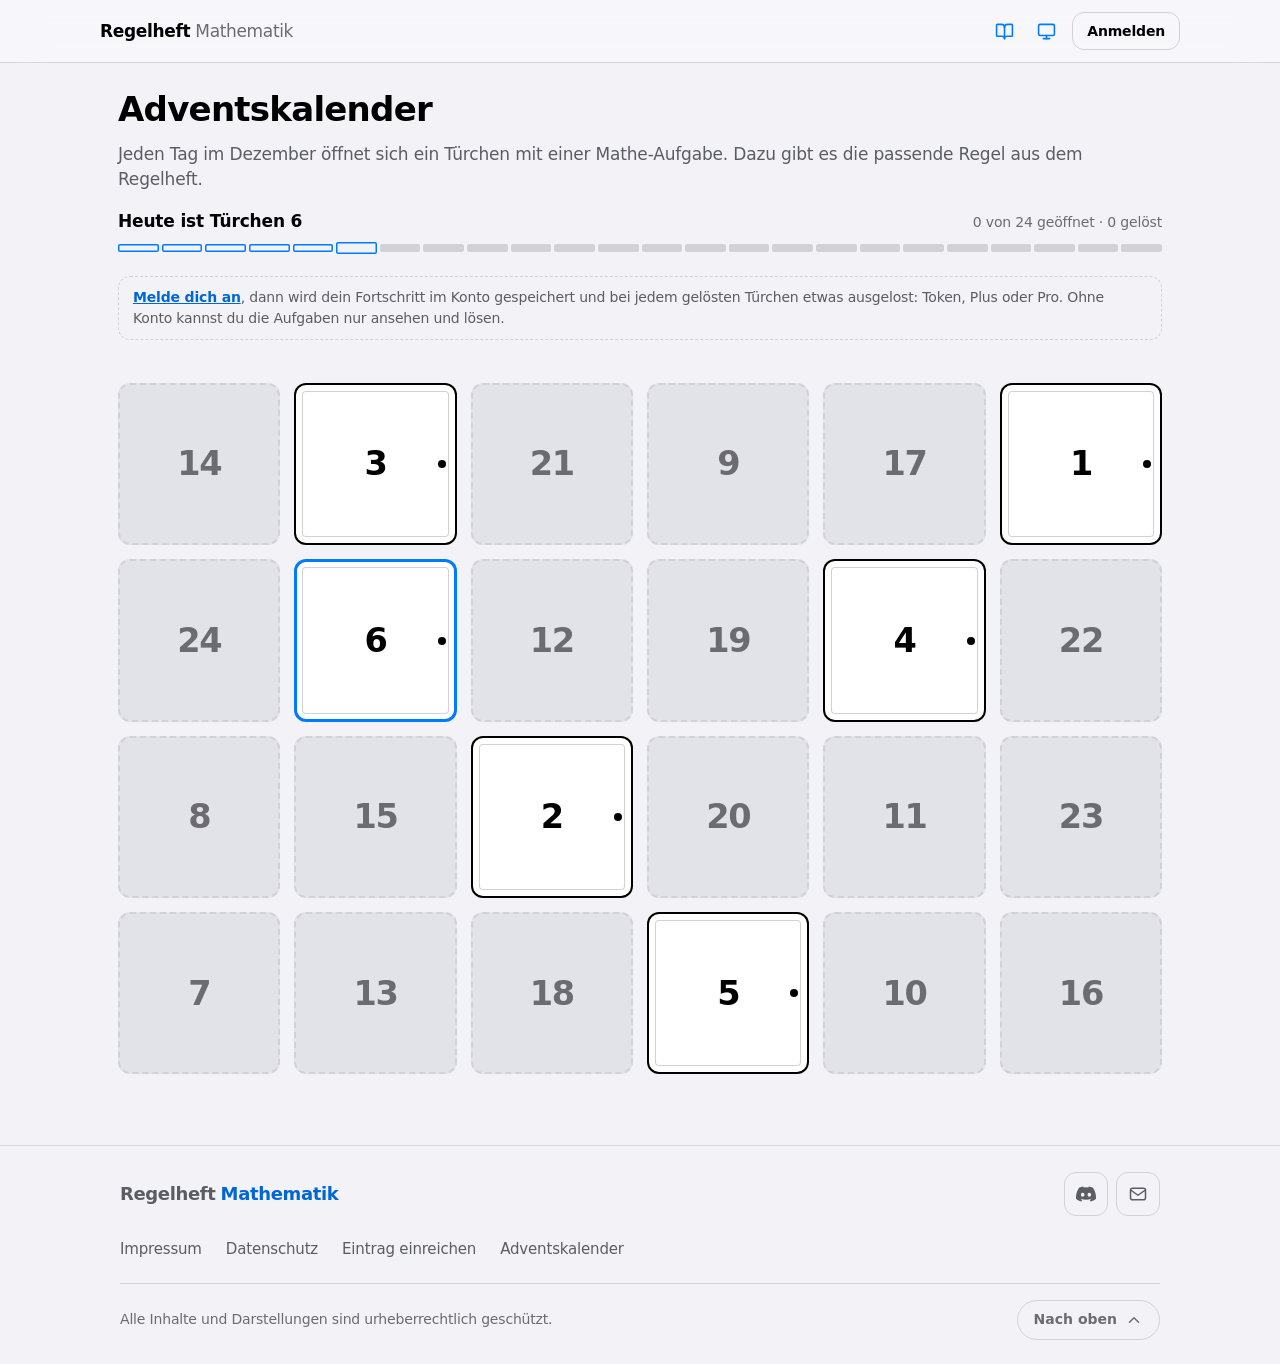
==== commit c357f05b: "Add files via upload" ====
--- a/advent.html
+++ b/advent.html
@@ -8,24 +8,23 @@
 <link rel="apple-touch-icon" href="apple-touch-icon.png?v=2">
 <meta name="apple-mobile-web-app-title" content="Regelheft">
 <meta name="description" content="Der Regelheft-Adventskalender: Jeden Tag im Dezember ein Türchen mit einer Mathe-Aufgabe und der passenden Regel.">
-<meta name="author" content="Gölitzer Development">
 <meta name="copyright" content="Alle Inhalte und Darstellungen sind urheberrechtlich geschützt.">
 <meta name="theme-color" content="#ffffff">
 <meta name="color-scheme" content="light dark">
 <script src="assets/js/theme-init.js?v=20261115a"></script>
 <link rel="stylesheet" href="assets/css/fonts.css?v=20261109a">
-<link rel="stylesheet" href="assets/css/style.css?v=20261124a">
+<link rel="stylesheet" href="assets/css/style.css?v=20261126a">
 <link rel="stylesheet" href="assets/css/footer.css?v=20261109a">
 <link rel="stylesheet" href="assets/css/seiten.css?v=20261109a">
 <link rel="stylesheet" href="assets/css/theme.css?v=20261109a">
 <link rel="stylesheet" href="assets/css/header.css?v=20261124a">
 <link rel="stylesheet" href="assets/css/heft-font.css?v=20261109a">
-<link rel="stylesheet" href="assets/css/heft.css?v=20261124a">
+<link rel="stylesheet" href="assets/css/heft.css?v=20261126a">
 <link rel="stylesheet" href="assets/css/konto.css?v=20261109a">
 <link rel="stylesheet" href="assets/css/ui.css?v=20261119a">
 <link rel="stylesheet" href="assets/css/apple.css?v=20261116a">
 <link rel="stylesheet" href="assets/css/swiftui.css?v=20261116a">
-<link rel="stylesheet" href="assets/css/advent.css?v=20261124a">
+<link rel="stylesheet" href="assets/css/advent.css?v=20261126a">
 </head>
 <body>
 <a class="skip-link" href="#main">Zum Inhalt springen</a>
@@ -50,7 +49,6 @@
 
   <p class="ad-msg" id="adMsg" role="status" aria-live="polite"></p>
   <ol class="ad-grid" id="adGrid"></ol>
-  <p class="fine ad-fine">Dein Fortschritt wird nur in diesem Browser gespeichert.</p>
 </div>
 </main>
 
@@ -79,12 +77,12 @@
 
 <footer id="siteFooter"></footer>
 
-<script src="assets/js/config.js?v=20261109a"></script>
-<script src="assets/js/footer.js?v=20261124a"></script>
-<script src="assets/js/core.js?v=20261124a"></script>
+<script src="assets/js/config.js?v=20261126a"></script>
+<script src="assets/js/footer.js?v=20261126a"></script>
+<script src="assets/js/core.js?v=20261126a"></script>
 <script src="assets/js/icons.js?v=20261116b"></script>
 <script src="assets/js/layout.js?v=20261116a"></script>
-<script src="assets/js/advent-data.js?v=20261124a"></script>
-<script src="assets/js/advent.js?v=20261124a"></script>
+<script src="assets/js/advent-data.js?v=20261126a"></script>
+<script src="assets/js/advent.js?v=20261126a"></script>
 </body>
 </html>
--- a/assets/css/style.css
+++ b/assets/css/style.css
@@ -617,3 +617,64 @@
 @media (prefers-reduced-motion:no-preference){ .filter-panel:not([hidden]){ animation:fpIn .2s ease-out; } @keyframes fpIn{ from{ opacity:0; transform:translateY(8px); } to{ opacity:1; transform:none; } } }
 
 .news-card:focus{ outline:none; }
+
+/* ============================================================
+   BEREICHE: je Bereich eine Farbe (Kachel-Ansicht und Liste)
+   Zuordnung der Themen zu Bereichen: assets/js/bereiche.js
+   ============================================================ */
+[data-c="blue"]  { --ac:#2F5BFF; --ac-soft:#E8EEFF; --ac-ink:#1E40D8; }
+[data-c="violet"]{ --ac:#7C3AED; --ac-soft:#F0E9FF; --ac-ink:#5B21B6; }
+[data-c="green"] { --ac:#16A34A; --ac-soft:#E2F5E9; --ac-ink:#166534; }
+[data-c="amber"] { --ac:#D97706; --ac-soft:#FDF0D5; --ac-ink:#92400E; }
+[data-c="rose"]  { --ac:#E11D48; --ac-soft:#FDE6EB; --ac-ink:#9F1239; }
+[data-c="teal"]  { --ac:#0D9488; --ac-soft:#DAF3F0; --ac-ink:#0F766E; }
+[data-c="slate"] { --ac:#64748B; --ac-soft:#EAEEF3; --ac-ink:#334155; }
+:root[data-theme="dark"] [data-c="blue"]  { --ac:#6F8DFF; --ac-soft:#1B2547; --ac-ink:#A9BBFF; }
+:root[data-theme="dark"] [data-c="violet"]{ --ac:#A78BFA; --ac-soft:#2A2147; --ac-ink:#CBB9FF; }
+:root[data-theme="dark"] [data-c="green"] { --ac:#4ADE80; --ac-soft:#17301F; --ac-ink:#8EE9AE; }
+:root[data-theme="dark"] [data-c="amber"] { --ac:#FBBF24; --ac-soft:#38290E; --ac-ink:#FCD677; }
+:root[data-theme="dark"] [data-c="rose"]  { --ac:#FB7185; --ac-soft:#3B1822; --ac-ink:#FDA4B3; }
+:root[data-theme="dark"] [data-c="teal"]  { --ac:#2DD4BF; --ac-soft:#12302D; --ac-ink:#7FE8D8; }
+:root[data-theme="dark"] [data-c="slate"] { --ac:#94A3B8; --ac-soft:#232A35; --ac-ink:#C3CCD8; }
+
+/* Liste: farbiger Streifen links, Themen-Etikett in der Farbe des Bereichs */
+html:not([data-heft="on"]) .rule-card[data-c]{ border-left:4px solid var(--ac); }
+html:not([data-heft="on"]) .rule-card[data-c] .cat-pill{ color:var(--ac-ink); background:var(--ac-soft); }
+
+/* Kachel-Ansicht: nach Bereichen gegliedert */
+html:not([data-heft="on"]) .list.is-tiles{ display:block; max-width:1080px; padding:6px 18px 40px; }
+.tile-group{ margin:4px 0 26px; }
+.tile-head{ display:flex; align-items:center; gap:10px; margin:0 0 12px; font-size:1.0625rem; font-weight:700; letter-spacing:-.015em; color:var(--ink); }
+.tile-head::before{ content:""; flex:none; width:12px; height:12px; border-radius:4px; background:var(--ac); }
+.tile-head em{ font-style:normal; font-size:.8125rem; font-weight:600; color:var(--ac-ink); background:var(--ac-soft); padding:2px 9px; border-radius:999px; }
+.tile-grid{ display:grid; grid-template-columns:repeat(auto-fill,minmax(210px,1fr)); gap:12px; }
+@media (max-width:640px){ .tile-grid{ grid-template-columns:repeat(2,minmax(0,1fr)); gap:10px; } }
+.rule-card.rule-tile{ display:flex; flex-direction:column; min-height:118px; padding:12px 14px 14px; background:var(--ac-soft); border:1px solid transparent; border-top:4px solid var(--ac); border-left-width:1px; border-radius:16px; box-shadow:none; }
+.rule-card.rule-tile:hover{ border-color:var(--ac); box-shadow:0 8px 22px rgba(0,0,0,.10); transform:translateY(-2px); }
+.rule-tile .row-top{ margin-bottom:6px; min-height:22px; }
+html:not([data-heft="on"]) .rule-tile .cat-pill{ background:transparent; padding:0; font-size:.6875rem; color:var(--ac-ink); }
+.rule-tile h3{ font-size:.9375rem; line-height:1.25; margin:0 0 6px; }
+.rule-tile p{ margin:0; font-size:.8125rem; line-height:1.4; color:var(--ink-soft); display:-webkit-box; -webkit-line-clamp:2; -webkit-box-orient:vertical; overflow:hidden; }
+.rule-tile .card-note{ display:none; }
+
+/* Ansicht-Knopf (Liste / Kacheln) */
+.layout-btn{ flex:none; display:inline-flex; align-items:center; justify-content:center; width:44px; min-height:44px; padding:0; border-radius:999px; border:1.5px solid var(--border); background:var(--surface); color:var(--ink); cursor:pointer; }
+.layout-btn[aria-pressed="true"]{ background:var(--bg-soft); }
+.layout-btn[aria-pressed="true"] .ic-tiles, .layout-btn[aria-pressed="false"] .ic-list{ display:none; }
+html[data-heft="on"] .layout-btn{ display:none; }
+
+/* Fach-Umschalter (Mathematik, Physik, Chemie, Biologie) */
+.fach-switch{ display:flex; gap:6px; padding:10px 18px 0; overflow-x:auto; scrollbar-width:none; }
+.fach-switch::-webkit-scrollbar{ display:none; }
+.fach-switch:empty{ display:none; }
+.fach-switch button{ flex:none; min-height:36px; padding:0 14px; border-radius:999px; border:1.5px solid var(--border); background:var(--surface); color:var(--ink-soft); font:inherit; font-size:.875rem; font-weight:600; cursor:pointer; }
+.fach-switch button.on{ background:var(--ink); border-color:var(--ink); color:var(--bg); }
+html[data-heft="on"] .fach-switch button{ background:transparent; border-color:var(--pen-soft); color:var(--pen); font-weight:400; }
+html[data-heft="on"] .fach-switch button.on{ background:var(--pen); border-color:var(--pen); color:var(--paper); }
+.page .fach-switch{ padding-left:0; padding-right:0; margin-bottom:6px; }
+
+/* Hinweis unter der Liste und Hinweis bei Community-Einträgen */
+.submit-hint{ max-width:720px; margin:6px auto 36px; padding:0 18px; text-align:center; font-size:.875rem; color:var(--muted); }
+.submit-hint a{ color:var(--accent-fg); font-weight:600; }
+.community-note{ margin:16px 0 0; padding:10px 12px; border-radius:var(--radius-sm); background:var(--bg-soft); box-shadow:inset 3px 0 0 var(--border); font-size:.8125rem; color:var(--ink-soft); }
+.community-note a{ color:var(--accent-fg); }
--- a/assets/css/advent.css
+++ b/assets/css/advent.css
@@ -43,24 +43,20 @@
   border-radius:var(--radius-md); background:var(--surface); box-shadow:inset 0 0 0 2px var(--ink), inset 0 0 0 8px var(--surface), inset 0 0 0 9px var(--border);
   transform-origin:left center; backface-visibility:hidden; -webkit-backface-visibility:hidden; transition:transform .55s cubic-bezier(.2,.8,.2,1), box-shadow .2s; }
 .door-num{ font-size:clamp(1.5rem,4.2vw,2.1rem); font-weight:700; letter-spacing:-.04em; line-height:1; font-variant-numeric:tabular-nums; }
-.door-sub{ font-size:.6875rem; font-weight:600; color:var(--muted); letter-spacing:.02em; min-height:1em; }
 .door-front::after{ content:""; position:absolute; right:11px; top:50%; width:8px; height:8px; margin-top:-4px; border-radius:50%; background:var(--ink); }   /* Türgriff */
-.door-lock{ position:absolute; left:12px; top:12px; color:var(--muted); display:none; }
 
 .door:not(.is-locked):not(.is-open) .door-btn:hover .door-front{ transform:rotateY(-14deg); }
 .door.is-open .door-front{ transform:rotateY(-74deg); box-shadow:inset 0 0 0 2px var(--border); }
 .door.is-open .door-front .door-num{ opacity:.35; }
 
 /* Noch verschlossen: gestrichelt, Schloss, kein Griff */
-.door.is-locked .door-front{ background:transparent; box-shadow:none; border:2px dashed var(--border); color:var(--muted); }
+.door.is-locked .door-front{ background:var(--bg-soft); box-shadow:none; border:2px dashed var(--border); color:var(--muted); }   /* deckend: dahinter ist nichts zu sehen */
 .door.is-locked .door-front::after{ display:none; }
-.door.is-locked .door-lock{ display:block; }
 .door.is-locked .door-btn{ cursor:not-allowed; }
 .door.is-shake{ animation:adShake .38s; }
 @keyframes adShake{ 20%{ transform:translateX(-5px); } 45%{ transform:translateX(5px); } 70%{ transform:translateX(-3px); } 100%{ transform:none; } }
 
 /* Heute: Etikett statt Farbe */
-.door.is-today .door-sub{ color:var(--accent-fg); }
 .door.is-today:not(.is-open) .door-front{ box-shadow:inset 0 0 0 3px var(--accent), inset 0 0 0 8px var(--surface), inset 0 0 0 9px var(--border); }
 
 /* Dialog */
@@ -101,7 +97,7 @@
 html[data-heft="on"] .door-front{ background:var(--paper); color:var(--pen); box-shadow:inset 0 0 0 2px var(--pen), inset 0 0 0 8px var(--paper), inset 0 0 0 9px var(--grid); }
 html[data-heft="on"] .door-front::after{ background:var(--pen); }
 html[data-heft="on"] .door.is-open .door-front{ box-shadow:inset 0 0 0 2px var(--grid); }
-html[data-heft="on"] .door.is-locked .door-front{ background:transparent; border-color:var(--grid-strong); box-shadow:none; color:var(--pen-soft); }
+html[data-heft="on"] .door.is-locked .door-front{ background:var(--paper); border-color:var(--grid-strong); box-shadow:none; color:var(--pen-soft); }
 html[data-heft="on"] .door-back{ background:var(--paper); box-shadow:inset 3px 0 0 var(--grid-strong), inset 0 0 0 1px var(--grid); }
 html[data-heft="on"] .ad-dlg{ background:var(--paper); }
 html[data-heft="on"] .ad-prize{ border-color:var(--pen); }
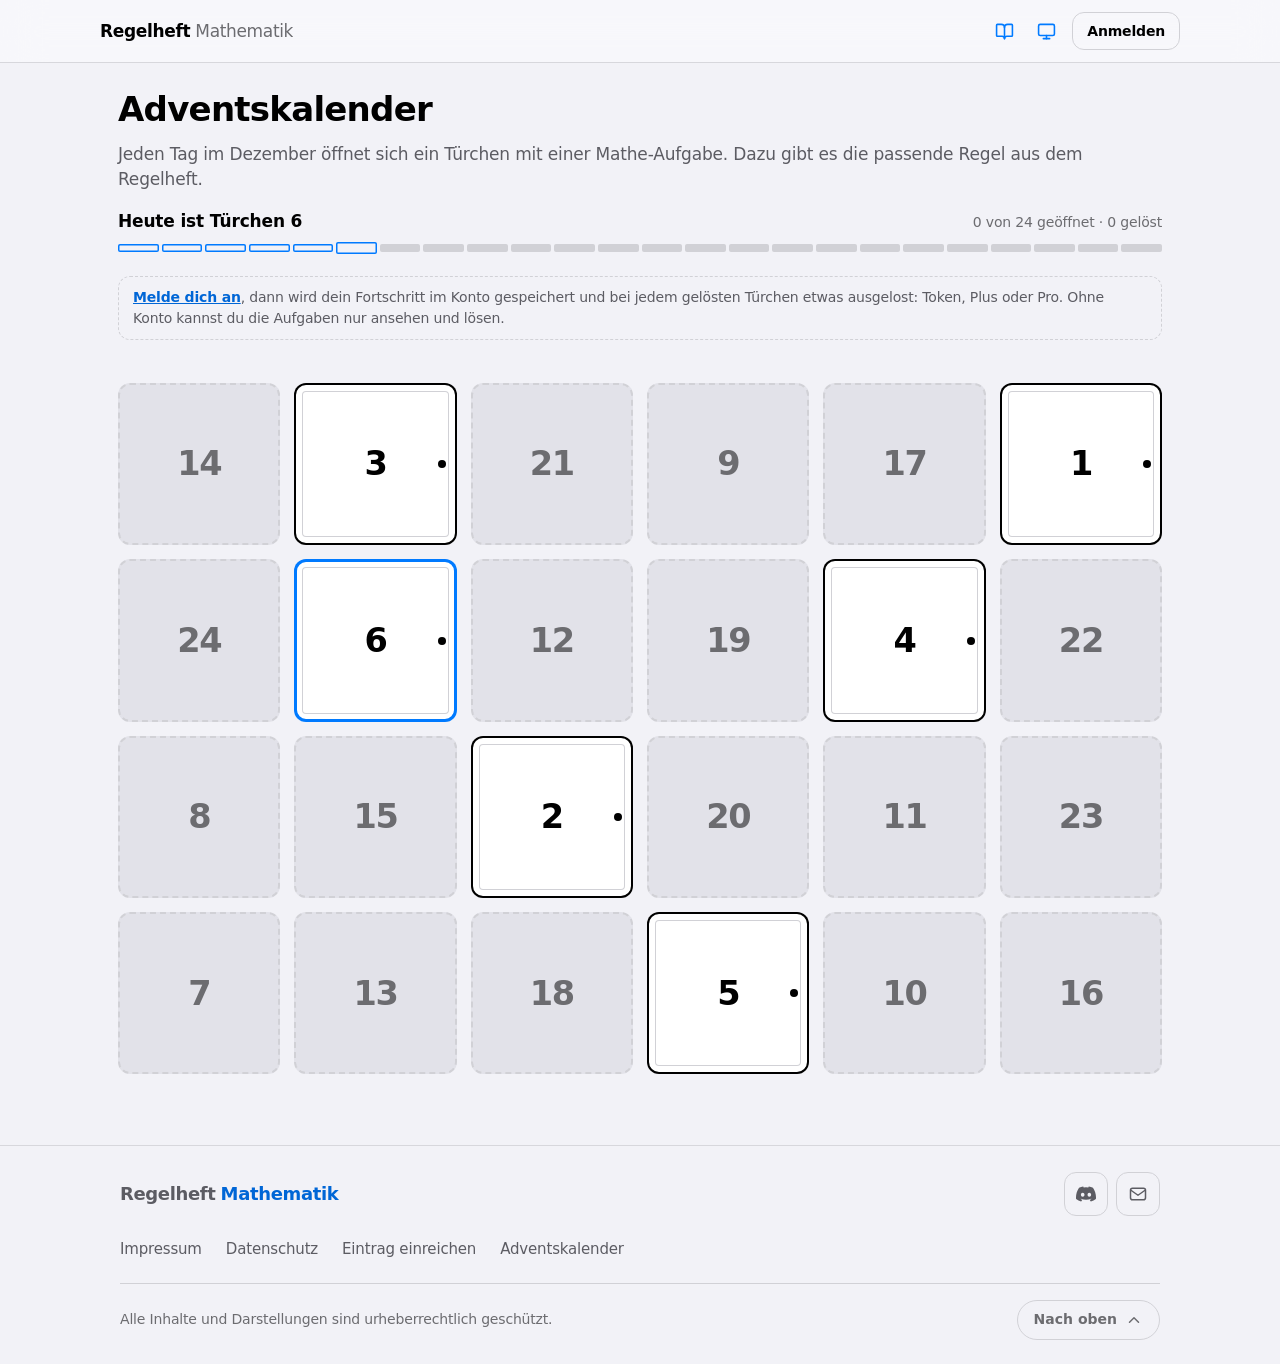
==== commit a10e3a43: "Add files via upload" ====
--- a/advent.html
+++ b/advent.html
@@ -13,17 +13,17 @@
 <meta name="color-scheme" content="light dark">
 <script src="assets/js/theme-init.js?v=20261115a"></script>
 <link rel="stylesheet" href="assets/css/fonts.css?v=20261109a">
-<link rel="stylesheet" href="assets/css/style.css?v=20261126a">
+<link rel="stylesheet" href="assets/css/style.css?v=20261127a">
 <link rel="stylesheet" href="assets/css/footer.css?v=20261109a">
 <link rel="stylesheet" href="assets/css/seiten.css?v=20261109a">
-<link rel="stylesheet" href="assets/css/theme.css?v=20261109a">
-<link rel="stylesheet" href="assets/css/header.css?v=20261124a">
+<link rel="stylesheet" href="assets/css/theme.css?v=20261127a">
+<link rel="stylesheet" href="assets/css/header.css?v=20261127a">
 <link rel="stylesheet" href="assets/css/heft-font.css?v=20261109a">
-<link rel="stylesheet" href="assets/css/heft.css?v=20261126a">
+<link rel="stylesheet" href="assets/css/heft.css?v=20261127a">
 <link rel="stylesheet" href="assets/css/konto.css?v=20261109a">
-<link rel="stylesheet" href="assets/css/ui.css?v=20261119a">
-<link rel="stylesheet" href="assets/css/apple.css?v=20261116a">
-<link rel="stylesheet" href="assets/css/swiftui.css?v=20261116a">
+<link rel="stylesheet" href="assets/css/ui.css?v=20261127a">
+<link rel="stylesheet" href="assets/css/apple.css?v=20261127a">
+<link rel="stylesheet" href="assets/css/swiftui.css?v=20261127a">
 <link rel="stylesheet" href="assets/css/advent.css?v=20261126a">
 </head>
 <body>
--- a/assets/css/style.css
+++ b/assets/css/style.css
@@ -156,21 +156,13 @@
     border-radius:var(--radius-md);
     padding:15px 16px;
     border:1px solid var(--border);
-    cursor:pointer;
-    transition:border-color .12s ease, transform .12s ease, box-shadow .12s ease;
+    cursor:default;
     position:relative;
     animation:cardIn .22s ease backwards;
   }
   @keyframes cardIn{
     from{ opacity:0; transform:translateY(4px); }
     to{ opacity:1; transform:translateY(0); }
-  }
-  .rule-card:active{
-    transform:scale(0.985);
-  }
-  .rule-card:hover{
-    border-color:var(--accent);
-    box-shadow:0 2px 10px rgba(47,91,255,0.08);
   }
   .rule-card .row-top{
     display:flex;
@@ -466,10 +458,10 @@
   .ai-bubble.err{ background:var(--danger-bg); border-color:var(--danger-line); color:var(--danger); }
   .ai-lbl{ font-size:0.75rem; font-weight:700; text-transform:uppercase; letter-spacing:.04em; color:var(--ink-soft); margin-bottom:6px; }
   .ai-you{ color:var(--accent-fg); font-weight:600; }
-  .ai-rule{ display:block; width:100%; text-align:left; margin-top:8px; padding:12px 14px; border:1px solid var(--border); border-radius:var(--radius-sm); background:var(--surface); font-family:inherit; cursor:pointer; }
-  .ai-rule b{ display:block; font-size:0.9375rem; color:var(--ink); }
+  .ai-rule{ display:flex; align-items:center; gap:10px; width:100%; text-align:left; margin-top:8px; padding:8px 8px 8px 14px; border:1px solid var(--border); border-radius:var(--radius-sm); background:var(--surface); font-family:inherit; cursor:default; }
+  .ai-rule-tx{ flex:1; min-width:0; }
+  .ai-rule b{ display:block; overflow-wrap:anywhere; font-size:0.9375rem; color:var(--ink); }
   .ai-rule span{ font-size:0.7812rem; color:var(--ink-soft); }
-  .ai-rule:active{ background:var(--accent-soft); }
   .ai-dots::after{ content:"…"; animation:aid 1s steps(3) infinite; }
   @keyframes aid{ 0%{ content:"."; } 33%{ content:".."; } 66%{ content:"…"; } }
 
@@ -602,12 +594,16 @@
 .fp-view{ display:inline-flex; align-items:center; gap:8px; min-height:44px; padding:0 14px; border-radius:99px; border:1.5px solid var(--border); background:transparent; color:var(--ink); font:inherit; font-size:.9375rem; cursor:pointer; }
 .fp-view.on{ border-width:2.5px; font-weight:700; background:var(--bg-soft); }
 .fp-list{ display:flex; flex-direction:column; }
-.fp-row{ display:flex; align-items:center; justify-content:space-between; gap:12px; min-height:48px; padding:6px 4px; border:0; border-bottom:.5px solid var(--border); background:transparent; color:var(--ink); font:inherit; font-size:1rem; text-align:left; cursor:pointer; }
+.fp-row{ display:flex; align-items:center; justify-content:space-between; gap:12px; min-height:48px; padding:0 0 0 4px; border:0; border-bottom:.5px solid var(--border); background:transparent; color:var(--ink); font:inherit; font-size:1rem; text-align:left; cursor:default; }
+.fp-label{ flex:1; min-width:0; overflow-wrap:anywhere; }
+.fp-check-btn{ flex:none; display:grid; place-items:center; width:48px; height:48px; margin:0; padding:0; border:0; border-radius:12px; background:transparent; cursor:pointer; -webkit-tap-highlight-color:transparent; }
+.fp-check-btn:active .fp-check{ transform:scale(.88); }
+.fp-check-btn:focus-visible{ outline:2px solid var(--accent); outline-offset:-2px; }
 .fp-row:last-child{ border-bottom:0; }
 .fp-check{ flex:none; width:24px; height:24px; display:grid; place-items:center; border-radius:50%; border:1.5px solid var(--border); color:transparent; }
 .fp-row.on{ font-weight:700; }
 .fp-row.on .fp-check{ background:var(--ink); border-color:var(--ink); color:var(--surface); }
-.fp-row:focus-visible, .fp-view:focus-visible, .fp-reset:focus-visible, .fp-done:focus-visible, .filter-btn:focus-visible{ outline:2px solid var(--accent); outline-offset:2px; }
+.fp-view:focus-visible, .fp-reset:focus-visible, .fp-done:focus-visible, .filter-btn:focus-visible{ outline:2px solid var(--accent); outline-offset:2px; }
 @media (max-width:640px){
   .filter-backdrop:not([hidden]){ display:block; position:fixed; inset:0; z-index:55; background:rgba(0,0,0,.32); }
   .filter-panel{ position:fixed; left:0; right:0; bottom:0; top:auto; width:auto; max-height:80vh; border-radius:22px 22px 0 0; padding-bottom:calc(14px + env(safe-area-inset-bottom, 0px)); }
@@ -678,3 +674,15 @@
 .submit-hint a{ color:var(--accent-fg); font-weight:600; }
 .community-note{ margin:16px 0 0; padding:10px 12px; border-radius:var(--radius-sm); background:var(--bg-soft); box-shadow:inset 3px 0 0 var(--border); font-size:.8125rem; color:var(--ink-soft); }
 .community-note a{ color:var(--accent-fg); }
+
+/* Regelkarte: nur der Öffnen-Button ist klickbar (Karte und Titel nicht) */
+.rule-card h3{ cursor:text; }
+.rule-card .card-foot{ display:flex; justify-content:flex-end; margin-top:10px; }
+.row-btn{ display:inline-flex; align-items:center; gap:4px; min-height:44px; padding:0 14px 0 16px; border:0; border-radius:999px; background:var(--accent-soft); color:var(--accent-fg); font:inherit; font-size:.9375rem; font-weight:600; text-decoration:none; cursor:pointer; -webkit-tap-highlight-color:transparent; }
+.row-btn:hover{ filter:brightness(.97); }
+.row-btn:active{ transform:scale(.96); }
+.row-btn:focus-visible{ outline:2px solid var(--accent); outline-offset:2px; }
+.row-btn svg{ flex:none; }
+.rule-tile .card-foot{ margin-top:8px; }
+.rule-tile .row-btn{ padding:0 10px 0 14px; font-size:.875rem; }
+@media (prefers-reduced-motion:reduce){ .row-btn:active{ transform:none; } }
--- a/assets/css/theme.css
+++ b/assets/css/theme.css
@@ -17,7 +17,6 @@
 }
 :root[data-theme="dark"] .rule-card,
 :root[data-theme="dark"] .auth-card{ box-shadow:none; }
-:root[data-theme="dark"] .rule-card:hover{ box-shadow:0 14px 30px rgba(0,0,0,.35); }
 :root[data-theme="dark"] .news-overlay{ background:rgba(0,0,0,.62); }
 :root[data-theme="dark"] .legal mark{ background:#4A3F0A; color:#FFD9D9; }
 :root[data-theme="dark"] .ai-btn.ghost{ background:var(--accent-soft); }
--- a/assets/css/header.css
+++ b/assets/css/header.css
@@ -3,7 +3,10 @@
    ============================================================ */
 .top{ padding:8px 18px; background:var(--glass); border-bottom:1px solid var(--border); }
 .toprow{ max-width:1080px; margin:0 auto; min-height:46px; display:flex; align-items:center; justify-content:space-between; gap:12px; }
-.toprow .brand{ flex:1 1 auto; min-width:0; }
+.toprow .brand{ flex:0 1 auto; min-width:0; max-width:calc(100% - 56px); display:block; border-radius:8px; color:inherit; text-decoration:none; }
+.toprow .brand:focus-visible{ outline:2px solid var(--accent); outline-offset:4px; }
+.toprow::after{ content:none; }
+.toprow > [data-account]{ margin-left:auto; flex:none; }
 .top--scroll .toprow{ max-width:none; }   /* Startseite: volle Breite wie Suchleiste und Filterleiste */
 .top h1, .toprow h1{
   margin:0; font-size:1.0625rem; font-weight:700; letter-spacing:-.02em; line-height:1.2;
@@ -187,7 +190,9 @@
 .status-line{ display:flex; align-items:center; gap:8px; flex-wrap:wrap; font-size:0.875rem; color:var(--ink-soft); }
 .badge-ok, .badge-warn{ display:inline-flex; padding:2px 10px; border-radius:99px; font-size:0.75rem; font-weight:700; }
 .badge-ok{ background:var(--teal-soft); color:var(--teal); } .badge-warn{ background:var(--star-bg); color:var(--star); }
-.note-lock{ display:flex; align-items:center; gap:12px; margin-top:22px; padding:14px 16px; border:1px dashed var(--border); border-radius:var(--radius-md); background:var(--bg-soft); color:var(--ink); text-decoration:none; font-size:0.875rem; line-height:1.45; }
+.note-lock{ display:flex; align-items:center; gap:12px; flex-wrap:wrap; margin-top:22px; padding:14px 16px; border:1px dashed var(--border); border-radius:var(--radius-md); background:var(--bg-soft); color:var(--ink); font-size:0.875rem; line-height:1.45; cursor:default; }
+.note-lock-tx{ flex:1 1 200px; min-width:0; }
+.note-lock .row-btn{ margin-left:auto; }
 .note-lock .crown-ic svg{ width:22px; height:22px; }
 .ki-quota{ margin:0 0 12px; font-size:0.8438rem; color:var(--ink-soft); }
 .ki-quota b{ color:var(--ink); }
--- a/assets/css/heft.css
+++ b/assets/css/heft.css
@@ -66,7 +66,6 @@
   background:transparent; border:none; border-bottom:2px solid var(--grid-strong); border-radius:0; box-shadow:none; padding:14px 6px 12px;
   transition:background .15s;
 }
-html[data-heft="on"] .rule-card:hover, html[data-heft="on"] .rule-card:active{ background:var(--marker); border-color:var(--pen); transform:none; box-shadow:none; }
 html[data-heft="on"] .cat-pill{ background:transparent; color:var(--pen-red); border:1.5px solid var(--pen-red); border-radius:255px 14px 225px 14px/14px 225px 14px 255px; font-size:0.875rem; font-weight:400; padding:1px 10px; }
 html[data-heft="on"] .chip{ background:transparent; color:var(--pen); border:1.5px dashed var(--pen-soft); font-size:1rem; font-weight:400; box-shadow:none; border-radius:255px 14px 225px 14px/14px 225px 14px 255px; }
 html[data-heft="on"] .chip.active{ background:var(--marker); color:var(--pen); border:1.5px solid var(--pen); box-shadow:none; }
@@ -182,7 +181,6 @@
 html[data-heft="on"] .rule-card h3{ margin:0; font-size:1.375rem; line-height:var(--cell); }
 html[data-heft="on"] .rule-card p{ margin:0; font-size:1.1875rem; line-height:var(--cell); }
 html[data-heft="on"] .rule-card .fav-star{ margin:0 -6px 0 0; }
-html[data-heft="on"] .rule-card:hover, html[data-heft="on"] .rule-card:active{ border-color:transparent; }
 
 html[data-heft="on"] .overlay-body h2{ position:relative; top:8px; }
 html[data-heft="on"] .formula-block, html[data-heft="on"] .callout{ display:flex; flex-direction:column; justify-content:center; }
@@ -212,7 +210,6 @@
 /* Ränder und Breite wie in der normalen Ansicht: die Liste bleibt mittig (Regel weiter oben), hier nur der Abstand zwischen den Karten */
 html[data-heft="on"] .list{ gap:8px; }
 html[data-heft="on"] .rule-card{ background:var(--paper-glass); border:1px solid var(--grid-strong); border-bottom-width:2px; border-radius:10px; padding:12px 14px 12px; }
-html[data-heft="on"] .rule-card:hover, html[data-heft="on"] .rule-card:active{ background:var(--marker); border-color:var(--pen-soft); }
 html[data-heft="on"] .rule-card h3{ font-size:1.25rem; text-decoration:none; background:linear-gradient(transparent 88%, var(--pen-green) 88%, var(--pen-green) 94%, transparent 94%) 0 0/100% 100% no-repeat; display:inline; }
 html[data-heft="on"] .rule-card .row-top{ margin-bottom:6px; }
 html[data-heft="on"] .cat-pill{ border:none; padding:0; color:var(--pen-red); font-size:0.875rem; text-transform:none; background:none; border-radius:0; }
--- a/assets/css/ui.css
+++ b/assets/css/ui.css
@@ -97,7 +97,10 @@
 @media (prefers-reduced-motion:reduce){ .u-chev{ transition:none; } }
 
 /* ---------- Schalter ---------- */
-.u-sw{ display:flex; align-items:center; gap:14px; padding:11px 0; border-top:1px solid var(--u-line); cursor:pointer; }
+.u-sw{ display:flex; align-items:center; gap:14px; padding:11px 0; border-top:1px solid var(--u-line); cursor:default; }
+.u-sw-hit{ position:relative; flex:none; display:flex; align-items:center; min-height:44px; cursor:pointer; }
+.u-row .row-btn{ flex:none; margin-left:auto; min-height:40px; padding:0 12px 0 14px; font-size:.875rem; }
+.u-row .row-btn svg{ margin-left:2px; }
 .u-sw:first-child{ border-top:none; }
 .u-sw-tx{ flex:1; min-width:0; display:flex; flex-direction:column; gap:1px; }
 .u-sw-tx b{ font-size:1em; color:var(--u-ink); }
--- a/assets/css/apple.css
+++ b/assets/css/apple.css
@@ -48,10 +48,8 @@
   .p-chip{ min-height:44px; }
 }
 
-/* ---- 4. Karten: ganze Karte klickbar, Titel ist der echte Link ---- */
+/* ---- 4. Karten: nur der Öffnen-Button ist klickbar ---- */
 .rule-card{ position:relative; }
-.rule-card h3 a.rule-link{ color:inherit; text-decoration:none; font:inherit; letter-spacing:inherit; }
-.rule-card h3 a.rule-link::after{ content:""; position:absolute; inset:0; z-index:1; border-radius:inherit; }
 .rule-card .fav-star{ position:relative; z-index:2; }
 .empty-reset{ margin:14px auto 0; display:block; }
 
@@ -189,9 +187,9 @@
 /* Schalter wie bei Apple: 51 × 31, Daumen dehnt sich beim Drücken, federt */
 .u-sw .u-sw-ui{ width:51px; height:31px; transition:background-color .25s; }
 .u-sw .u-sw-ui::after{ top:2px; left:2px; width:27px; height:27px; box-shadow:0 2px 6px rgb(0 0 0 / .28); transition:transform .32s var(--spring), width .2s var(--ease-out); }
-.u-sw:active .u-sw-ui::after{ width:33px; }
+.u-sw-hit:active .u-sw-ui::after{ width:33px; }
 .u-sw input:checked + .u-sw-ui::after{ transform:translateX(20px); }
-.u-sw:active input:checked + .u-sw-ui::after{ transform:translateX(14px); }
+.u-sw-hit:active input:checked + .u-sw-ui::after{ transform:translateX(14px); }
 
 /* Ladegerüst */
 .u-skel{ display:grid; gap:12px; padding:4px 0; }
--- a/assets/css/swiftui.css
+++ b/assets/css/swiftui.css
@@ -95,8 +95,6 @@
   border-color:transparent; box-shadow:none;
 }
 html:not([data-heft="on"]) .rule-card{ background:var(--surface); border:0; border-radius:16px; padding:16px 18px; }
-html:not([data-heft="on"]) .rule-card:hover{ transform:none; box-shadow:none; border-color:transparent; background:var(--surface); }
-@media (hover:hover){ html:not([data-heft="on"]) .rule-card:hover{ box-shadow:0 0 0 .5px var(--sep), 0 6px 18px rgba(0,0,0,.06); } }
 html:not([data-heft="on"]) .rule-card h3{ font-size:1.0625rem; font-weight:600; letter-spacing:-.022em; color:var(--ink); }
 html:not([data-heft="on"]) .rule-card p{ color:var(--ink-soft); }
 html:not([data-heft="on"]) .rule-card .cat-pill{ background:transparent; padding:0; color:var(--accent-fg); font-size:.75rem; font-weight:600; letter-spacing:.01em; text-transform:none; }
@@ -104,8 +102,6 @@
 html:not([data-heft="on"]) .icon-btn{ background:var(--bg-soft); border-radius:50%; }
 html:not([data-heft="on"]) :where(.auth-card,.set-card,.u-card,.u-acc,.k-new,.k-summary,.k-cards-top,.pc-script){ border-radius:16px; }
 html:not([data-heft="on"]) :where(.k-card,.u-stat,.dash-stat,.k-c){ border-radius:14px; }
-html:not([data-heft="on"]) .k-card:hover{ border-color:transparent; box-shadow:0 0 0 .5px var(--sep), 0 6px 18px rgba(0,0,0,.06); }
-html[data-theme="dark"]:not([data-heft="on"]) :where(.rule-card,.k-card):hover{ box-shadow:0 0 0 .5px var(--sep); }
 
 /* Kopf einer Gruppe: klein, grau, wie über einer Liste in den Einstellungen */
 html:not([data-heft="on"]) :where(.k-h,.dash-h,.u-card-h h3,.set-card h2,.set-card h3){ letter-spacing:-.01em; }
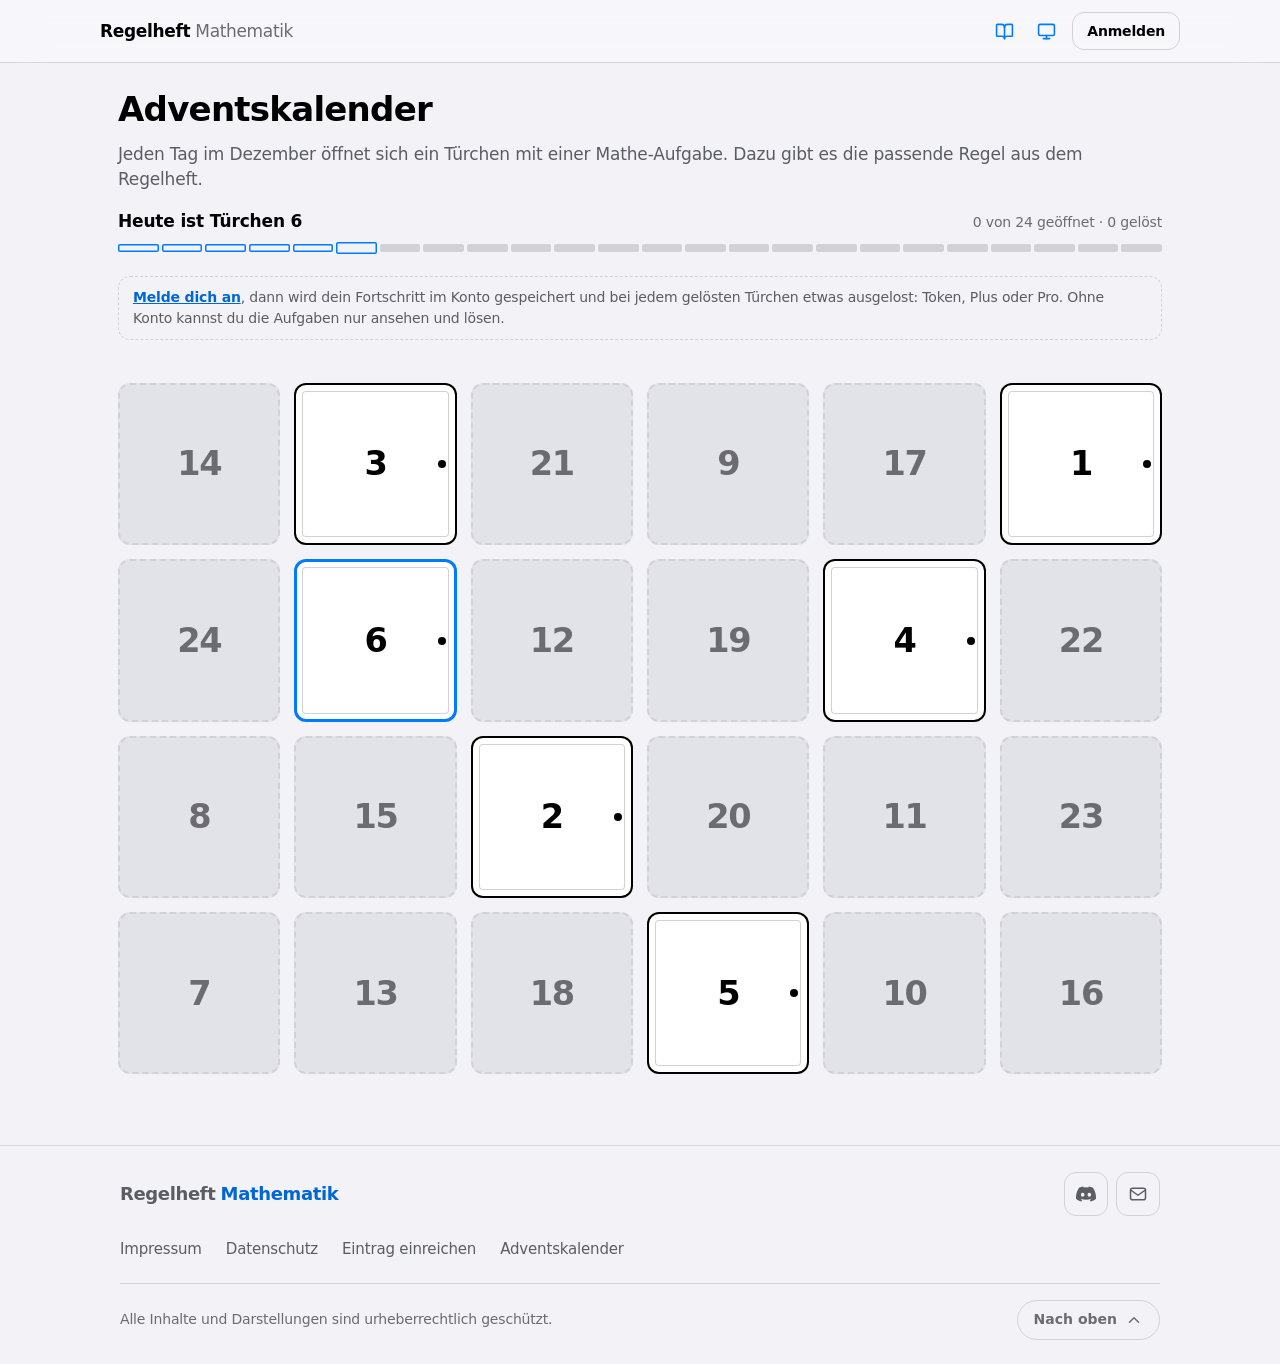
==== commit aae0ba8a: "Add files via upload" ====
--- a/advent.html
+++ b/advent.html
@@ -13,18 +13,19 @@
 <meta name="color-scheme" content="light dark">
 <script src="assets/js/theme-init.js?v=20261115a"></script>
 <link rel="stylesheet" href="assets/css/fonts.css?v=20261109a">
-<link rel="stylesheet" href="assets/css/style.css?v=20261127a">
+<link rel="stylesheet" href="assets/css/style.css?v=20261126a">
 <link rel="stylesheet" href="assets/css/footer.css?v=20261109a">
 <link rel="stylesheet" href="assets/css/seiten.css?v=20261109a">
-<link rel="stylesheet" href="assets/css/theme.css?v=20261127a">
-<link rel="stylesheet" href="assets/css/header.css?v=20261127a">
+<link rel="stylesheet" href="assets/css/theme.css?v=20261109a">
+<link rel="stylesheet" href="assets/css/header.css?v=20261124a">
 <link rel="stylesheet" href="assets/css/heft-font.css?v=20261109a">
-<link rel="stylesheet" href="assets/css/heft.css?v=20261127a">
+<link rel="stylesheet" href="assets/css/heft.css?v=20261126a">
 <link rel="stylesheet" href="assets/css/konto.css?v=20261109a">
-<link rel="stylesheet" href="assets/css/ui.css?v=20261127a">
-<link rel="stylesheet" href="assets/css/apple.css?v=20261127a">
-<link rel="stylesheet" href="assets/css/swiftui.css?v=20261127a">
+<link rel="stylesheet" href="assets/css/ui.css?v=20261119a">
+<link rel="stylesheet" href="assets/css/apple.css?v=20261116a">
+<link rel="stylesheet" href="assets/css/swiftui.css?v=20261116a">
 <link rel="stylesheet" href="assets/css/advent.css?v=20261126a">
+<link rel="stylesheet" href="assets/css/bewegung.css?v=20261127b">
 </head>
 <body>
 <a class="skip-link" href="#main">Zum Inhalt springen</a>
@@ -82,6 +83,7 @@
 <script src="assets/js/core.js?v=20261126a"></script>
 <script src="assets/js/icons.js?v=20261116b"></script>
 <script src="assets/js/layout.js?v=20261116a"></script>
+<script src="assets/js/bewegung.js?v=20261127b"></script>
 <script src="assets/js/advent-data.js?v=20261126a"></script>
 <script src="assets/js/advent.js?v=20261126a"></script>
 </body>
--- a/assets/css/style.css
+++ b/assets/css/style.css
@@ -156,13 +156,21 @@
     border-radius:var(--radius-md);
     padding:15px 16px;
     border:1px solid var(--border);
-    cursor:default;
+    cursor:pointer;
+    transition:border-color .12s ease, transform .12s ease, box-shadow .12s ease;
     position:relative;
     animation:cardIn .22s ease backwards;
   }
   @keyframes cardIn{
     from{ opacity:0; transform:translateY(4px); }
     to{ opacity:1; transform:translateY(0); }
+  }
+  .rule-card:active{
+    transform:scale(0.985);
+  }
+  .rule-card:hover{
+    border-color:var(--accent);
+    box-shadow:0 2px 10px rgba(47,91,255,0.08);
   }
   .rule-card .row-top{
     display:flex;
@@ -458,10 +466,10 @@
   .ai-bubble.err{ background:var(--danger-bg); border-color:var(--danger-line); color:var(--danger); }
   .ai-lbl{ font-size:0.75rem; font-weight:700; text-transform:uppercase; letter-spacing:.04em; color:var(--ink-soft); margin-bottom:6px; }
   .ai-you{ color:var(--accent-fg); font-weight:600; }
-  .ai-rule{ display:flex; align-items:center; gap:10px; width:100%; text-align:left; margin-top:8px; padding:8px 8px 8px 14px; border:1px solid var(--border); border-radius:var(--radius-sm); background:var(--surface); font-family:inherit; cursor:default; }
-  .ai-rule-tx{ flex:1; min-width:0; }
-  .ai-rule b{ display:block; overflow-wrap:anywhere; font-size:0.9375rem; color:var(--ink); }
+  .ai-rule{ display:block; width:100%; text-align:left; margin-top:8px; padding:12px 14px; border:1px solid var(--border); border-radius:var(--radius-sm); background:var(--surface); font-family:inherit; cursor:pointer; }
+  .ai-rule b{ display:block; font-size:0.9375rem; color:var(--ink); }
   .ai-rule span{ font-size:0.7812rem; color:var(--ink-soft); }
+  .ai-rule:active{ background:var(--accent-soft); }
   .ai-dots::after{ content:"…"; animation:aid 1s steps(3) infinite; }
   @keyframes aid{ 0%{ content:"."; } 33%{ content:".."; } 66%{ content:"…"; } }
 
@@ -594,16 +602,12 @@
 .fp-view{ display:inline-flex; align-items:center; gap:8px; min-height:44px; padding:0 14px; border-radius:99px; border:1.5px solid var(--border); background:transparent; color:var(--ink); font:inherit; font-size:.9375rem; cursor:pointer; }
 .fp-view.on{ border-width:2.5px; font-weight:700; background:var(--bg-soft); }
 .fp-list{ display:flex; flex-direction:column; }
-.fp-row{ display:flex; align-items:center; justify-content:space-between; gap:12px; min-height:48px; padding:0 0 0 4px; border:0; border-bottom:.5px solid var(--border); background:transparent; color:var(--ink); font:inherit; font-size:1rem; text-align:left; cursor:default; }
-.fp-label{ flex:1; min-width:0; overflow-wrap:anywhere; }
-.fp-check-btn{ flex:none; display:grid; place-items:center; width:48px; height:48px; margin:0; padding:0; border:0; border-radius:12px; background:transparent; cursor:pointer; -webkit-tap-highlight-color:transparent; }
-.fp-check-btn:active .fp-check{ transform:scale(.88); }
-.fp-check-btn:focus-visible{ outline:2px solid var(--accent); outline-offset:-2px; }
+.fp-row{ display:flex; align-items:center; justify-content:space-between; gap:12px; min-height:48px; padding:6px 4px; border:0; border-bottom:.5px solid var(--border); background:transparent; color:var(--ink); font:inherit; font-size:1rem; text-align:left; cursor:pointer; }
 .fp-row:last-child{ border-bottom:0; }
 .fp-check{ flex:none; width:24px; height:24px; display:grid; place-items:center; border-radius:50%; border:1.5px solid var(--border); color:transparent; }
 .fp-row.on{ font-weight:700; }
 .fp-row.on .fp-check{ background:var(--ink); border-color:var(--ink); color:var(--surface); }
-.fp-view:focus-visible, .fp-reset:focus-visible, .fp-done:focus-visible, .filter-btn:focus-visible{ outline:2px solid var(--accent); outline-offset:2px; }
+.fp-row:focus-visible, .fp-view:focus-visible, .fp-reset:focus-visible, .fp-done:focus-visible, .filter-btn:focus-visible{ outline:2px solid var(--accent); outline-offset:2px; }
 @media (max-width:640px){
   .filter-backdrop:not([hidden]){ display:block; position:fixed; inset:0; z-index:55; background:rgba(0,0,0,.32); }
   .filter-panel{ position:fixed; left:0; right:0; bottom:0; top:auto; width:auto; max-height:80vh; border-radius:22px 22px 0 0; padding-bottom:calc(14px + env(safe-area-inset-bottom, 0px)); }
@@ -674,15 +678,3 @@
 .submit-hint a{ color:var(--accent-fg); font-weight:600; }
 .community-note{ margin:16px 0 0; padding:10px 12px; border-radius:var(--radius-sm); background:var(--bg-soft); box-shadow:inset 3px 0 0 var(--border); font-size:.8125rem; color:var(--ink-soft); }
 .community-note a{ color:var(--accent-fg); }
-
-/* Regelkarte: nur der Öffnen-Button ist klickbar (Karte und Titel nicht) */
-.rule-card h3{ cursor:text; }
-.rule-card .card-foot{ display:flex; justify-content:flex-end; margin-top:10px; }
-.row-btn{ display:inline-flex; align-items:center; gap:4px; min-height:44px; padding:0 14px 0 16px; border:0; border-radius:999px; background:var(--accent-soft); color:var(--accent-fg); font:inherit; font-size:.9375rem; font-weight:600; text-decoration:none; cursor:pointer; -webkit-tap-highlight-color:transparent; }
-.row-btn:hover{ filter:brightness(.97); }
-.row-btn:active{ transform:scale(.96); }
-.row-btn:focus-visible{ outline:2px solid var(--accent); outline-offset:2px; }
-.row-btn svg{ flex:none; }
-.rule-tile .card-foot{ margin-top:8px; }
-.rule-tile .row-btn{ padding:0 10px 0 14px; font-size:.875rem; }
-@media (prefers-reduced-motion:reduce){ .row-btn:active{ transform:none; } }
--- a/assets/css/theme.css
+++ b/assets/css/theme.css
@@ -17,6 +17,7 @@
 }
 :root[data-theme="dark"] .rule-card,
 :root[data-theme="dark"] .auth-card{ box-shadow:none; }
+:root[data-theme="dark"] .rule-card:hover{ box-shadow:0 14px 30px rgba(0,0,0,.35); }
 :root[data-theme="dark"] .news-overlay{ background:rgba(0,0,0,.62); }
 :root[data-theme="dark"] .legal mark{ background:#4A3F0A; color:#FFD9D9; }
 :root[data-theme="dark"] .ai-btn.ghost{ background:var(--accent-soft); }
--- a/assets/css/header.css
+++ b/assets/css/header.css
@@ -3,10 +3,7 @@
    ============================================================ */
 .top{ padding:8px 18px; background:var(--glass); border-bottom:1px solid var(--border); }
 .toprow{ max-width:1080px; margin:0 auto; min-height:46px; display:flex; align-items:center; justify-content:space-between; gap:12px; }
-.toprow .brand{ flex:0 1 auto; min-width:0; max-width:calc(100% - 56px); display:block; border-radius:8px; color:inherit; text-decoration:none; }
-.toprow .brand:focus-visible{ outline:2px solid var(--accent); outline-offset:4px; }
-.toprow::after{ content:none; }
-.toprow > [data-account]{ margin-left:auto; flex:none; }
+.toprow .brand{ flex:1 1 auto; min-width:0; }
 .top--scroll .toprow{ max-width:none; }   /* Startseite: volle Breite wie Suchleiste und Filterleiste */
 .top h1, .toprow h1{
   margin:0; font-size:1.0625rem; font-weight:700; letter-spacing:-.02em; line-height:1.2;
@@ -190,9 +187,7 @@
 .status-line{ display:flex; align-items:center; gap:8px; flex-wrap:wrap; font-size:0.875rem; color:var(--ink-soft); }
 .badge-ok, .badge-warn{ display:inline-flex; padding:2px 10px; border-radius:99px; font-size:0.75rem; font-weight:700; }
 .badge-ok{ background:var(--teal-soft); color:var(--teal); } .badge-warn{ background:var(--star-bg); color:var(--star); }
-.note-lock{ display:flex; align-items:center; gap:12px; flex-wrap:wrap; margin-top:22px; padding:14px 16px; border:1px dashed var(--border); border-radius:var(--radius-md); background:var(--bg-soft); color:var(--ink); font-size:0.875rem; line-height:1.45; cursor:default; }
-.note-lock-tx{ flex:1 1 200px; min-width:0; }
-.note-lock .row-btn{ margin-left:auto; }
+.note-lock{ display:flex; align-items:center; gap:12px; margin-top:22px; padding:14px 16px; border:1px dashed var(--border); border-radius:var(--radius-md); background:var(--bg-soft); color:var(--ink); text-decoration:none; font-size:0.875rem; line-height:1.45; }
 .note-lock .crown-ic svg{ width:22px; height:22px; }
 .ki-quota{ margin:0 0 12px; font-size:0.8438rem; color:var(--ink-soft); }
 .ki-quota b{ color:var(--ink); }
--- a/assets/css/heft.css
+++ b/assets/css/heft.css
@@ -66,6 +66,7 @@
   background:transparent; border:none; border-bottom:2px solid var(--grid-strong); border-radius:0; box-shadow:none; padding:14px 6px 12px;
   transition:background .15s;
 }
+html[data-heft="on"] .rule-card:hover, html[data-heft="on"] .rule-card:active{ background:var(--marker); border-color:var(--pen); transform:none; box-shadow:none; }
 html[data-heft="on"] .cat-pill{ background:transparent; color:var(--pen-red); border:1.5px solid var(--pen-red); border-radius:255px 14px 225px 14px/14px 225px 14px 255px; font-size:0.875rem; font-weight:400; padding:1px 10px; }
 html[data-heft="on"] .chip{ background:transparent; color:var(--pen); border:1.5px dashed var(--pen-soft); font-size:1rem; font-weight:400; box-shadow:none; border-radius:255px 14px 225px 14px/14px 225px 14px 255px; }
 html[data-heft="on"] .chip.active{ background:var(--marker); color:var(--pen); border:1.5px solid var(--pen); box-shadow:none; }
@@ -181,6 +182,7 @@
 html[data-heft="on"] .rule-card h3{ margin:0; font-size:1.375rem; line-height:var(--cell); }
 html[data-heft="on"] .rule-card p{ margin:0; font-size:1.1875rem; line-height:var(--cell); }
 html[data-heft="on"] .rule-card .fav-star{ margin:0 -6px 0 0; }
+html[data-heft="on"] .rule-card:hover, html[data-heft="on"] .rule-card:active{ border-color:transparent; }
 
 html[data-heft="on"] .overlay-body h2{ position:relative; top:8px; }
 html[data-heft="on"] .formula-block, html[data-heft="on"] .callout{ display:flex; flex-direction:column; justify-content:center; }
@@ -210,6 +212,7 @@
 /* Ränder und Breite wie in der normalen Ansicht: die Liste bleibt mittig (Regel weiter oben), hier nur der Abstand zwischen den Karten */
 html[data-heft="on"] .list{ gap:8px; }
 html[data-heft="on"] .rule-card{ background:var(--paper-glass); border:1px solid var(--grid-strong); border-bottom-width:2px; border-radius:10px; padding:12px 14px 12px; }
+html[data-heft="on"] .rule-card:hover, html[data-heft="on"] .rule-card:active{ background:var(--marker); border-color:var(--pen-soft); }
 html[data-heft="on"] .rule-card h3{ font-size:1.25rem; text-decoration:none; background:linear-gradient(transparent 88%, var(--pen-green) 88%, var(--pen-green) 94%, transparent 94%) 0 0/100% 100% no-repeat; display:inline; }
 html[data-heft="on"] .rule-card .row-top{ margin-bottom:6px; }
 html[data-heft="on"] .cat-pill{ border:none; padding:0; color:var(--pen-red); font-size:0.875rem; text-transform:none; background:none; border-radius:0; }
--- a/assets/css/ui.css
+++ b/assets/css/ui.css
@@ -97,10 +97,7 @@
 @media (prefers-reduced-motion:reduce){ .u-chev{ transition:none; } }
 
 /* ---------- Schalter ---------- */
-.u-sw{ display:flex; align-items:center; gap:14px; padding:11px 0; border-top:1px solid var(--u-line); cursor:default; }
-.u-sw-hit{ position:relative; flex:none; display:flex; align-items:center; min-height:44px; cursor:pointer; }
-.u-row .row-btn{ flex:none; margin-left:auto; min-height:40px; padding:0 12px 0 14px; font-size:.875rem; }
-.u-row .row-btn svg{ margin-left:2px; }
+.u-sw{ display:flex; align-items:center; gap:14px; padding:11px 0; border-top:1px solid var(--u-line); cursor:pointer; }
 .u-sw:first-child{ border-top:none; }
 .u-sw-tx{ flex:1; min-width:0; display:flex; flex-direction:column; gap:1px; }
 .u-sw-tx b{ font-size:1em; color:var(--u-ink); }
--- a/assets/css/apple.css
+++ b/assets/css/apple.css
@@ -48,8 +48,10 @@
   .p-chip{ min-height:44px; }
 }
 
-/* ---- 4. Karten: nur der Öffnen-Button ist klickbar ---- */
+/* ---- 4. Karten: ganze Karte klickbar, Titel ist der echte Link ---- */
 .rule-card{ position:relative; }
+.rule-card h3 a.rule-link{ color:inherit; text-decoration:none; font:inherit; letter-spacing:inherit; }
+.rule-card h3 a.rule-link::after{ content:""; position:absolute; inset:0; z-index:1; border-radius:inherit; }
 .rule-card .fav-star{ position:relative; z-index:2; }
 .empty-reset{ margin:14px auto 0; display:block; }
 
@@ -187,9 +189,9 @@
 /* Schalter wie bei Apple: 51 × 31, Daumen dehnt sich beim Drücken, federt */
 .u-sw .u-sw-ui{ width:51px; height:31px; transition:background-color .25s; }
 .u-sw .u-sw-ui::after{ top:2px; left:2px; width:27px; height:27px; box-shadow:0 2px 6px rgb(0 0 0 / .28); transition:transform .32s var(--spring), width .2s var(--ease-out); }
-.u-sw-hit:active .u-sw-ui::after{ width:33px; }
+.u-sw:active .u-sw-ui::after{ width:33px; }
 .u-sw input:checked + .u-sw-ui::after{ transform:translateX(20px); }
-.u-sw-hit:active input:checked + .u-sw-ui::after{ transform:translateX(14px); }
+.u-sw:active input:checked + .u-sw-ui::after{ transform:translateX(14px); }
 
 /* Ladegerüst */
 .u-skel{ display:grid; gap:12px; padding:4px 0; }
--- a/assets/css/swiftui.css
+++ b/assets/css/swiftui.css
@@ -95,6 +95,8 @@
   border-color:transparent; box-shadow:none;
 }
 html:not([data-heft="on"]) .rule-card{ background:var(--surface); border:0; border-radius:16px; padding:16px 18px; }
+html:not([data-heft="on"]) .rule-card:hover{ transform:none; box-shadow:none; border-color:transparent; background:var(--surface); }
+@media (hover:hover){ html:not([data-heft="on"]) .rule-card:hover{ box-shadow:0 0 0 .5px var(--sep), 0 6px 18px rgba(0,0,0,.06); } }
 html:not([data-heft="on"]) .rule-card h3{ font-size:1.0625rem; font-weight:600; letter-spacing:-.022em; color:var(--ink); }
 html:not([data-heft="on"]) .rule-card p{ color:var(--ink-soft); }
 html:not([data-heft="on"]) .rule-card .cat-pill{ background:transparent; padding:0; color:var(--accent-fg); font-size:.75rem; font-weight:600; letter-spacing:.01em; text-transform:none; }
@@ -102,6 +104,8 @@
 html:not([data-heft="on"]) .icon-btn{ background:var(--bg-soft); border-radius:50%; }
 html:not([data-heft="on"]) :where(.auth-card,.set-card,.u-card,.u-acc,.k-new,.k-summary,.k-cards-top,.pc-script){ border-radius:16px; }
 html:not([data-heft="on"]) :where(.k-card,.u-stat,.dash-stat,.k-c){ border-radius:14px; }
+html:not([data-heft="on"]) .k-card:hover{ border-color:transparent; box-shadow:0 0 0 .5px var(--sep), 0 6px 18px rgba(0,0,0,.06); }
+html[data-theme="dark"]:not([data-heft="on"]) :where(.rule-card,.k-card):hover{ box-shadow:0 0 0 .5px var(--sep); }
 
 /* Kopf einer Gruppe: klein, grau, wie über einer Liste in den Einstellungen */
 html:not([data-heft="on"]) :where(.k-h,.dash-h,.u-card-h h3,.set-card h2,.set-card h3){ letter-spacing:-.01em; }
--- a/assets/css/bewegung.css
+++ b/assets/css/bewegung.css
@@ -0,0 +1,144 @@
+/* ==========================================================================
+   Bewegung & Gefühl – wird auf jeder Seite ZULETZT geladen (zusammen mit bewegung.js).
+   • weiche Seitenübergänge (Überblendung statt hartem Neuladen)
+   • Schalter: es bewegt sich nur der Schalter, kein grauer Tipp-Kasten, ziehbar
+   • Tab-Leisten (Kurse, Fach-Wahl): gleitende Markierung, zentriert, wie im Dashboard
+   • Kachelansicht auch im Heft-Look
+   • Wisch-Hinweise beim Weiterblättern, Rückmeldung beim Tippen
+   Es ändert Aufbau und Bewegung, nicht die Farben des Designs.
+   ========================================================================== */
+
+:root{
+  --mv-spring:cubic-bezier(.3,1.35,.5,1);
+  --mv-out:cubic-bezier(.22,1,.36,1);
+  --mv-sw-on:#34C759;
+  --mv-on-acc:#fff;
+}
+html[data-heft="on"]{ --mv-sw-on:var(--pen-green, #2E7D4F); --mv-on-acc:var(--paper, #fff); }
+
+/* ---------- 1. Keine grauen Tipp-Kästen ---------- */
+*{ -webkit-tap-highlight-color:transparent; }
+.u-sw, .sw-row, .k-check, .auth-chk, .e-check{ -webkit-user-select:none; user-select:none; }
+
+/* ---------- 2. Weiche Seitenübergänge (Chrome, Edge, Safari 18+) ---------- */
+@media (prefers-reduced-motion:no-preference){
+  @view-transition{ navigation:auto; }
+  ::view-transition-old(root){ animation:mv-page-out .16s ease-in both; }
+  ::view-transition-new(root){ animation:mv-page-in .34s var(--mv-out) both; }
+  @keyframes mv-page-out{ to{ opacity:0; transform:scale(.992); } }
+  @keyframes mv-page-in{ from{ opacity:0; transform:translateY(8px); } }
+
+  /* Karten, Kurse und Bereiche gleiten sanft herein */
+  .k-card, .k-unit, .tile-group, .u-card, .set-card, .e-item{ animation:mv-rise .46s var(--mv-out) both; }
+  .tile-group:nth-child(2){ animation-delay:.04s; } .tile-group:nth-child(3){ animation-delay:.08s; }
+  .tile-group:nth-child(4){ animation-delay:.12s; } .tile-group:nth-child(n+5){ animation-delay:.16s; }
+  @keyframes mv-rise{ from{ opacity:0; transform:translateY(10px); } }
+
+  /* Rückmeldung beim Tippen (Dashboard-Zeilen, Karten, Tabs) */
+  .mv-tap{ animation:mv-tap .42s var(--mv-out); }
+  @keyframes mv-tap{ 0%{ transform:scale(.97); filter:brightness(.93); } 45%{ transform:scale(1.008); } 100%{ transform:none; filter:none; } }
+}
+html{ scroll-behavior:smooth; }
+@media (prefers-reduced-motion:reduce){ html{ scroll-behavior:auto; } }
+
+/* ---------- 3. Schalter ---------- */
+.sw-ui, .u-sw .u-sw-ui{ touch-action:pan-y; transition:background-color .3s var(--mv-out); }
+.sw-ui::after, .u-sw .u-sw-ui::after{ transition:transform .38s var(--mv-spring), width .22s var(--mv-out); will-change:transform; }
+/* Der Daumen wird nur gedehnt, wenn man den Schalter selbst drückt – nicht die ganze Zeile */
+.u-sw:active .u-sw-ui::after{ width:27px; }
+.u-sw:active input:checked + .u-sw-ui::after{ transform:translateX(20px); }
+.u-sw .u-sw-ui:active::after{ width:33px; }
+.u-sw .u-sw-ui:active{ cursor:grabbing; }
+.u-sw input:checked + .u-sw-ui:active::after{ transform:translateX(14px); }
+.sw-ui:active::after{ width:30px; }
+.sw:checked + .sw-ui:active::after{ transform:translateX(14px); }
+/* beim Ziehen folgt der Daumen dem Finger */
+.sw-ui.mv-drag::after, .u-sw .u-sw-ui.mv-drag::after{ transition:none; transform:translateX(var(--mv-x, 0px)) !important; width:27px; }
+.sw-ui.mv-drag.mv-on, .u-sw .u-sw-ui.mv-drag.mv-on{ background:var(--mv-sw-on) !important; }
+.sw-ui.mv-drag:not(.mv-on), .u-sw .u-sw-ui.mv-drag:not(.mv-on){ background:var(--control-line, #8E8E93) !important; }
+
+/* ---------- 4. Tab-Leisten mit gleitender Markierung ---------- */
+.mv-bar{ position:relative; -webkit-user-select:none; user-select:none; touch-action:pan-y; }
+.mv-ind{ position:absolute; left:0; top:0; width:0; height:0; border-radius:14px; background:var(--accent); pointer-events:none; z-index:0;
+  transition:transform .46s var(--mv-spring), width .34s var(--mv-out), height .34s var(--mv-out); will-change:transform; }
+.mv-ind.mv-nofx{ transition:none; }
+.mv-bar > button{ position:relative; z-index:1; background:transparent !important; box-shadow:none !important; border-color:transparent !important; transition:color .25s, transform .16s var(--mv-out); }
+.mv-bar > button:is(.on,[aria-selected="true"],[aria-pressed="true"]){ color:var(--mv-on-acc) !important; }
+.mv-bar > button:is(.on,[aria-selected="true"]) .k-tl{ font-weight:700; }
+html[data-heft="on"] .mv-ind{ background:var(--pen); }
+
+/* Kurse + Fach-Wahl: zentrierte Leiste wie im Dashboard */
+.k-tabs.mv-bar, .fach-switch.mv-bar{
+  display:flex; gap:4px; padding:4px; width:fit-content; max-width:100%; margin:0 auto 18px; overflow-x:auto; scrollbar-width:none;
+  border:1.5px solid var(--border); border-radius:18px; background:var(--bg-soft); box-sizing:border-box;
+}
+.k-tabs.mv-bar::-webkit-scrollbar, .fach-switch.mv-bar::-webkit-scrollbar{ display:none; }
+.k-tabs.mv-bar > button{ flex:1 1 0; min-width:0; min-height:44px; padding:6px 14px; border-radius:14px; color:var(--ink-soft); white-space:nowrap; }
+.fach-switch.mv-bar{ margin:12px auto 6px; padding:4px; }
+.page .fach-switch.mv-bar{ padding:4px; }
+.fach-switch.mv-bar > button{ flex:1 1 auto; min-height:40px; padding:0 16px; border-radius:14px; border:0; color:var(--ink-soft); font-weight:600; }
+html[data-heft="on"] .k-tabs.mv-bar, html[data-heft="on"] .fach-switch.mv-bar{ background:var(--paper-glass, var(--bg-soft)); border-color:var(--grid-strong, var(--border)); }
+html[data-heft="on"] .k-tabs.mv-bar > button, html[data-heft="on"] .fach-switch.mv-bar > button{ color:var(--pen-soft, var(--ink-soft)); font-weight:400; }
+html[data-heft="on"] .mv-bar > button:is(.on,[aria-selected="true"],[aria-pressed="true"]){ color:var(--mv-on-acc) !important; }
+
+/* Handy: Kurs-Tabs schweben unten als zentrierte Kapsel */
+@media (max-width:700px){
+  #pcSec .k-tabs.mv-bar{
+    position:fixed; left:50%; right:auto; bottom:calc(10px + env(safe-area-inset-bottom, 0px)); z-index:30; width:min(460px, calc(100% - 20px)); margin:0;
+    transform:translateX(-50%); padding:4px; gap:2px; border-radius:24px; overflow:visible;
+    border:1.5px solid var(--border); background:color-mix(in srgb, var(--surface) 84%, transparent);
+    -webkit-backdrop-filter:blur(22px) saturate(1.5); backdrop-filter:blur(22px) saturate(1.5); box-shadow:0 8px 28px rgba(0,0,0,.14);
+  }
+  #pcSec .k-tabs.mv-bar > button{ flex:1 1 0; flex-direction:column; gap:2px; min-height:54px; padding:5px 2px; border-radius:20px; font-size:.6875rem; }
+  #pcSec .k-tabs.mv-bar > button:is(.on,[aria-selected="true"]){ background:transparent !important; box-shadow:none !important; color:var(--mv-on-acc) !important; }
+  #pcSec .k-tabs.mv-bar .mv-ind{ border-radius:20px; }
+  #pcSec.has-tabbar{ padding-bottom:calc(96px + env(safe-area-inset-bottom, 0px)); }
+}
+@media (prefers-reduced-motion:reduce){ .mv-ind, .sw-ui::after, .u-sw .u-sw-ui::after{ transition:none; } }
+
+/* ---------- 5. Kachelansicht auch im Heft-Look ---------- */
+html[data-heft="on"] .layout-btn{ display:inline-flex; background:transparent; border-color:var(--pen-soft); color:var(--pen); }
+html[data-heft="on"] .layout-btn[aria-pressed="true"]{ background:var(--marker, transparent); }
+html[data-heft="on"] .list.is-tiles{ display:block; max-width:1080px; padding:6px 18px 40px; background:none; }
+html[data-heft="on"] .list.is-tiles .tile-group{ margin:6px 0 30px; }
+html[data-heft="on"] .tile-head{ color:var(--pen); font-weight:400; font-size:1.375rem; line-height:1.3; letter-spacing:0;
+  text-decoration:underline double var(--pen-green); text-decoration-thickness:1.5px; text-underline-offset:5px; }
+html[data-heft="on"] .tile-head::before{ border-radius:2px; transform:rotate(-8deg); }
+html[data-heft="on"] .tile-head em{ background:var(--marker, transparent); color:var(--pen); font-size:1rem; font-weight:400; padding:0 8px; border:1px solid var(--pen-soft); }
+html[data-heft="on"] .rule-card.rule-tile{
+  display:flex; flex-direction:column; min-height:118px; padding:12px 14px 14px; margin:0; border:1.5px solid var(--pen-soft);
+  border-top:4px solid var(--ac, var(--pen)); border-bottom-width:3px; border-radius:10px; background:var(--paper-glass, var(--surface)); box-shadow:none;
+  transform:rotate(var(--tilt, 0deg)); transition:transform .3s var(--mv-spring), background-color .2s, border-color .2s;
+}
+html[data-heft="on"] .tile-grid > .rule-tile:nth-child(3n+1){ --tilt:-.4deg; }
+html[data-heft="on"] .tile-grid > .rule-tile:nth-child(3n+2){ --tilt:.3deg; }
+html[data-heft="on"] .tile-grid > .rule-tile:nth-child(3n){ --tilt:-.15deg; }
+html[data-heft="on"] .rule-card.rule-tile:hover{ background:var(--marker, var(--paper-glass)); border-color:var(--pen); transform:rotate(0deg) translateY(-2px); }
+html[data-heft="on"] .rule-card.rule-tile:active{ transform:rotate(0deg) scale(.97); }
+html[data-heft="on"] .rule-tile .row-top{ height:auto; min-height:22px; margin:0 0 6px; }
+html[data-heft="on"] .rule-tile h3{ display:block; background:none; font-size:1.125rem; line-height:1.25; margin:0 0 6px; text-decoration:underline double var(--pen-green); text-decoration-thickness:1.5px; text-underline-offset:3px; }
+html[data-heft="on"] .rule-tile p{ margin:0; font-size:1rem; line-height:1.35; color:var(--pen-soft); display:-webkit-box; -webkit-line-clamp:2; -webkit-box-orient:vertical; overflow:hidden; }
+html[data-heft="on"] .rule-tile .cat-pill{ background:transparent; padding:0; font-size:.8125rem; color:var(--pen-soft); border:0; }
+html[data-heft="on"] .rule-tile .card-note{ display:none; }
+
+/* ---------- 6. Wisch-Hinweise beim Weiterblättern ---------- */
+.swipe-hint{ position:fixed; top:50%; z-index:760; width:54px; height:54px; margin-top:-27px; border-radius:50%; display:grid; place-items:center;
+  background:var(--accent); color:#fff; box-shadow:0 6px 20px rgba(0,0,0,.22); opacity:0; pointer-events:none; will-change:transform, opacity; }
+html[data-heft="on"] .swipe-hint{ background:var(--pen); color:var(--paper, #fff); }
+.swipe-hint.l{ left:12px; } .swipe-hint.r{ right:12px; }
+.swipe-hint svg{ width:26px; height:26px; }
+.swipe-hint.r svg{ transform:scaleX(-1); }
+.swipe-hint.go{ background:var(--mv-sw-on); }
+@keyframes mv-bump-l{ 30%{ transform:translateX(18px); } 60%{ transform:translateX(-5px); } }
+@keyframes mv-bump-r{ 30%{ transform:translateX(-18px); } 60%{ transform:translateX(5px); } }
+.mv-bump-l{ animation:mv-bump-l .38s var(--mv-out); }
+.mv-bump-r{ animation:mv-bump-r .38s var(--mv-out); }
+
+/* ---------- 7. Auswahl-Chips (Einreichen) ---------- */
+.mv-chips{ display:flex; flex-wrap:wrap; gap:8px; }
+.mv-chip{ min-height:40px; padding:0 16px; border:1.5px solid var(--border); border-radius:999px; background:var(--surface); color:var(--ink); font:inherit; font-size:.9375rem; font-weight:600; cursor:pointer;
+  transition:transform .2s var(--mv-spring), background-color .2s, color .2s, border-color .2s; }
+.mv-chip:active{ transform:scale(.94); }
+.mv-chip[aria-pressed="true"], .mv-chip.on{ background:var(--accent); border-color:var(--accent); color:var(--mv-on-acc); }
+html[data-heft="on"] .mv-chip{ background:transparent; border-color:var(--pen-soft); color:var(--pen); font-weight:400; }
+html[data-heft="on"] .mv-chip[aria-pressed="true"]{ background:var(--pen); border-color:var(--pen); color:var(--paper, #fff); }
